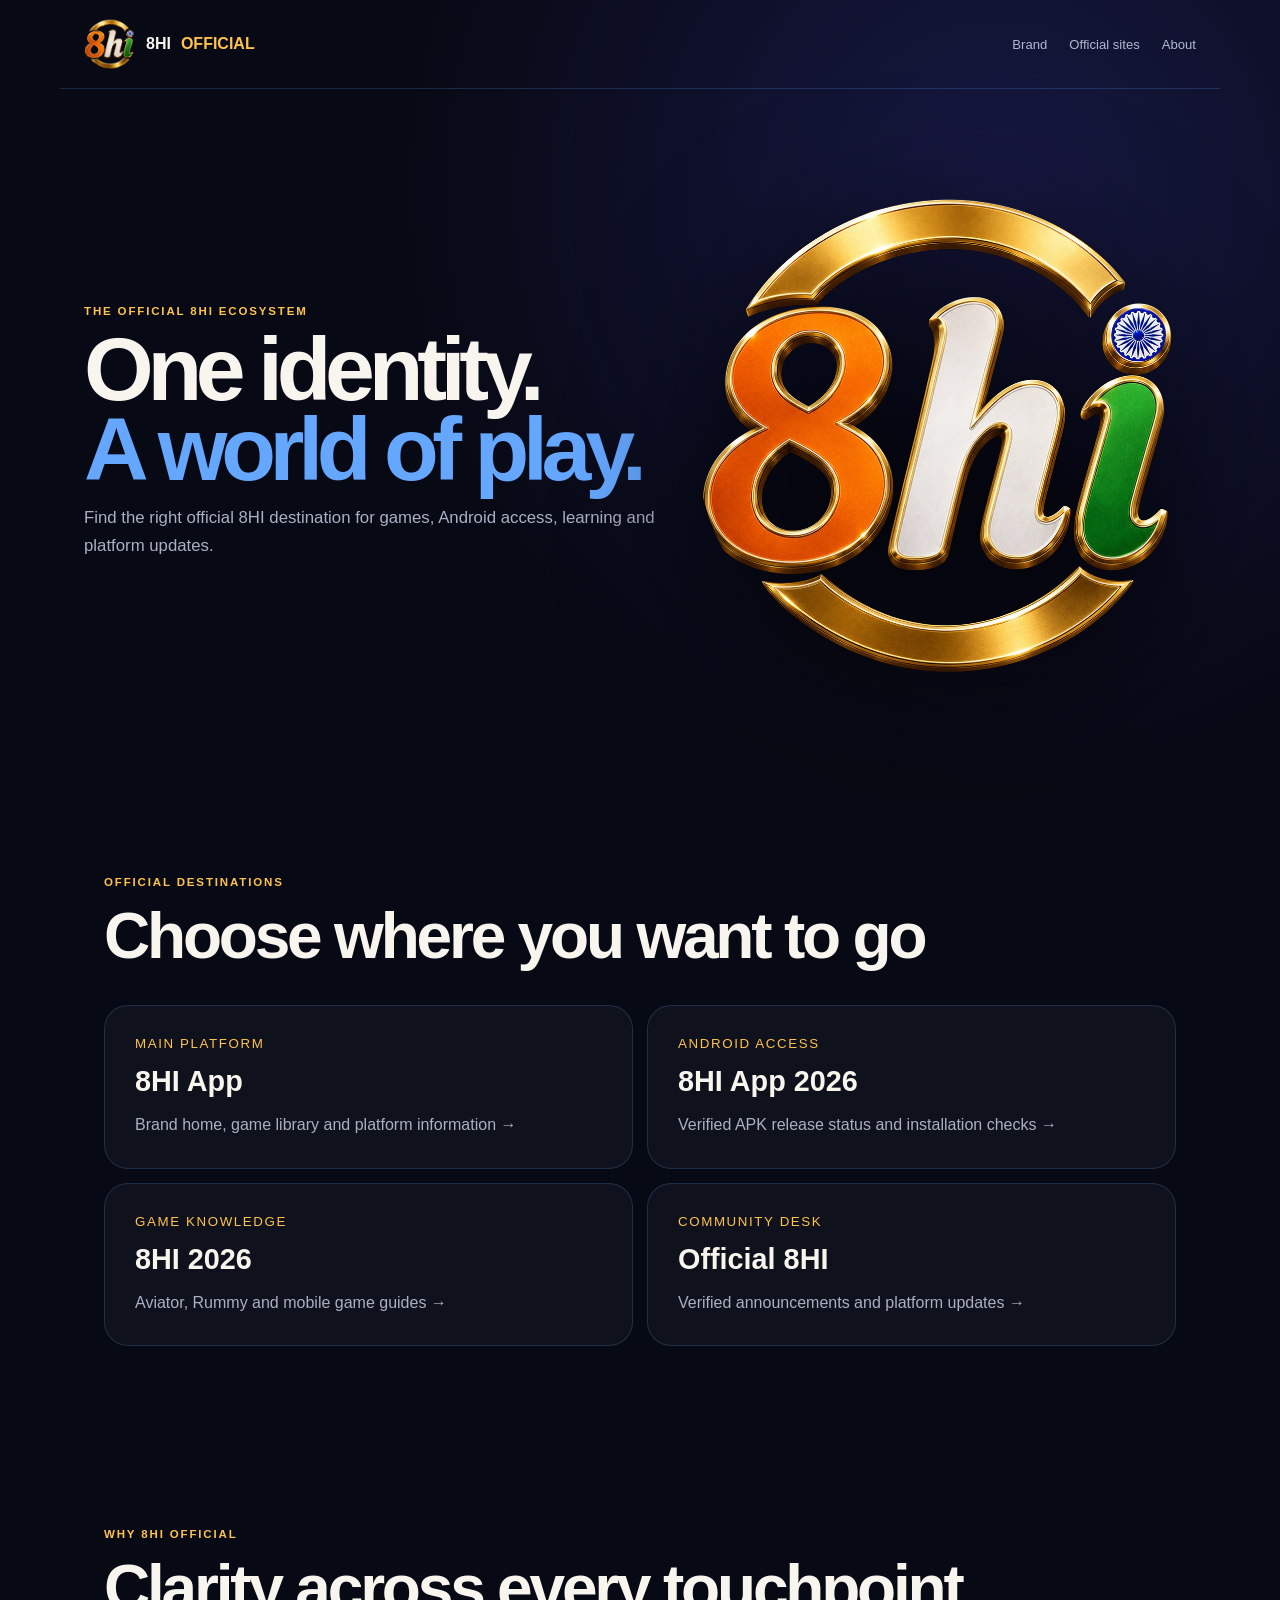
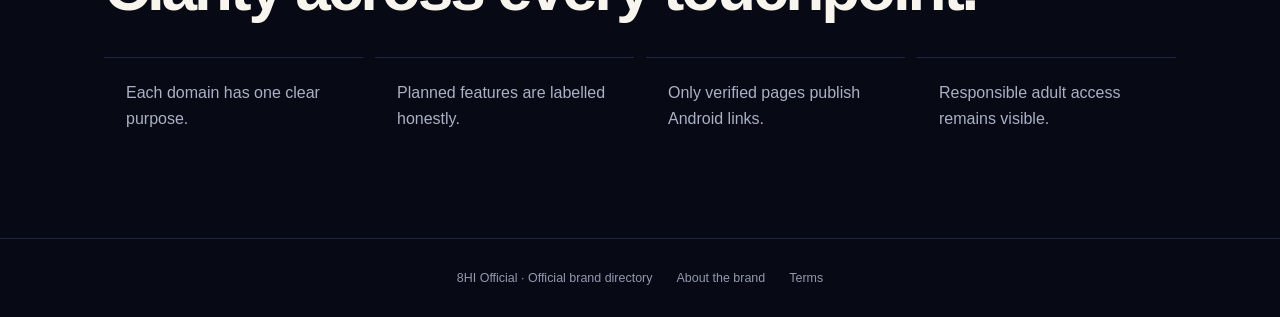
==== index.html @ c4ff32fc "Migrate 8HI site to GitHub Pages with live APK download" ====
<!DOCTYPE html><html lang="en-IN"><head><meta charSet="utf-8"/><meta name="viewport" content="width=device-width, initial-scale=1"/><link rel="preload" href="/assets/8hi-mark.png" as="image"/><link rel="preload" href="/assets/8hi-hero-mark-20260906.webp" as="image"/><link rel="stylesheet" href="/_next/static/css/index.BvrTuBXG.css" data-rsc-css-href="/_next/static/css/index.BvrTuBXG.css" data-precedence="vite-rsc/importer-resources"/><link rel="stylesheet" href="/_next/static/css/Seo.EzZvbUig.css" data-rsc-css-href="/_next/static/css/Seo.EzZvbUig.css" data-precedence="vite-rsc/importer-resources"/><link rel="modulepreload" fetchPriority="low" href="/_next/static/chunks/index-09QTrawr.js"/><script src="/_next/static/chunks/rolldown-runtime-C60lm6uB.js" type="module" async=""></script><script src="/_next/static/chunks/framework-BgSIrAUN.js" type="module" async=""></script><link rel="modulepreload" href="/_next/static/chunks/layout-segment-context-CPTm-fHw.js" crossorigin=""/><title>8HI Official — Brand, Platform &amp; Official Destinations</title><meta name="description" content="Discover the 8HI brand world, its 2026-focused platform and verified official destinations for games, guides and Android access."/><meta name="robots" content="index, follow"/><meta name="googlebot" content="index, follow, max-image-preview:large, max-snippet:-1"/><meta property="og:title" content="8HI Official — One Brand, Clear Destinations"/><meta property="og:description" content="The official map of the growing 8HI ecosystem."/><meta property="og:url" content="https://8hiofficial.com"/><meta property="og:type" content="website"/><meta property="og:locale" content="en_IN"/><meta property="og:image" content="https://8hiofficial.com/og.png"/><meta name="twitter:card" content="summary_large_image"/><meta name="twitter:title" content="8HI Official — One Brand, Clear Destinations"/><meta name="twitter:description" content="The official map of the growing 8HI ecosystem."/><meta name="twitter:image" content="https://8hiofficial.com/og.png"/><link rel="shortcut icon" href="/favicon.ico"/><link rel="icon" href="/icon-48.png" sizes="48x48" type="image/png"/><link rel="icon" href="/icon.png" sizes="96x96" type="image/png"/><link rel="icon" href="/icon-192.png" sizes="192x192" type="image/png"/><link rel="icon" href="/favicon.ico" sizes="48x48" type="image/x-icon"/><link rel="apple-touch-icon" href="/icon-192.png" sizes="192x192" type="image/png"/><link rel="manifest" href="/manifest.webmanifest"/><link rel="canonical" href="https://8hiofficial.com"/><script>Object.assign(((self[Symbol.for("vinext.navigationRuntime")]??={bootstrap:{routeManifest:null},functions:{}}).bootstrap.rsc??={rsc:[]}),{params:{},nav:{"pathname":"/","searchParams":[]}})</script><link rel="modulepreload" href="/_next/static/chunks/index-09QTrawr.js" />
</head><body><main><script type="application/ld+json">{"@context":"https://schema.org","@graph":[{"@type":"Organization","@id":"https://8hiofficial.com/#organization","name":"8HI Official","url":"https://8hiofficial.com/","logo":{"@type":"ImageObject","url":"https://8hiofficial.com/icon-512.png"}},{"@type":"WebSite","@id":"https://8hiofficial.com/#website","name":"8HI Official","url":"https://8hiofficial.com/","inLanguage":"en-IN","publisher":{"@id":"https://8hiofficial.com/#organization"}},{"@type":"WebPage","name":"8HI Official Official Brand Directory","description":"The official directory for 8HI App, 8HI App 2026, 8HI 2026 and Official 8HI.","url":"https://8hiofficial.com/","datePublished":"2026-08-31","dateModified":"2026-08-31","isPartOf":{"@id":"https://8hiofficial.com/#website"}},{"@type":"BreadcrumbList","itemListElement":[{"@type":"ListItem","position":1,"name":"8HI Official","item":"https://8hiofficial.com/"}]}]}</script><header><a class="brand" href="/"><img src="/assets/8hi-mark.png" alt="8HI Official" width="52" height="52"/>8HI <b>OFFICIAL</b></a><nav><a href="/brand">Brand</a><a href="/official-sites">Official sites</a><a href="/about">About</a></nav></header><section class="hero"><div><p>THE OFFICIAL 8HI ECOSYSTEM</p><h1>One identity.<span>A world of play.</span></h1><h2>Find the right official 8HI destination for games, Android access, learning and platform updates.</h2></div><img src="/assets/8hi-hero-mark-20260906.webp" alt="8HI Official brand ecosystem" width="720" height="720"/></section><section class="network" id="network"><p>OFFICIAL DESTINATIONS</p><h2>Choose where you want to go</h2><div><a href="https://8hiapp.com"><small>MAIN PLATFORM</small><strong>8HI App</strong><span>Brand home, game library and platform information →</span></a><a href="https://8hiapp.in"><small>ANDROID ACCESS</small><strong>8HI App 2026</strong><span>Verified APK release status and installation checks →</span></a><a href="https://8hi.in"><small>GAME KNOWLEDGE</small><strong>8HI 2026</strong><span>Aviator, Rummy and mobile game guides →</span></a><a href="https://official8hi.com"><small>COMMUNITY DESK</small><strong>Official 8HI</strong><span>Verified announcements and platform updates →</span></a></div></section><section class="story"><p>WHY 8HI OFFICIAL</p><h2>Clarity across every touchpoint.</h2><div><span>Each domain has one clear purpose.</span><span>Planned features are labelled honestly.</span><span>Only verified pages publish Android links.</span><span>Responsible adult access remains visible.</span></div></section><footer><span>8HI Official · Official brand directory</span><a href="https://8hiapp.com/about">About the brand</a><a href="https://8hiapp.com/terms">Terms</a></footer></main><script type="module" src="/_next/static/chunks/index-09QTrawr.js" id="_R_" async=""></script><script>((self[Symbol.for("vinext.navigationRuntime")]??={bootstrap:{routeManifest:null},functions:{}}).bootstrap.rsc??={rsc:[]}).rsc.push("2:I[\"241712b84696\",[],\"Children\",1]\n")</script><script>((self[Symbol.for("vinext.navigationRuntime")]??={bootstrap:{routeManifest:null},functions:{}}).bootstrap.rsc??={rsc:[]}).rsc.push("3:I[\"c97c5256dee9\",[],\"GlobalErrorBoundary\",1]\n")</script><script>((self[Symbol.for("vinext.navigationRuntime")]??={bootstrap:{routeManifest:null},functions:{}}).bootstrap.rsc??={rsc:[]}).rsc.push("4:I[\"4fc9a72db2d4\",[],\"default\",1]\n")</script><script>((self[Symbol.for("vinext.navigationRuntime")]??={bootstrap:{routeManifest:null},functions:{}}).bootstrap.rsc??={rsc:[]}).rsc.push("5:I[\"c97c5256dee9\",[],\"ErrorBoundary\",1]\n")</script><script>((self[Symbol.for("vinext.navigationRuntime")]??={bootstrap:{routeManifest:null},functions:{}}).bootstrap.rsc??={rsc:[]}).rsc.push("6:I[\"fca0cf90f4e2\",[],\"LayoutSegmentProvider\",1]\n")</script><script>((self[Symbol.for("vinext.navigationRuntime")]??={bootstrap:{routeManifest:null},functions:{}}).bootstrap.rsc??={rsc:[]}).rsc.push("7:I[\"241712b84696\",[],\"Slot\",1]\n")</script><script>((self[Symbol.for("vinext.navigationRuntime")]??={bootstrap:{routeManifest:null},functions:{}}).bootstrap.rsc??={rsc:[]}).rsc.push("8:I[\"c97c5256dee9\",[],\"NotFoundBoundary\",1]\n")</script><script>((self[Symbol.for("vinext.navigationRuntime")]??={bootstrap:{routeManifest:null},functions:{}}).bootstrap.rsc??={rsc:[]}).rsc.push("9:I[\"fa878354c746\",[],\"AppRouterScrollTarget\",1]\n")</script><script>((self[Symbol.for("vinext.navigationRuntime")]??={bootstrap:{routeManifest:null},functions:{}}).bootstrap.rsc??={rsc:[]}).rsc.push("a:I[\"c97c5256dee9\",[],\"RedirectBoundary\",1]\n")</script><script>((self[Symbol.for("vinext.navigationRuntime")]??={bootstrap:{routeManifest:null},functions:{}}).bootstrap.rsc??={rsc:[]}).rsc.push(":HL[\"/_next/static/css/index.BvrTuBXG.css\",\"style\"     ]\n")</script><script>((self[Symbol.for("vinext.navigationRuntime")]??={bootstrap:{routeManifest:null},functions:{}}).bootstrap.rsc??={rsc:[]}).rsc.push("0:{\"__route\":\"route:/\",\"__interceptionContext\":null,\"__layoutIds\":[\"layout:/\"],\"__rootLayout\":\"/\",\"__sourcePage\":\"/page\",\"page:/\":\"$L1\",\"layout:/\":[[[[\"$\",\"link\",\"css:/_next/static/css/index.BvrTuBXG.css\",{\"rel\":\"stylesheet\",\"precedence\":\"vite-rsc/importer-resources\",\"href\":\"/_next/static/css/index.BvrTuBXG.css\",\"data-rsc-css-href\":\"/_next/static/css/index.BvrTuBXG.css\"}],\"$undefined\"],[\"$\",\"html\",null,{\"lang\":\"en-IN\",\"children\":[\"$\",\"body\",null,{\"children\":[\"$\",\"$L2\",null,{}]}]}]],null],\"route:/\":[[[\"$\",\"meta\",null,{\"charSet\":\"utf-8\"}],[[\"$\",\"title\",\"0\",{\"children\":\"8HI Official — Brand, Platform \u0026 Official Destinations\"}],[\"$\",\"meta\",\"1\",{\"name\":\"description\",\"content\":\"Discover the 8HI brand world, its 2026-focused platform and verified official destinations for games, guides and Android access.\"}],[\"$\",\"meta\",\"2\",{\"name\":\"robots\",\"content\":\"index, follow\"}],[\"$\",\"meta\",\"3\",{\"name\":\"googlebot\",\"content\":\"index, follow, max-image-preview:large, max-snippet:-1\"}],[\"$\",\"meta\",\"4\",{\"property\":\"og:title\",\"content\":\"8HI Official — One Brand, Clear Destinations\"}],[\"$\",\"meta\",\"5\",{\"property\":\"og:description\",\"content\":\"The official map of the growing 8HI ecosystem.\"}],[\"$\",\"meta\",\"6\",{\"property\":\"og:url\",\"content\":\"https://8hiofficial.com\"}],[\"$\",\"meta\",\"7\",{\"property\":\"og:type\",\"content\":\"website\"}],[\"$\",\"meta\",\"8\",{\"property\":\"og:locale\",\"content\":\"en_IN\"}],[\"$\",\"meta\",\"9\",{\"property\":\"og:image\",\"content\":\"https://8hiofficial.com/og.png\"}],[\"$\",\"meta\",\"10\",{\"name\":\"twitter:card\",\"content\":\"summary_large_image\"}],[\"$\",\"meta\",\"11\",{\"name\":\"twitter:title\",\"content\":\"8HI Official — One Brand, Clear Destinations\"}],[\"$\",\"meta\",\"12\",{\"name\":\"twitter:description\",\"content\":\"The official map of the growing 8HI ecosystem.\"}],[\"$\",\"meta\",\"13\",{\"name\":\"twitter:image\",\"content\":\"https://8hiofficial.com/og.png\"}],[\"$\",\"link\",\"14\",{\"rel\":\"shortcut icon\",\"href\":\"/favicon.ico\"}],[\"$\",\"link\",\"15\",{\"rel\":\"icon\",\"href\":\"/icon-48.png\",\"sizes\":\"48x48\",\"type\":\"image/png\"}],[\"$\",\"link\",\"16\",{\"rel\":\"icon\",\"href\":\"/icon.png\",\"sizes\":\"96x96\",\"type\":\"image/png\"}],[\"$\",\"link\",\"17\",{\"rel\":\"icon\",\"href\":\"/icon-192.png\",\"sizes\":\"192x192\",\"type\":\"image/png\"}],[\"$\",\"link\",\"18\",{\"rel\":\"icon\",\"href\":\"/favicon.ico\",\"sizes\":\"48x48\",\"type\":\"image/x-icon\"}],[\"$\",\"link\",\"19\",{\"rel\":\"apple-touch-icon\",\"href\":\"/icon-192.png\",\"sizes\":\"192x192\",\"type\":\"image/png\"}],[\"$\",\"link\",\"20\",{\"rel\":\"manifest\",\"href\":\"/manifest.webmanifest\"}],[\"$\",\"link\",\"21\",{\"rel\":\"canonical\",\"href\":\"https://8hiofficial.com\"}]],[[\"$\",\"meta\",\"0\",{\"name\":\"viewport\",\"content\":\"width=device-width, initial-scale=1\"}]]],[\"$\",\"$L3\",null,{\"fallback\":\"$4\",\"children\":[\"$\",\"$L5\",null,{\"fallback\":\"$4\",\"children\":[\"$\",\"$L6\",null,{\"providerId\":\"layout:/\",\"segmentMap\":{\"children\":[]},\"children\":[\"$\",\"$L7\",null,{\"id\":\"layout:/\",\"parallelSlots\":\"$undefined\",\"children\":[\"$\",\"$L8\",null,{\"resetKey\":\"\",\"fallback\":[\"$\",\"main\",null,{\"className\":\"subpage\",\"children\":[[\"$\",\"p\",null,{\"className\":\"eyebrow\",\"children\":\"404\"}],[\"$\",\"h1\",null,{\"children\":\"Destination not found\"}],[\"$\",\"p\",null,{\"className\":\"intro\",\"children\":\"Use the official directory to find a verified 8HI destination.\"}],[\"$\",\"a\",null,{\"href\":\"/official-sites\",\"children\":\"Open official sites\"}]]}],\"children\":[\"$\",\"$L8\",null,{\"resetKey\":\"\",\"fallback\":[\"$\",\"main\",null,{\"className\":\"subpage\",\"children\":[[\"$\",\"p\",null,{\"className\":\"eyebrow\",\"children\":\"404\"}],[\"$\",\"h1\",null,{\"children\":\"Destination not found\"}],[\"$\",\"p\",null,{\"className\":\"intro\",\"children\":\"Use the official directory to find a verified 8HI destination.\"}],[\"$\",\"a\",null,{\"href\":\"/official-sites\",\"children\":\"Open official sites\"}]]}],\"children\":[\"$\",\"$L9\",null,{\"children\":[\"$\",\"$La\",null,{\"children\":[[\"$\",\"$L6\",null,{\"providerId\":\"page:/\",\"segmentMap\":{\"children\":[\"__PAGE__\"]},\"children\":[\"$\",\"$L7\",null,{\"id\":\"page:/\"}]}],null]}]}]}]}]}]}]}]}],null,null],\"__layoutFlags\":{\"layout:/\":\"s\"},\"__artifactCompatibility\":{\"schemaVersion\":1,\"graphVersion\":\"app-route-graph:1177fd80f83fa7b0\",\"deploymentVersion\":\"94b01c96-6585-493f-80b3-eb758317f339\",\"appElementsSchemaVersion\":1,\"rscPayloadSchemaVersion\":1,\"rootBoundaryId\":\"/\",\"renderEpoch\":null},\"__renderObservation\":{\"schemaVersion\":1,\"output\":{\"kind\":\"app-rsc\",\"mountedSlotsFingerprint\":null,\"renderEpoch\":null,\"rootBoundaryId\":\"/\",\"routeId\":\"route:/\"},\"completeness\":\"partial\",\"boundaryOutcome\":{\"kind\":\"unknown\"},\"requestApis\":[{\"kind\":\"connection\",\"status\":\"unknown\"},{\"kind\":\"cookies\",\"status\":\"unknown\"},{\"kind\":\"draftMode\",\"status\":\"unknown\"},{\"kind\":\"headers\",\"status\":\"unknown\"},{\"kind\":\"params\",\"status\":\"unknown\"},{\"kind\":\"searchParams\",\"status\":\"unknown\"}],\"dynamicFetches\":[],\"cacheTags\":[\"/\",\"_N_T_/\",\"_N_T_/index\",\"_N_T_/layout\",\"_N_T_/page\"],\"pathTags\":[\"/\"],\"cacheability\":\"unknown\",\"downgrade\":{\"target\":\"freshRender\",\"reasons\":[{\"code\":\"CP_DOWNGRADE_CACHEABILITY_UNKNOWN\",\"target\":\"freshRender\"},{\"code\":\"CP_DOWNGRADE_INCOMPLETE_OBSERVATION\",\"completeness\":\"partial\",\"target\":\"freshRender\"},{\"code\":\"CP_DOWNGRADE_UNKNOWN_REQUEST_API\",\"requestApi\":\"connection\",\"target\":\"freshRender\"},{\"code\":\"CP_DOWNGRADE_UNKNOWN_REQUEST_API\",\"requestApi\":\"cookies\",\"target\":\"freshRender\"},{\"code\":\"CP_DOWNGRADE_UNKNOWN_REQUEST_API\",\"requestApi\":\"draftMode\",\"target\":\"freshRender\"},{\"code\":\"CP_DOWNGRADE_UNKNOWN_REQUEST_API\",\"requestApi\":\"headers\",\"target\":\"freshRender\"},{\"code\":\"CP_DOWNGRADE_UNKNOWN_REQUEST_API\",\"requestApi\":\"params\",\"target\":\"freshRender\"},{\"code\":\"CP_DOWNGRADE_UNKNOWN_REQUEST_API\",\"requestApi\":\"searchParams\",\"target\":\"freshRender\"}],\"fallback\":{\"kind\":\"breakerFallback\",\"code\":\"CP_PRIVATE_DYNAMIC_DOWNGRADE\",\"mode\":\"renderFresh\",\"scope\":\"affectedOutput\",\"fields\":{\"reasonCodes\":[\"CP_DOWNGRADE_CACHEABILITY_UNKNOWN\",\"CP_DOWNGRADE_INCOMPLETE_OBSERVATION\",\"CP_DOWNGRADE_UNKNOWN_REQUEST_API\",\"CP_DOWNGRADE_UNKNOWN_REQUEST_API\",\"CP_DOWNGRADE_UNKNOWN_REQUEST_API\",\"CP_DOWNGRADE_UNKNOWN_REQUEST_API\",\"CP_DOWNGRADE_UNKNOWN_REQUEST_API\",\"CP_DOWNGRADE_UNKNOWN_REQUEST_API\"],\"target\":\"freshRender\"}},\"isPublicCacheCandidate\":false}}}\n")</script><script>((self[Symbol.for("vinext.navigationRuntime")]??={bootstrap:{routeManifest:null},functions:{}}).bootstrap.rsc??={rsc:[]}).rsc.push(":HL[\"/_next/static/css/Seo.EzZvbUig.css\",\"style\"     ]\n")</script><script>((self[Symbol.for("vinext.navigationRuntime")]??={bootstrap:{routeManifest:null},functions:{}}).bootstrap.rsc??={rsc:[]}).rsc.push(":HL[\"/assets/8hi-mark.png\",\"image\"]\n")</script><script>((self[Symbol.for("vinext.navigationRuntime")]??={bootstrap:{routeManifest:null},functions:{}}).bootstrap.rsc??={rsc:[]}).rsc.push(":HL[\"/assets/8hi-hero-mark-20260906.webp\",\"image\"]\n")</script><script>((self[Symbol.for("vinext.navigationRuntime")]??={bootstrap:{routeManifest:null},functions:{}}).bootstrap.rsc??={rsc:[]}).rsc.push("1:[\"$\",\"main\",null,{\"children\":[[[[\"$\",\"link\",\"css:/_next/static/css/Seo.EzZvbUig.css\",{\"rel\":\"stylesheet\",\"precedence\":\"vite-rsc/importer-resources\",\"href\":\"/_next/static/css/Seo.EzZvbUig.css\",\"data-rsc-css-href\":\"/_next/static/css/Seo.EzZvbUig.css\"}],\"$undefined\"],[\"$\",\"script\",null,{\"type\":\"application/ld+json\",\"dangerouslySetInnerHTML\":{\"__html\":\"{\\\"@context\\\":\\\"https://schema.org\\\",\\\"@graph\\\":[{\\\"@type\\\":\\\"Organization\\\",\\\"@id\\\":\\\"https://8hiofficial.com/#organization\\\",\\\"name\\\":\\\"8HI Official\\\",\\\"url\\\":\\\"https://8hiofficial.com/\\\",\\\"logo\\\":{\\\"@type\\\":\\\"ImageObject\\\",\\\"url\\\":\\\"https://8hiofficial.com/icon-512.png\\\"}},{\\\"@type\\\":\\\"WebSite\\\",\\\"@id\\\":\\\"https://8hiofficial.com/#website\\\",\\\"name\\\":\\\"8HI Official\\\",\\\"url\\\":\\\"https://8hiofficial.com/\\\",\\\"inLanguage\\\":\\\"en-IN\\\",\\\"publisher\\\":{\\\"@id\\\":\\\"https://8hiofficial.com/#organization\\\"}},{\\\"@type\\\":\\\"WebPage\\\",\\\"name\\\":\\\"8HI Official Official Brand Directory\\\",\\\"description\\\":\\\"The official directory for 8HI App, 8HI App 2026, 8HI 2026 and Official 8HI.\\\",\\\"url\\\":\\\"https://8hiofficial.com/\\\",\\\"datePublished\\\":\\\"2026-08-31\\\",\\\"dateModified\\\":\\\"2026-08-31\\\",\\\"isPartOf\\\":{\\\"@id\\\":\\\"https://8hiofficial.com/#website\\\"}},{\\\"@type\\\":\\\"BreadcrumbList\\\",\\\"itemListElement\\\":[{\\\"@type\\\":\\\"ListItem\\\",\\\"position\\\":1,\\\"name\\\":\\\"8HI Official\\\",\\\"item\\\":\\\"https://8hiofficial.com/\\\"}]}]}\"}}]],[\"$\",\"header\",null,{\"children\":[[\"$\",\"a\",null,{\"className\":\"brand\",\"href\":\"/\",\"children\":[[\"$\",\"img\",null,{\"src\":\"/assets/8hi-mark.png\",\"alt\":\"8HI Official\",\"width\":52,\"height\":52}],\"8HI \",[\"$\",\"b\",null,{\"children\":\"OFFICIAL\"}]]}],[\"$\",\"nav\",null,{\"children\":[[\"$\",\"a\",null,{\"href\":\"/brand\",\"children\":\"Brand\"}],[\"$\",\"a\",null,{\"href\":\"/official-sites\",\"children\":\"Official sites\"}],[\"$\",\"a\",null,{\"href\":\"/about\",\"children\":\"About\"}]]}]]}],[\"$\",\"section\",null,{\"className\":\"hero\",\"children\":[[\"$\",\"div\",null,{\"children\":[[\"$\",\"p\",null,{\"children\":\"THE OFFICIAL 8HI ECOSYSTEM\"}],[\"$\",\"h1\",null,{\"children\":[\"One identity.\",[\"$\",\"span\",null,{\"children\":\"A world of play.\"}]]}],[\"$\",\"h2\",null,{\"children\":\"Find the right official 8HI destination for games, Android access, learning and platform updates.\"}]]}],[\"$\",\"img\",null,{\"src\":\"/assets/8hi-hero-mark-20260906.webp\",\"alt\":\"8HI Official brand ecosystem\",\"width\":720,\"height\":720}]]}],[\"$\",\"section\",null,{\"className\":\"network\",\"id\":\"network\",\"children\":[[\"$\",\"p\",null,{\"children\":\"OFFICIAL DESTINATIONS\"}],[\"$\",\"h2\",null,{\"children\":\"Choose where you want to go\"}],[\"$\",\"div\",null,{\"children\":[[\"$\",\"a\",null,{\"href\":\"https://8hiapp.com\",\"children\":[[\"$\",\"small\",null,{\"children\":\"MAIN PLATFORM\"}],[\"$\",\"strong\",null,{\"children\":\"8HI App\"}],[\"$\",\"span\",null,{\"children\":\"Brand home, game library and platform information →\"}]]}],[\"$\",\"a\",null,{\"href\":\"https://8hiapp.in\",\"children\":[[\"$\",\"small\",null,{\"children\":\"ANDROID ACCESS\"}],[\"$\",\"strong\",null,{\"children\":\"8HI App 2026\"}],[\"$\",\"span\",null,{\"children\":\"Verified APK release status and installation checks →\"}]]}],[\"$\",\"a\",null,{\"href\":\"https://8hi.in\",\"children\":[[\"$\",\"small\",null,{\"children\":\"GAME KNOWLEDGE\"}],[\"$\",\"strong\",null,{\"children\":\"8HI 2026\"}],[\"$\",\"span\",null,{\"children\":\"Aviator, Rummy and mobile game guides →\"}]]}],[\"$\",\"a\",null,{\"href\":\"https://official8hi.com\",\"children\":[[\"$\",\"small\",null,{\"children\":\"COMMUNITY DESK\"}],[\"$\",\"strong\",null,{\"children\":\"Official 8HI\"}],[\"$\",\"span\",null,{\"children\":\"Verified announcements and platform updates →\"}]]}]]}]]}],[\"$\",\"section\",null,{\"className\":\"story\",\"children\":[[\"$\",\"p\",null,{\"children\":\"WHY 8HI OFFICIAL\"}],[\"$\",\"h2\",null,{\"children\":\"Clarity across every touchpoint.\"}],[\"$\",\"div\",null,{\"children\":[[\"$\",\"span\",null,{\"children\":\"Each domain has one clear purpose.\"}],[\"$\",\"span\",null,{\"children\":\"Planned features are labelled honestly.\"}],[\"$\",\"span\",null,{\"children\":\"Only verified pages publish Android links.\"}],[\"$\",\"span\",null,{\"children\":\"Responsible adult access remains visible.\"}]]}]]}],[\"$\",\"footer\",null,{\"children\":[[\"$\",\"span\",null,{\"children\":\"8HI Official · Official brand directory\"}],[\"$\",\"a\",null,{\"href\":\"https://8hiapp.com/about\",\"children\":\"About the brand\"}],[\"$\",\"a\",null,{\"href\":\"https://8hiapp.com/terms\",\"children\":\"Terms\"}]]}]]}]\n")</script><script>Object.assign(((self[Symbol.for("vinext.navigationRuntime")]??={bootstrap:{routeManifest:null},functions:{}}).bootstrap.rsc??={rsc:[]}),{"initialCacheKind":"static"});((self[Symbol.for("vinext.navigationRuntime")]??={bootstrap:{routeManifest:null},functions:{}}).bootstrap.rsc??={rsc:[]}).done=true</script><script src="/download-ready.js" defer></script></body></html>
---- _next/static/css/index.BvrTuBXG.css ----
:root{--bg:#070914;--text:#f8f5ef;--muted:#aab1c5;--gold:#ffc34d;--blue:#65a7ff;--line:#65a7ff33}*{box-sizing:border-box}html{scroll-behavior:smooth}body{background:var(--bg);color:var(--text);margin:0;font-family:Arial,sans-serif}a{color:inherit;text-decoration:none}main{background:radial-gradient(circle at 78% 10%,#5655ff33,transparent 30%),var(--bg)}header{border-bottom:1px solid var(--line);justify-content:space-between;align-items:center;max-width:1160px;margin:auto;padding:18px 24px;display:flex}.brand{align-items:center;gap:10px;font-weight:900;display:flex}.brand b{color:var(--gold)}header>a:last-child{color:var(--blue);font-size:.8rem}.hero{grid-template-columns:1fr .82fr;align-items:center;max-width:1160px;min-height:690px;margin:auto;padding:70px 24px;display:grid}.hero p,.network>p,.story>p{color:var(--gold);letter-spacing:.16em;font-size:.72rem;font-weight:900}.hero h1{letter-spacing:-.07em;margin:12px 0;font-size:clamp(3.8rem,7vw,7rem);line-height:.9}.hero h1 span{color:var(--blue);display:block}.hero h2{max-width:650px;color:var(--muted);font-size:1.05rem;font-weight:500;line-height:1.7}.hero img{filter:drop-shadow(0 35px 70px #000);border-radius:50%;width:100%;height:auto}.network,.story{max-width:1120px;margin:auto;padding:85px 24px}.network h2,.story h2{letter-spacing:-.05em;margin:10px 0 32px;font-size:clamp(2.4rem,5vw,4rem)}.network>div{grid-template-columns:1fr 1fr;gap:14px;display:grid}.network a{border:1px solid var(--line);background:#ffffff09;border-radius:24px;flex-direction:column;padding:30px;display:flex}.network small{color:var(--gold);letter-spacing:.12em}.network strong{margin:14px 0;font-size:1.8rem}.network span,.story span{color:var(--muted);line-height:1.6}.story>div{grid-template-columns:repeat(4,1fr);gap:12px;display:grid}.story span{border-top:1px solid var(--line);padding:22px}footer{border-top:1px solid var(--line);color:#929aaf;flex-wrap:wrap;justify-content:center;gap:24px;padding:32px;font-size:.78rem;display:flex}@media (max-width:720px){header{padding:12px 16px}.hero{text-align:center;grid-template-columns:1fr;min-height:auto;padding:55px 18px}.hero h1{font-size:3.8rem}.hero img{margin-top:40px}.network,.story{padding:65px 18px}.network>div,.story>div{grid-template-columns:1fr}}
---- _next/static/css/Seo.EzZvbUig.css ----
.crumb{color:#bdc8da;flex-wrap:wrap;align-items:center;gap:.55rem;margin:0 0 1.4rem;font-size:.9rem;display:flex}.crumb a{color:inherit}.updated{color:#a9b5c9;margin:1rem 0 2rem;display:block}header nav{color:#aebad0;gap:22px;font-size:.82rem;display:flex}:is(a:focus-visible,summary:focus-visible){outline-offset:4px;outline:3px solid #e8bd4b}@media (max-width:720px){body{padding-bottom:68px}header nav{z-index:20;border:1px solid var(--line);-webkit-backdrop-filter:blur(14px);backdrop-filter:blur(14px);background:#070914f0;border-radius:18px;justify-content:space-around;gap:4px;padding:15px 8px;position:fixed;bottom:9px;left:10px;right:10px}header nav a{font-size:.75rem}}
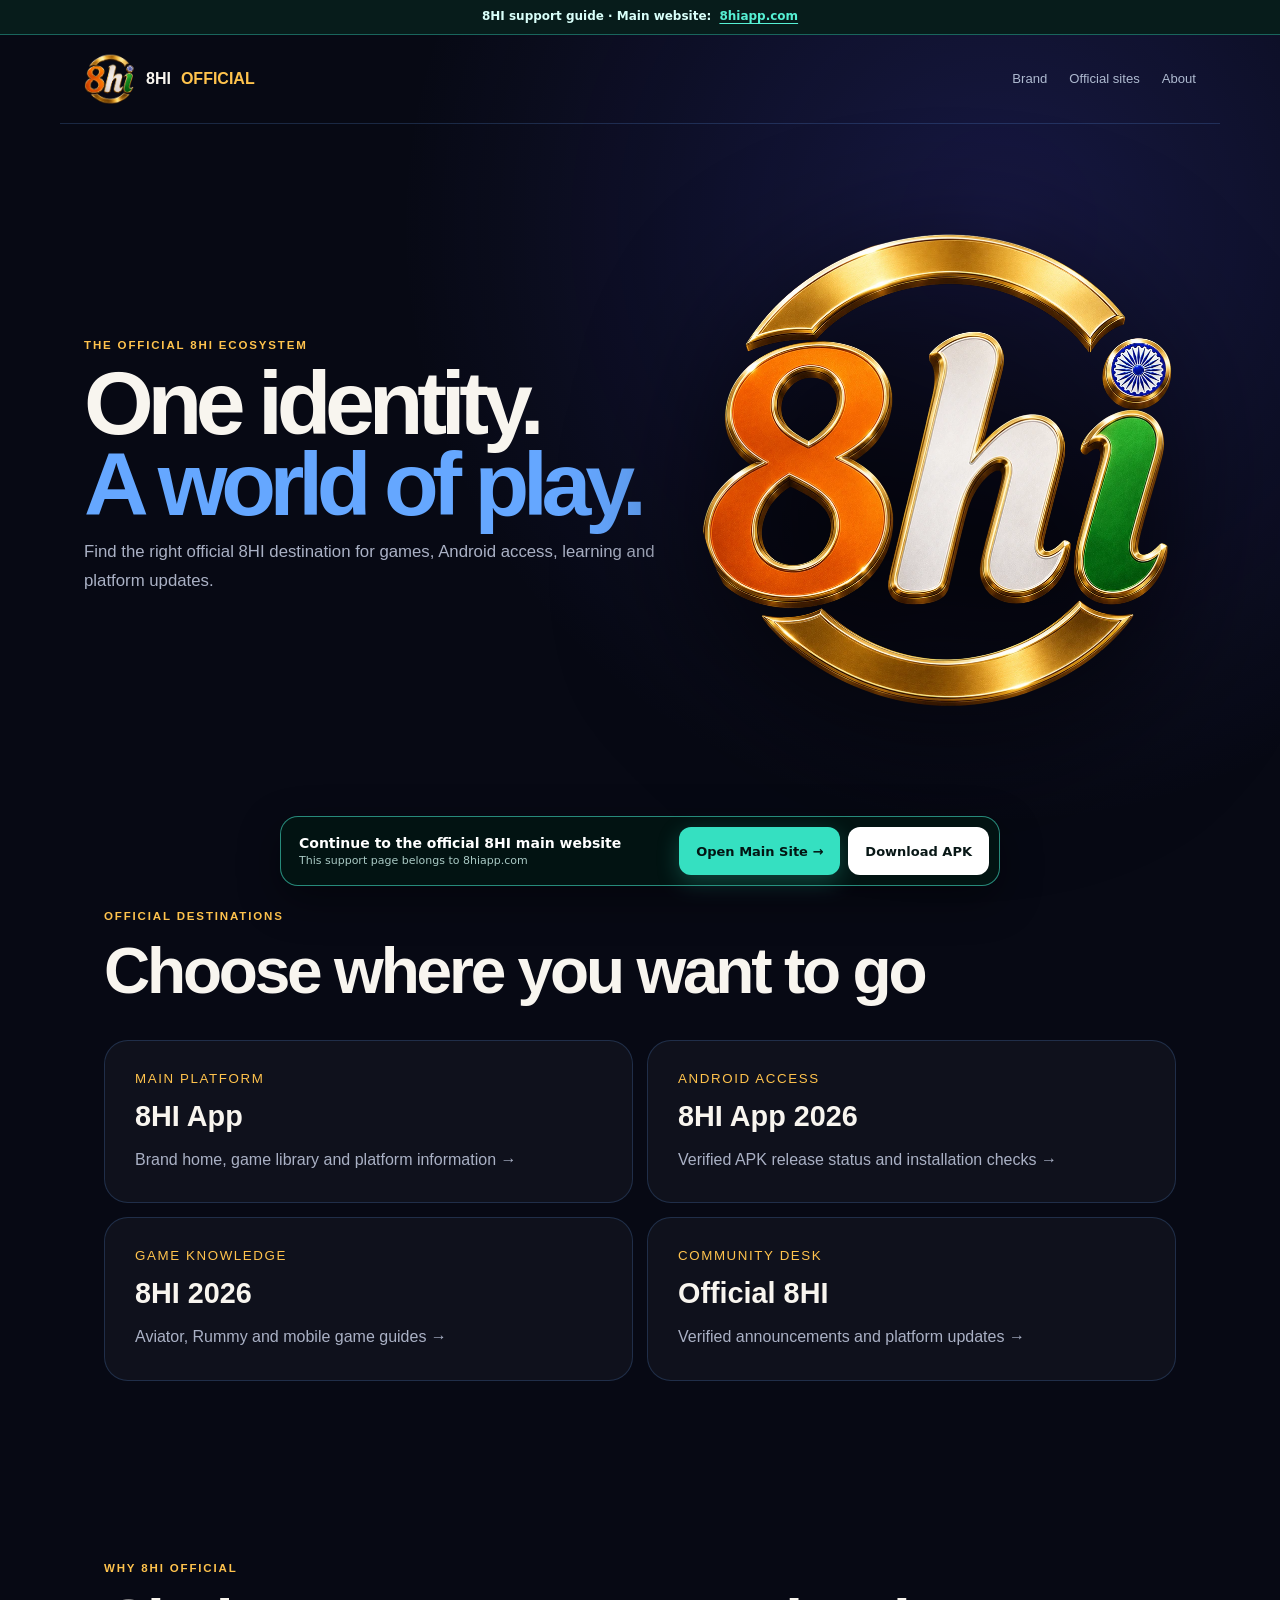
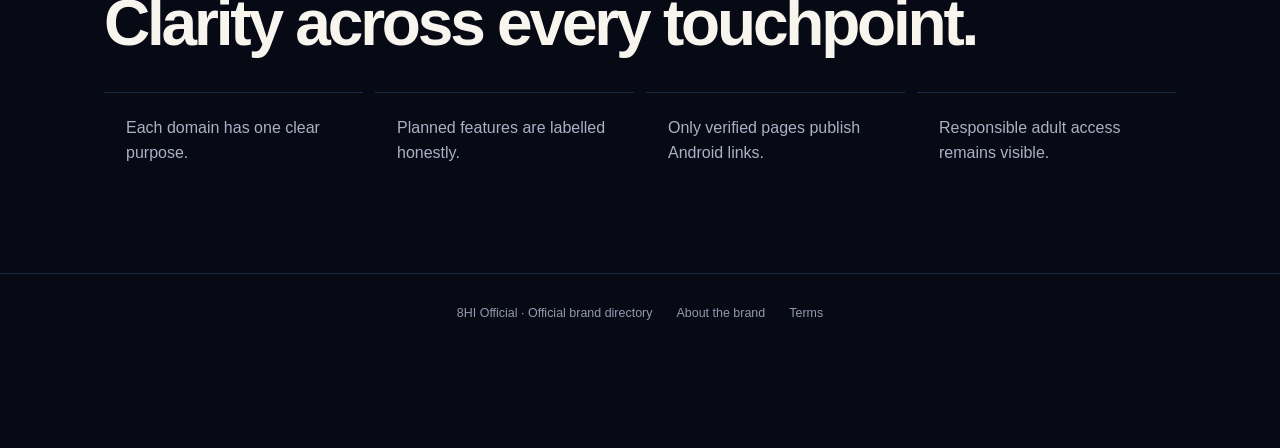
==== commit 6093a8cb: "Add clear mobile navigation to main site" ====
--- a/index.html
+++ b/index.html
@@ -1,2 +1,2 @@
 <!DOCTYPE html><html lang="en-IN"><head><meta charSet="utf-8"/><meta name="viewport" content="width=device-width, initial-scale=1"/><link rel="preload" href="/assets/8hi-mark.png" as="image"/><link rel="preload" href="/assets/8hi-hero-mark-20260906.webp" as="image"/><link rel="stylesheet" href="/_next/static/css/index.BvrTuBXG.css" data-rsc-css-href="/_next/static/css/index.BvrTuBXG.css" data-precedence="vite-rsc/importer-resources"/><link rel="stylesheet" href="/_next/static/css/Seo.EzZvbUig.css" data-rsc-css-href="/_next/static/css/Seo.EzZvbUig.css" data-precedence="vite-rsc/importer-resources"/><link rel="modulepreload" fetchPriority="low" href="/_next/static/chunks/index-09QTrawr.js"/><script src="/_next/static/chunks/rolldown-runtime-C60lm6uB.js" type="module" async=""></script><script src="/_next/static/chunks/framework-BgSIrAUN.js" type="module" async=""></script><link rel="modulepreload" href="/_next/static/chunks/layout-segment-context-CPTm-fHw.js" crossorigin=""/><title>8HI Official — Brand, Platform &amp; Official Destinations</title><meta name="description" content="Discover the 8HI brand world, its 2026-focused platform and verified official destinations for games, guides and Android access."/><meta name="robots" content="index, follow"/><meta name="googlebot" content="index, follow, max-image-preview:large, max-snippet:-1"/><meta property="og:title" content="8HI Official — One Brand, Clear Destinations"/><meta property="og:description" content="The official map of the growing 8HI ecosystem."/><meta property="og:url" content="https://8hiofficial.com"/><meta property="og:type" content="website"/><meta property="og:locale" content="en_IN"/><meta property="og:image" content="https://8hiofficial.com/og.png"/><meta name="twitter:card" content="summary_large_image"/><meta name="twitter:title" content="8HI Official — One Brand, Clear Destinations"/><meta name="twitter:description" content="The official map of the growing 8HI ecosystem."/><meta name="twitter:image" content="https://8hiofficial.com/og.png"/><link rel="shortcut icon" href="/favicon.ico"/><link rel="icon" href="/icon-48.png" sizes="48x48" type="image/png"/><link rel="icon" href="/icon.png" sizes="96x96" type="image/png"/><link rel="icon" href="/icon-192.png" sizes="192x192" type="image/png"/><link rel="icon" href="/favicon.ico" sizes="48x48" type="image/x-icon"/><link rel="apple-touch-icon" href="/icon-192.png" sizes="192x192" type="image/png"/><link rel="manifest" href="/manifest.webmanifest"/><link rel="canonical" href="https://8hiofficial.com"/><script>Object.assign(((self[Symbol.for("vinext.navigationRuntime")]??={bootstrap:{routeManifest:null},functions:{}}).bootstrap.rsc??={rsc:[]}),{params:{},nav:{"pathname":"/","searchParams":[]}})</script><link rel="modulepreload" href="/_next/static/chunks/index-09QTrawr.js" />
-</head><body><main><script type="application/ld+json">{"@context":"https://schema.org","@graph":[{"@type":"Organization","@id":"https://8hiofficial.com/#organization","name":"8HI Official","url":"https://8hiofficial.com/","logo":{"@type":"ImageObject","url":"https://8hiofficial.com/icon-512.png"}},{"@type":"WebSite","@id":"https://8hiofficial.com/#website","name":"8HI Official","url":"https://8hiofficial.com/","inLanguage":"en-IN","publisher":{"@id":"https://8hiofficial.com/#organization"}},{"@type":"WebPage","name":"8HI Official Official Brand Directory","description":"The official directory for 8HI App, 8HI App 2026, 8HI 2026 and Official 8HI.","url":"https://8hiofficial.com/","datePublished":"2026-08-31","dateModified":"2026-08-31","isPartOf":{"@id":"https://8hiofficial.com/#website"}},{"@type":"BreadcrumbList","itemListElement":[{"@type":"ListItem","position":1,"name":"8HI Official","item":"https://8hiofficial.com/"}]}]}</script><header><a class="brand" href="/"><img src="/assets/8hi-mark.png" alt="8HI Official" width="52" height="52"/>8HI <b>OFFICIAL</b></a><nav><a href="/brand">Brand</a><a href="/official-sites">Official sites</a><a href="/about">About</a></nav></header><section class="hero"><div><p>THE OFFICIAL 8HI ECOSYSTEM</p><h1>One identity.<span>A world of play.</span></h1><h2>Find the right official 8HI destination for games, Android access, learning and platform updates.</h2></div><img src="/assets/8hi-hero-mark-20260906.webp" alt="8HI Official brand ecosystem" width="720" height="720"/></section><section class="network" id="network"><p>OFFICIAL DESTINATIONS</p><h2>Choose where you want to go</h2><div><a href="https://8hiapp.com"><small>MAIN PLATFORM</small><strong>8HI App</strong><span>Brand home, game library and platform information →</span></a><a href="https://8hiapp.in"><small>ANDROID ACCESS</small><strong>8HI App 2026</strong><span>Verified APK release status and installation checks →</span></a><a href="https://8hi.in"><small>GAME KNOWLEDGE</small><strong>8HI 2026</strong><span>Aviator, Rummy and mobile game guides →</span></a><a href="https://official8hi.com"><small>COMMUNITY DESK</small><strong>Official 8HI</strong><span>Verified announcements and platform updates →</span></a></div></section><section class="story"><p>WHY 8HI OFFICIAL</p><h2>Clarity across every touchpoint.</h2><div><span>Each domain has one clear purpose.</span><span>Planned features are labelled honestly.</span><span>Only verified pages publish Android links.</span><span>Responsible adult access remains visible.</span></div></section><footer><span>8HI Official · Official brand directory</span><a href="https://8hiapp.com/about">About the brand</a><a href="https://8hiapp.com/terms">Terms</a></footer></main><script type="module" src="/_next/static/chunks/index-09QTrawr.js" id="_R_" async=""></script><script>((self[Symbol.for("vinext.navigationRuntime")]??={bootstrap:{routeManifest:null},functions:{}}).bootstrap.rsc??={rsc:[]}).rsc.push("2:I[\"241712b84696\",[],\"Children\",1]\n")</script><script>((self[Symbol.for("vinext.navigationRuntime")]??={bootstrap:{routeManifest:null},functions:{}}).bootstrap.rsc??={rsc:[]}).rsc.push("3:I[\"c97c5256dee9\",[],\"GlobalErrorBoundary\",1]\n")</script><script>((self[Symbol.for("vinext.navigationRuntime")]??={bootstrap:{routeManifest:null},functions:{}}).bootstrap.rsc??={rsc:[]}).rsc.push("4:I[\"4fc9a72db2d4\",[],\"default\",1]\n")</script><script>((self[Symbol.for("vinext.navigationRuntime")]??={bootstrap:{routeManifest:null},functions:{}}).bootstrap.rsc??={rsc:[]}).rsc.push("5:I[\"c97c5256dee9\",[],\"ErrorBoundary\",1]\n")</script><script>((self[Symbol.for("vinext.navigationRuntime")]??={bootstrap:{routeManifest:null},functions:{}}).bootstrap.rsc??={rsc:[]}).rsc.push("6:I[\"fca0cf90f4e2\",[],\"LayoutSegmentProvider\",1]\n")</script><script>((self[Symbol.for("vinext.navigationRuntime")]??={bootstrap:{routeManifest:null},functions:{}}).bootstrap.rsc??={rsc:[]}).rsc.push("7:I[\"241712b84696\",[],\"Slot\",1]\n")</script><script>((self[Symbol.for("vinext.navigationRuntime")]??={bootstrap:{routeManifest:null},functions:{}}).bootstrap.rsc??={rsc:[]}).rsc.push("8:I[\"c97c5256dee9\",[],\"NotFoundBoundary\",1]\n")</script><script>((self[Symbol.for("vinext.navigationRuntime")]??={bootstrap:{routeManifest:null},functions:{}}).bootstrap.rsc??={rsc:[]}).rsc.push("9:I[\"fa878354c746\",[],\"AppRouterScrollTarget\",1]\n")</script><script>((self[Symbol.for("vinext.navigationRuntime")]??={bootstrap:{routeManifest:null},functions:{}}).bootstrap.rsc??={rsc:[]}).rsc.push("a:I[\"c97c5256dee9\",[],\"RedirectBoundary\",1]\n")</script><script>((self[Symbol.for("vinext.navigationRuntime")]??={bootstrap:{routeManifest:null},functions:{}}).bootstrap.rsc??={rsc:[]}).rsc.push(":HL[\"/_next/static/css/index.BvrTuBXG.css\",\"style\"     ]\n")</script><script>((self[Symbol.for("vinext.navigationRuntime")]??={bootstrap:{routeManifest:null},functions:{}}).bootstrap.rsc??={rsc:[]}).rsc.push("0:{\"__route\":\"route:/\",\"__interceptionContext\":null,\"__layoutIds\":[\"layout:/\"],\"__rootLayout\":\"/\",\"__sourcePage\":\"/page\",\"page:/\":\"$L1\",\"layout:/\":[[[[\"$\",\"link\",\"css:/_next/static/css/index.BvrTuBXG.css\",{\"rel\":\"stylesheet\",\"precedence\":\"vite-rsc/importer-resources\",\"href\":\"/_next/static/css/index.BvrTuBXG.css\",\"data-rsc-css-href\":\"/_next/static/css/index.BvrTuBXG.css\"}],\"$undefined\"],[\"$\",\"html\",null,{\"lang\":\"en-IN\",\"children\":[\"$\",\"body\",null,{\"children\":[\"$\",\"$L2\",null,{}]}]}]],null],\"route:/\":[[[\"$\",\"meta\",null,{\"charSet\":\"utf-8\"}],[[\"$\",\"title\",\"0\",{\"children\":\"8HI Official — Brand, Platform \u0026 Official Destinations\"}],[\"$\",\"meta\",\"1\",{\"name\":\"description\",\"content\":\"Discover the 8HI brand world, its 2026-focused platform and verified official destinations for games, guides and Android access.\"}],[\"$\",\"meta\",\"2\",{\"name\":\"robots\",\"content\":\"index, follow\"}],[\"$\",\"meta\",\"3\",{\"name\":\"googlebot\",\"content\":\"index, follow, max-image-preview:large, max-snippet:-1\"}],[\"$\",\"meta\",\"4\",{\"property\":\"og:title\",\"content\":\"8HI Official — One Brand, Clear Destinations\"}],[\"$\",\"meta\",\"5\",{\"property\":\"og:description\",\"content\":\"The official map of the growing 8HI ecosystem.\"}],[\"$\",\"meta\",\"6\",{\"property\":\"og:url\",\"content\":\"https://8hiofficial.com\"}],[\"$\",\"meta\",\"7\",{\"property\":\"og:type\",\"content\":\"website\"}],[\"$\",\"meta\",\"8\",{\"property\":\"og:locale\",\"content\":\"en_IN\"}],[\"$\",\"meta\",\"9\",{\"property\":\"og:image\",\"content\":\"https://8hiofficial.com/og.png\"}],[\"$\",\"meta\",\"10\",{\"name\":\"twitter:card\",\"content\":\"summary_large_image\"}],[\"$\",\"meta\",\"11\",{\"name\":\"twitter:title\",\"content\":\"8HI Official — One Brand, Clear Destinations\"}],[\"$\",\"meta\",\"12\",{\"name\":\"twitter:description\",\"content\":\"The official map of the growing 8HI ecosystem.\"}],[\"$\",\"meta\",\"13\",{\"name\":\"twitter:image\",\"content\":\"https://8hiofficial.com/og.png\"}],[\"$\",\"link\",\"14\",{\"rel\":\"shortcut icon\",\"href\":\"/favicon.ico\"}],[\"$\",\"link\",\"15\",{\"rel\":\"icon\",\"href\":\"/icon-48.png\",\"sizes\":\"48x48\",\"type\":\"image/png\"}],[\"$\",\"link\",\"16\",{\"rel\":\"icon\",\"href\":\"/icon.png\",\"sizes\":\"96x96\",\"type\":\"image/png\"}],[\"$\",\"link\",\"17\",{\"rel\":\"icon\",\"href\":\"/icon-192.png\",\"sizes\":\"192x192\",\"type\":\"image/png\"}],[\"$\",\"link\",\"18\",{\"rel\":\"icon\",\"href\":\"/favicon.ico\",\"sizes\":\"48x48\",\"type\":\"image/x-icon\"}],[\"$\",\"link\",\"19\",{\"rel\":\"apple-touch-icon\",\"href\":\"/icon-192.png\",\"sizes\":\"192x192\",\"type\":\"image/png\"}],[\"$\",\"link\",\"20\",{\"rel\":\"manifest\",\"href\":\"/manifest.webmanifest\"}],[\"$\",\"link\",\"21\",{\"rel\":\"canonical\",\"href\":\"https://8hiofficial.com\"}]],[[\"$\",\"meta\",\"0\",{\"name\":\"viewport\",\"content\":\"width=device-width, initial-scale=1\"}]]],[\"$\",\"$L3\",null,{\"fallback\":\"$4\",\"children\":[\"$\",\"$L5\",null,{\"fallback\":\"$4\",\"children\":[\"$\",\"$L6\",null,{\"providerId\":\"layout:/\",\"segmentMap\":{\"children\":[]},\"children\":[\"$\",\"$L7\",null,{\"id\":\"layout:/\",\"parallelSlots\":\"$undefined\",\"children\":[\"$\",\"$L8\",null,{\"resetKey\":\"\",\"fallback\":[\"$\",\"main\",null,{\"className\":\"subpage\",\"children\":[[\"$\",\"p\",null,{\"className\":\"eyebrow\",\"children\":\"404\"}],[\"$\",\"h1\",null,{\"children\":\"Destination not found\"}],[\"$\",\"p\",null,{\"className\":\"intro\",\"children\":\"Use the official directory to find a verified 8HI destination.\"}],[\"$\",\"a\",null,{\"href\":\"/official-sites\",\"children\":\"Open official sites\"}]]}],\"children\":[\"$\",\"$L8\",null,{\"resetKey\":\"\",\"fallback\":[\"$\",\"main\",null,{\"className\":\"subpage\",\"children\":[[\"$\",\"p\",null,{\"className\":\"eyebrow\",\"children\":\"404\"}],[\"$\",\"h1\",null,{\"children\":\"Destination not found\"}],[\"$\",\"p\",null,{\"className\":\"intro\",\"children\":\"Use the official directory to find a verified 8HI destination.\"}],[\"$\",\"a\",null,{\"href\":\"/official-sites\",\"children\":\"Open official sites\"}]]}],\"children\":[\"$\",\"$L9\",null,{\"children\":[\"$\",\"$La\",null,{\"children\":[[\"$\",\"$L6\",null,{\"providerId\":\"page:/\",\"segmentMap\":{\"children\":[\"__PAGE__\"]},\"children\":[\"$\",\"$L7\",null,{\"id\":\"page:/\"}]}],null]}]}]}]}]}]}]}]}],null,null],\"__layoutFlags\":{\"layout:/\":\"s\"},\"__artifactCompatibility\":{\"schemaVersion\":1,\"graphVersion\":\"app-route-graph:1177fd80f83fa7b0\",\"deploymentVersion\":\"94b01c96-6585-493f-80b3-eb758317f339\",\"appElementsSchemaVersion\":1,\"rscPayloadSchemaVersion\":1,\"rootBoundaryId\":\"/\",\"renderEpoch\":null},\"__renderObservation\":{\"schemaVersion\":1,\"output\":{\"kind\":\"app-rsc\",\"mountedSlotsFingerprint\":null,\"renderEpoch\":null,\"rootBoundaryId\":\"/\",\"routeId\":\"route:/\"},\"completeness\":\"partial\",\"boundaryOutcome\":{\"kind\":\"unknown\"},\"requestApis\":[{\"kind\":\"connection\",\"status\":\"unknown\"},{\"kind\":\"cookies\",\"status\":\"unknown\"},{\"kind\":\"draftMode\",\"status\":\"unknown\"},{\"kind\":\"headers\",\"status\":\"unknown\"},{\"kind\":\"params\",\"status\":\"unknown\"},{\"kind\":\"searchParams\",\"status\":\"unknown\"}],\"dynamicFetches\":[],\"cacheTags\":[\"/\",\"_N_T_/\",\"_N_T_/index\",\"_N_T_/layout\",\"_N_T_/page\"],\"pathTags\":[\"/\"],\"cacheability\":\"unknown\",\"downgrade\":{\"target\":\"freshRender\",\"reasons\":[{\"code\":\"CP_DOWNGRADE_CACHEABILITY_UNKNOWN\",\"target\":\"freshRender\"},{\"code\":\"CP_DOWNGRADE_INCOMPLETE_OBSERVATION\",\"completeness\":\"partial\",\"target\":\"freshRender\"},{\"code\":\"CP_DOWNGRADE_UNKNOWN_REQUEST_API\",\"requestApi\":\"connection\",\"target\":\"freshRender\"},{\"code\":\"CP_DOWNGRADE_UNKNOWN_REQUEST_API\",\"requestApi\":\"cookies\",\"target\":\"freshRender\"},{\"code\":\"CP_DOWNGRADE_UNKNOWN_REQUEST_API\",\"requestApi\":\"draftMode\",\"target\":\"freshRender\"},{\"code\":\"CP_DOWNGRADE_UNKNOWN_REQUEST_API\",\"requestApi\":\"headers\",\"target\":\"freshRender\"},{\"code\":\"CP_DOWNGRADE_UNKNOWN_REQUEST_API\",\"requestApi\":\"params\",\"target\":\"freshRender\"},{\"code\":\"CP_DOWNGRADE_UNKNOWN_REQUEST_API\",\"requestApi\":\"searchParams\",\"target\":\"freshRender\"}],\"fallback\":{\"kind\":\"breakerFallback\",\"code\":\"CP_PRIVATE_DYNAMIC_DOWNGRADE\",\"mode\":\"renderFresh\",\"scope\":\"affectedOutput\",\"fields\":{\"reasonCodes\":[\"CP_DOWNGRADE_CACHEABILITY_UNKNOWN\",\"CP_DOWNGRADE_INCOMPLETE_OBSERVATION\",\"CP_DOWNGRADE_UNKNOWN_REQUEST_API\",\"CP_DOWNGRADE_UNKNOWN_REQUEST_API\",\"CP_DOWNGRADE_UNKNOWN_REQUEST_API\",\"CP_DOWNGRADE_UNKNOWN_REQUEST_API\",\"CP_DOWNGRADE_UNKNOWN_REQUEST_API\",\"CP_DOWNGRADE_UNKNOWN_REQUEST_API\"],\"target\":\"freshRender\"}},\"isPublicCacheCandidate\":false}}}\n")</script><script>((self[Symbol.for("vinext.navigationRuntime")]??={bootstrap:{routeManifest:null},functions:{}}).bootstrap.rsc??={rsc:[]}).rsc.push(":HL[\"/_next/static/css/Seo.EzZvbUig.css\",\"style\"     ]\n")</script><script>((self[Symbol.for("vinext.navigationRuntime")]??={bootstrap:{routeManifest:null},functions:{}}).bootstrap.rsc??={rsc:[]}).rsc.push(":HL[\"/assets/8hi-mark.png\",\"image\"]\n")</script><script>((self[Symbol.for("vinext.navigationRuntime")]??={bootstrap:{routeManifest:null},functions:{}}).bootstrap.rsc??={rsc:[]}).rsc.push(":HL[\"/assets/8hi-hero-mark-20260906.webp\",\"image\"]\n")</script><script>((self[Symbol.for("vinext.navigationRuntime")]??={bootstrap:{routeManifest:null},functions:{}}).bootstrap.rsc??={rsc:[]}).rsc.push("1:[\"$\",\"main\",null,{\"children\":[[[[\"$\",\"link\",\"css:/_next/static/css/Seo.EzZvbUig.css\",{\"rel\":\"stylesheet\",\"precedence\":\"vite-rsc/importer-resources\",\"href\":\"/_next/static/css/Seo.EzZvbUig.css\",\"data-rsc-css-href\":\"/_next/static/css/Seo.EzZvbUig.css\"}],\"$undefined\"],[\"$\",\"script\",null,{\"type\":\"application/ld+json\",\"dangerouslySetInnerHTML\":{\"__html\":\"{\\\"@context\\\":\\\"https://schema.org\\\",\\\"@graph\\\":[{\\\"@type\\\":\\\"Organization\\\",\\\"@id\\\":\\\"https://8hiofficial.com/#organization\\\",\\\"name\\\":\\\"8HI Official\\\",\\\"url\\\":\\\"https://8hiofficial.com/\\\",\\\"logo\\\":{\\\"@type\\\":\\\"ImageObject\\\",\\\"url\\\":\\\"https://8hiofficial.com/icon-512.png\\\"}},{\\\"@type\\\":\\\"WebSite\\\",\\\"@id\\\":\\\"https://8hiofficial.com/#website\\\",\\\"name\\\":\\\"8HI Official\\\",\\\"url\\\":\\\"https://8hiofficial.com/\\\",\\\"inLanguage\\\":\\\"en-IN\\\",\\\"publisher\\\":{\\\"@id\\\":\\\"https://8hiofficial.com/#organization\\\"}},{\\\"@type\\\":\\\"WebPage\\\",\\\"name\\\":\\\"8HI Official Official Brand Directory\\\",\\\"description\\\":\\\"The official directory for 8HI App, 8HI App 2026, 8HI 2026 and Official 8HI.\\\",\\\"url\\\":\\\"https://8hiofficial.com/\\\",\\\"datePublished\\\":\\\"2026-08-31\\\",\\\"dateModified\\\":\\\"2026-08-31\\\",\\\"isPartOf\\\":{\\\"@id\\\":\\\"https://8hiofficial.com/#website\\\"}},{\\\"@type\\\":\\\"BreadcrumbList\\\",\\\"itemListElement\\\":[{\\\"@type\\\":\\\"ListItem\\\",\\\"position\\\":1,\\\"name\\\":\\\"8HI Official\\\",\\\"item\\\":\\\"https://8hiofficial.com/\\\"}]}]}\"}}]],[\"$\",\"header\",null,{\"children\":[[\"$\",\"a\",null,{\"className\":\"brand\",\"href\":\"/\",\"children\":[[\"$\",\"img\",null,{\"src\":\"/assets/8hi-mark.png\",\"alt\":\"8HI Official\",\"width\":52,\"height\":52}],\"8HI \",[\"$\",\"b\",null,{\"children\":\"OFFICIAL\"}]]}],[\"$\",\"nav\",null,{\"children\":[[\"$\",\"a\",null,{\"href\":\"/brand\",\"children\":\"Brand\"}],[\"$\",\"a\",null,{\"href\":\"/official-sites\",\"children\":\"Official sites\"}],[\"$\",\"a\",null,{\"href\":\"/about\",\"children\":\"About\"}]]}]]}],[\"$\",\"section\",null,{\"className\":\"hero\",\"children\":[[\"$\",\"div\",null,{\"children\":[[\"$\",\"p\",null,{\"children\":\"THE OFFICIAL 8HI ECOSYSTEM\"}],[\"$\",\"h1\",null,{\"children\":[\"One identity.\",[\"$\",\"span\",null,{\"children\":\"A world of play.\"}]]}],[\"$\",\"h2\",null,{\"children\":\"Find the right official 8HI destination for games, Android access, learning and platform updates.\"}]]}],[\"$\",\"img\",null,{\"src\":\"/assets/8hi-hero-mark-20260906.webp\",\"alt\":\"8HI Official brand ecosystem\",\"width\":720,\"height\":720}]]}],[\"$\",\"section\",null,{\"className\":\"network\",\"id\":\"network\",\"children\":[[\"$\",\"p\",null,{\"children\":\"OFFICIAL DESTINATIONS\"}],[\"$\",\"h2\",null,{\"children\":\"Choose where you want to go\"}],[\"$\",\"div\",null,{\"children\":[[\"$\",\"a\",null,{\"href\":\"https://8hiapp.com\",\"children\":[[\"$\",\"small\",null,{\"children\":\"MAIN PLATFORM\"}],[\"$\",\"strong\",null,{\"children\":\"8HI App\"}],[\"$\",\"span\",null,{\"children\":\"Brand home, game library and platform information →\"}]]}],[\"$\",\"a\",null,{\"href\":\"https://8hiapp.in\",\"children\":[[\"$\",\"small\",null,{\"children\":\"ANDROID ACCESS\"}],[\"$\",\"strong\",null,{\"children\":\"8HI App 2026\"}],[\"$\",\"span\",null,{\"children\":\"Verified APK release status and installation checks →\"}]]}],[\"$\",\"a\",null,{\"href\":\"https://8hi.in\",\"children\":[[\"$\",\"small\",null,{\"children\":\"GAME KNOWLEDGE\"}],[\"$\",\"strong\",null,{\"children\":\"8HI 2026\"}],[\"$\",\"span\",null,{\"children\":\"Aviator, Rummy and mobile game guides →\"}]]}],[\"$\",\"a\",null,{\"href\":\"https://official8hi.com\",\"children\":[[\"$\",\"small\",null,{\"children\":\"COMMUNITY DESK\"}],[\"$\",\"strong\",null,{\"children\":\"Official 8HI\"}],[\"$\",\"span\",null,{\"children\":\"Verified announcements and platform updates →\"}]]}]]}]]}],[\"$\",\"section\",null,{\"className\":\"story\",\"children\":[[\"$\",\"p\",null,{\"children\":\"WHY 8HI OFFICIAL\"}],[\"$\",\"h2\",null,{\"children\":\"Clarity across every touchpoint.\"}],[\"$\",\"div\",null,{\"children\":[[\"$\",\"span\",null,{\"children\":\"Each domain has one clear purpose.\"}],[\"$\",\"span\",null,{\"children\":\"Planned features are labelled honestly.\"}],[\"$\",\"span\",null,{\"children\":\"Only verified pages publish Android links.\"}],[\"$\",\"span\",null,{\"children\":\"Responsible adult access remains visible.\"}]]}]]}],[\"$\",\"footer\",null,{\"children\":[[\"$\",\"span\",null,{\"children\":\"8HI Official · Official brand directory\"}],[\"$\",\"a\",null,{\"href\":\"https://8hiapp.com/about\",\"children\":\"About the brand\"}],[\"$\",\"a\",null,{\"href\":\"https://8hiapp.com/terms\",\"children\":\"Terms\"}]]}]]}]\n")</script><script>Object.assign(((self[Symbol.for("vinext.navigationRuntime")]??={bootstrap:{routeManifest:null},functions:{}}).bootstrap.rsc??={rsc:[]}),{"initialCacheKind":"static"});((self[Symbol.for("vinext.navigationRuntime")]??={bootstrap:{routeManifest:null},functions:{}}).bootstrap.rsc??={rsc:[]}).done=true</script><script src="/download-ready.js" defer></script></body></html>+</head><body><main><script type="application/ld+json">{"@context":"https://schema.org","@graph":[{"@type":"Organization","@id":"https://8hiofficial.com/#organization","name":"8HI Official","url":"https://8hiofficial.com/","logo":{"@type":"ImageObject","url":"https://8hiofficial.com/icon-512.png"}},{"@type":"WebSite","@id":"https://8hiofficial.com/#website","name":"8HI Official","url":"https://8hiofficial.com/","inLanguage":"en-IN","publisher":{"@id":"https://8hiofficial.com/#organization"}},{"@type":"WebPage","name":"8HI Official Official Brand Directory","description":"The official directory for 8HI App, 8HI App 2026, 8HI 2026 and Official 8HI.","url":"https://8hiofficial.com/","datePublished":"2026-08-31","dateModified":"2026-08-31","isPartOf":{"@id":"https://8hiofficial.com/#website"}},{"@type":"BreadcrumbList","itemListElement":[{"@type":"ListItem","position":1,"name":"8HI Official","item":"https://8hiofficial.com/"}]}]}</script><header><a class="brand" href="/"><img src="/assets/8hi-mark.png" alt="8HI Official" width="52" height="52"/>8HI <b>OFFICIAL</b></a><nav><a href="/brand">Brand</a><a href="/official-sites">Official sites</a><a href="/about">About</a></nav></header><section class="hero"><div><p>THE OFFICIAL 8HI ECOSYSTEM</p><h1>One identity.<span>A world of play.</span></h1><h2>Find the right official 8HI destination for games, Android access, learning and platform updates.</h2></div><img src="/assets/8hi-hero-mark-20260906.webp" alt="8HI Official brand ecosystem" width="720" height="720"/></section><section class="network" id="network"><p>OFFICIAL DESTINATIONS</p><h2>Choose where you want to go</h2><div><a href="https://8hiapp.com"><small>MAIN PLATFORM</small><strong>8HI App</strong><span>Brand home, game library and platform information →</span></a><a href="https://8hiapp.in"><small>ANDROID ACCESS</small><strong>8HI App 2026</strong><span>Verified APK release status and installation checks →</span></a><a href="https://8hi.in"><small>GAME KNOWLEDGE</small><strong>8HI 2026</strong><span>Aviator, Rummy and mobile game guides →</span></a><a href="https://official8hi.com"><small>COMMUNITY DESK</small><strong>Official 8HI</strong><span>Verified announcements and platform updates →</span></a></div></section><section class="story"><p>WHY 8HI OFFICIAL</p><h2>Clarity across every touchpoint.</h2><div><span>Each domain has one clear purpose.</span><span>Planned features are labelled honestly.</span><span>Only verified pages publish Android links.</span><span>Responsible adult access remains visible.</span></div></section><footer><span>8HI Official · Official brand directory</span><a href="https://8hiapp.com/about">About the brand</a><a href="https://8hiapp.com/terms">Terms</a></footer></main><script type="module" src="/_next/static/chunks/index-09QTrawr.js" id="_R_" async=""></script><script>((self[Symbol.for("vinext.navigationRuntime")]??={bootstrap:{routeManifest:null},functions:{}}).bootstrap.rsc??={rsc:[]}).rsc.push("2:I[\"241712b84696\",[],\"Children\",1]\n")</script><script>((self[Symbol.for("vinext.navigationRuntime")]??={bootstrap:{routeManifest:null},functions:{}}).bootstrap.rsc??={rsc:[]}).rsc.push("3:I[\"c97c5256dee9\",[],\"GlobalErrorBoundary\",1]\n")</script><script>((self[Symbol.for("vinext.navigationRuntime")]??={bootstrap:{routeManifest:null},functions:{}}).bootstrap.rsc??={rsc:[]}).rsc.push("4:I[\"4fc9a72db2d4\",[],\"default\",1]\n")</script><script>((self[Symbol.for("vinext.navigationRuntime")]??={bootstrap:{routeManifest:null},functions:{}}).bootstrap.rsc??={rsc:[]}).rsc.push("5:I[\"c97c5256dee9\",[],\"ErrorBoundary\",1]\n")</script><script>((self[Symbol.for("vinext.navigationRuntime")]??={bootstrap:{routeManifest:null},functions:{}}).bootstrap.rsc??={rsc:[]}).rsc.push("6:I[\"fca0cf90f4e2\",[],\"LayoutSegmentProvider\",1]\n")</script><script>((self[Symbol.for("vinext.navigationRuntime")]??={bootstrap:{routeManifest:null},functions:{}}).bootstrap.rsc??={rsc:[]}).rsc.push("7:I[\"241712b84696\",[],\"Slot\",1]\n")</script><script>((self[Symbol.for("vinext.navigationRuntime")]??={bootstrap:{routeManifest:null},functions:{}}).bootstrap.rsc??={rsc:[]}).rsc.push("8:I[\"c97c5256dee9\",[],\"NotFoundBoundary\",1]\n")</script><script>((self[Symbol.for("vinext.navigationRuntime")]??={bootstrap:{routeManifest:null},functions:{}}).bootstrap.rsc??={rsc:[]}).rsc.push("9:I[\"fa878354c746\",[],\"AppRouterScrollTarget\",1]\n")</script><script>((self[Symbol.for("vinext.navigationRuntime")]??={bootstrap:{routeManifest:null},functions:{}}).bootstrap.rsc??={rsc:[]}).rsc.push("a:I[\"c97c5256dee9\",[],\"RedirectBoundary\",1]\n")</script><script>((self[Symbol.for("vinext.navigationRuntime")]??={bootstrap:{routeManifest:null},functions:{}}).bootstrap.rsc??={rsc:[]}).rsc.push(":HL[\"/_next/static/css/index.BvrTuBXG.css\",\"style\"     ]\n")</script><script>((self[Symbol.for("vinext.navigationRuntime")]??={bootstrap:{routeManifest:null},functions:{}}).bootstrap.rsc??={rsc:[]}).rsc.push("0:{\"__route\":\"route:/\",\"__interceptionContext\":null,\"__layoutIds\":[\"layout:/\"],\"__rootLayout\":\"/\",\"__sourcePage\":\"/page\",\"page:/\":\"$L1\",\"layout:/\":[[[[\"$\",\"link\",\"css:/_next/static/css/index.BvrTuBXG.css\",{\"rel\":\"stylesheet\",\"precedence\":\"vite-rsc/importer-resources\",\"href\":\"/_next/static/css/index.BvrTuBXG.css\",\"data-rsc-css-href\":\"/_next/static/css/index.BvrTuBXG.css\"}],\"$undefined\"],[\"$\",\"html\",null,{\"lang\":\"en-IN\",\"children\":[\"$\",\"body\",null,{\"children\":[\"$\",\"$L2\",null,{}]}]}]],null],\"route:/\":[[[\"$\",\"meta\",null,{\"charSet\":\"utf-8\"}],[[\"$\",\"title\",\"0\",{\"children\":\"8HI Official — Brand, Platform \u0026 Official Destinations\"}],[\"$\",\"meta\",\"1\",{\"name\":\"description\",\"content\":\"Discover the 8HI brand world, its 2026-focused platform and verified official destinations for games, guides and Android access.\"}],[\"$\",\"meta\",\"2\",{\"name\":\"robots\",\"content\":\"index, follow\"}],[\"$\",\"meta\",\"3\",{\"name\":\"googlebot\",\"content\":\"index, follow, max-image-preview:large, max-snippet:-1\"}],[\"$\",\"meta\",\"4\",{\"property\":\"og:title\",\"content\":\"8HI Official — One Brand, Clear Destinations\"}],[\"$\",\"meta\",\"5\",{\"property\":\"og:description\",\"content\":\"The official map of the growing 8HI ecosystem.\"}],[\"$\",\"meta\",\"6\",{\"property\":\"og:url\",\"content\":\"https://8hiofficial.com\"}],[\"$\",\"meta\",\"7\",{\"property\":\"og:type\",\"content\":\"website\"}],[\"$\",\"meta\",\"8\",{\"property\":\"og:locale\",\"content\":\"en_IN\"}],[\"$\",\"meta\",\"9\",{\"property\":\"og:image\",\"content\":\"https://8hiofficial.com/og.png\"}],[\"$\",\"meta\",\"10\",{\"name\":\"twitter:card\",\"content\":\"summary_large_image\"}],[\"$\",\"meta\",\"11\",{\"name\":\"twitter:title\",\"content\":\"8HI Official — One Brand, Clear Destinations\"}],[\"$\",\"meta\",\"12\",{\"name\":\"twitter:description\",\"content\":\"The official map of the growing 8HI ecosystem.\"}],[\"$\",\"meta\",\"13\",{\"name\":\"twitter:image\",\"content\":\"https://8hiofficial.com/og.png\"}],[\"$\",\"link\",\"14\",{\"rel\":\"shortcut icon\",\"href\":\"/favicon.ico\"}],[\"$\",\"link\",\"15\",{\"rel\":\"icon\",\"href\":\"/icon-48.png\",\"sizes\":\"48x48\",\"type\":\"image/png\"}],[\"$\",\"link\",\"16\",{\"rel\":\"icon\",\"href\":\"/icon.png\",\"sizes\":\"96x96\",\"type\":\"image/png\"}],[\"$\",\"link\",\"17\",{\"rel\":\"icon\",\"href\":\"/icon-192.png\",\"sizes\":\"192x192\",\"type\":\"image/png\"}],[\"$\",\"link\",\"18\",{\"rel\":\"icon\",\"href\":\"/favicon.ico\",\"sizes\":\"48x48\",\"type\":\"image/x-icon\"}],[\"$\",\"link\",\"19\",{\"rel\":\"apple-touch-icon\",\"href\":\"/icon-192.png\",\"sizes\":\"192x192\",\"type\":\"image/png\"}],[\"$\",\"link\",\"20\",{\"rel\":\"manifest\",\"href\":\"/manifest.webmanifest\"}],[\"$\",\"link\",\"21\",{\"rel\":\"canonical\",\"href\":\"https://8hiofficial.com\"}]],[[\"$\",\"meta\",\"0\",{\"name\":\"viewport\",\"content\":\"width=device-width, initial-scale=1\"}]]],[\"$\",\"$L3\",null,{\"fallback\":\"$4\",\"children\":[\"$\",\"$L5\",null,{\"fallback\":\"$4\",\"children\":[\"$\",\"$L6\",null,{\"providerId\":\"layout:/\",\"segmentMap\":{\"children\":[]},\"children\":[\"$\",\"$L7\",null,{\"id\":\"layout:/\",\"parallelSlots\":\"$undefined\",\"children\":[\"$\",\"$L8\",null,{\"resetKey\":\"\",\"fallback\":[\"$\",\"main\",null,{\"className\":\"subpage\",\"children\":[[\"$\",\"p\",null,{\"className\":\"eyebrow\",\"children\":\"404\"}],[\"$\",\"h1\",null,{\"children\":\"Destination not found\"}],[\"$\",\"p\",null,{\"className\":\"intro\",\"children\":\"Use the official directory to find a verified 8HI destination.\"}],[\"$\",\"a\",null,{\"href\":\"/official-sites\",\"children\":\"Open official sites\"}]]}],\"children\":[\"$\",\"$L8\",null,{\"resetKey\":\"\",\"fallback\":[\"$\",\"main\",null,{\"className\":\"subpage\",\"children\":[[\"$\",\"p\",null,{\"className\":\"eyebrow\",\"children\":\"404\"}],[\"$\",\"h1\",null,{\"children\":\"Destination not found\"}],[\"$\",\"p\",null,{\"className\":\"intro\",\"children\":\"Use the official directory to find a verified 8HI destination.\"}],[\"$\",\"a\",null,{\"href\":\"/official-sites\",\"children\":\"Open official sites\"}]]}],\"children\":[\"$\",\"$L9\",null,{\"children\":[\"$\",\"$La\",null,{\"children\":[[\"$\",\"$L6\",null,{\"providerId\":\"page:/\",\"segmentMap\":{\"children\":[\"__PAGE__\"]},\"children\":[\"$\",\"$L7\",null,{\"id\":\"page:/\"}]}],null]}]}]}]}]}]}]}]}],null,null],\"__layoutFlags\":{\"layout:/\":\"s\"},\"__artifactCompatibility\":{\"schemaVersion\":1,\"graphVersion\":\"app-route-graph:1177fd80f83fa7b0\",\"deploymentVersion\":\"94b01c96-6585-493f-80b3-eb758317f339\",\"appElementsSchemaVersion\":1,\"rscPayloadSchemaVersion\":1,\"rootBoundaryId\":\"/\",\"renderEpoch\":null},\"__renderObservation\":{\"schemaVersion\":1,\"output\":{\"kind\":\"app-rsc\",\"mountedSlotsFingerprint\":null,\"renderEpoch\":null,\"rootBoundaryId\":\"/\",\"routeId\":\"route:/\"},\"completeness\":\"partial\",\"boundaryOutcome\":{\"kind\":\"unknown\"},\"requestApis\":[{\"kind\":\"connection\",\"status\":\"unknown\"},{\"kind\":\"cookies\",\"status\":\"unknown\"},{\"kind\":\"draftMode\",\"status\":\"unknown\"},{\"kind\":\"headers\",\"status\":\"unknown\"},{\"kind\":\"params\",\"status\":\"unknown\"},{\"kind\":\"searchParams\",\"status\":\"unknown\"}],\"dynamicFetches\":[],\"cacheTags\":[\"/\",\"_N_T_/\",\"_N_T_/index\",\"_N_T_/layout\",\"_N_T_/page\"],\"pathTags\":[\"/\"],\"cacheability\":\"unknown\",\"downgrade\":{\"target\":\"freshRender\",\"reasons\":[{\"code\":\"CP_DOWNGRADE_CACHEABILITY_UNKNOWN\",\"target\":\"freshRender\"},{\"code\":\"CP_DOWNGRADE_INCOMPLETE_OBSERVATION\",\"completeness\":\"partial\",\"target\":\"freshRender\"},{\"code\":\"CP_DOWNGRADE_UNKNOWN_REQUEST_API\",\"requestApi\":\"connection\",\"target\":\"freshRender\"},{\"code\":\"CP_DOWNGRADE_UNKNOWN_REQUEST_API\",\"requestApi\":\"cookies\",\"target\":\"freshRender\"},{\"code\":\"CP_DOWNGRADE_UNKNOWN_REQUEST_API\",\"requestApi\":\"draftMode\",\"target\":\"freshRender\"},{\"code\":\"CP_DOWNGRADE_UNKNOWN_REQUEST_API\",\"requestApi\":\"headers\",\"target\":\"freshRender\"},{\"code\":\"CP_DOWNGRADE_UNKNOWN_REQUEST_API\",\"requestApi\":\"params\",\"target\":\"freshRender\"},{\"code\":\"CP_DOWNGRADE_UNKNOWN_REQUEST_API\",\"requestApi\":\"searchParams\",\"target\":\"freshRender\"}],\"fallback\":{\"kind\":\"breakerFallback\",\"code\":\"CP_PRIVATE_DYNAMIC_DOWNGRADE\",\"mode\":\"renderFresh\",\"scope\":\"affectedOutput\",\"fields\":{\"reasonCodes\":[\"CP_DOWNGRADE_CACHEABILITY_UNKNOWN\",\"CP_DOWNGRADE_INCOMPLETE_OBSERVATION\",\"CP_DOWNGRADE_UNKNOWN_REQUEST_API\",\"CP_DOWNGRADE_UNKNOWN_REQUEST_API\",\"CP_DOWNGRADE_UNKNOWN_REQUEST_API\",\"CP_DOWNGRADE_UNKNOWN_REQUEST_API\",\"CP_DOWNGRADE_UNKNOWN_REQUEST_API\",\"CP_DOWNGRADE_UNKNOWN_REQUEST_API\"],\"target\":\"freshRender\"}},\"isPublicCacheCandidate\":false}}}\n")</script><script>((self[Symbol.for("vinext.navigationRuntime")]??={bootstrap:{routeManifest:null},functions:{}}).bootstrap.rsc??={rsc:[]}).rsc.push(":HL[\"/_next/static/css/Seo.EzZvbUig.css\",\"style\"     ]\n")</script><script>((self[Symbol.for("vinext.navigationRuntime")]??={bootstrap:{routeManifest:null},functions:{}}).bootstrap.rsc??={rsc:[]}).rsc.push(":HL[\"/assets/8hi-mark.png\",\"image\"]\n")</script><script>((self[Symbol.for("vinext.navigationRuntime")]??={bootstrap:{routeManifest:null},functions:{}}).bootstrap.rsc??={rsc:[]}).rsc.push(":HL[\"/assets/8hi-hero-mark-20260906.webp\",\"image\"]\n")</script><script>((self[Symbol.for("vinext.navigationRuntime")]??={bootstrap:{routeManifest:null},functions:{}}).bootstrap.rsc??={rsc:[]}).rsc.push("1:[\"$\",\"main\",null,{\"children\":[[[[\"$\",\"link\",\"css:/_next/static/css/Seo.EzZvbUig.css\",{\"rel\":\"stylesheet\",\"precedence\":\"vite-rsc/importer-resources\",\"href\":\"/_next/static/css/Seo.EzZvbUig.css\",\"data-rsc-css-href\":\"/_next/static/css/Seo.EzZvbUig.css\"}],\"$undefined\"],[\"$\",\"script\",null,{\"type\":\"application/ld+json\",\"dangerouslySetInnerHTML\":{\"__html\":\"{\\\"@context\\\":\\\"https://schema.org\\\",\\\"@graph\\\":[{\\\"@type\\\":\\\"Organization\\\",\\\"@id\\\":\\\"https://8hiofficial.com/#organization\\\",\\\"name\\\":\\\"8HI Official\\\",\\\"url\\\":\\\"https://8hiofficial.com/\\\",\\\"logo\\\":{\\\"@type\\\":\\\"ImageObject\\\",\\\"url\\\":\\\"https://8hiofficial.com/icon-512.png\\\"}},{\\\"@type\\\":\\\"WebSite\\\",\\\"@id\\\":\\\"https://8hiofficial.com/#website\\\",\\\"name\\\":\\\"8HI Official\\\",\\\"url\\\":\\\"https://8hiofficial.com/\\\",\\\"inLanguage\\\":\\\"en-IN\\\",\\\"publisher\\\":{\\\"@id\\\":\\\"https://8hiofficial.com/#organization\\\"}},{\\\"@type\\\":\\\"WebPage\\\",\\\"name\\\":\\\"8HI Official Official Brand Directory\\\",\\\"description\\\":\\\"The official directory for 8HI App, 8HI App 2026, 8HI 2026 and Official 8HI.\\\",\\\"url\\\":\\\"https://8hiofficial.com/\\\",\\\"datePublished\\\":\\\"2026-08-31\\\",\\\"dateModified\\\":\\\"2026-08-31\\\",\\\"isPartOf\\\":{\\\"@id\\\":\\\"https://8hiofficial.com/#website\\\"}},{\\\"@type\\\":\\\"BreadcrumbList\\\",\\\"itemListElement\\\":[{\\\"@type\\\":\\\"ListItem\\\",\\\"position\\\":1,\\\"name\\\":\\\"8HI Official\\\",\\\"item\\\":\\\"https://8hiofficial.com/\\\"}]}]}\"}}]],[\"$\",\"header\",null,{\"children\":[[\"$\",\"a\",null,{\"className\":\"brand\",\"href\":\"/\",\"children\":[[\"$\",\"img\",null,{\"src\":\"/assets/8hi-mark.png\",\"alt\":\"8HI Official\",\"width\":52,\"height\":52}],\"8HI \",[\"$\",\"b\",null,{\"children\":\"OFFICIAL\"}]]}],[\"$\",\"nav\",null,{\"children\":[[\"$\",\"a\",null,{\"href\":\"/brand\",\"children\":\"Brand\"}],[\"$\",\"a\",null,{\"href\":\"/official-sites\",\"children\":\"Official sites\"}],[\"$\",\"a\",null,{\"href\":\"/about\",\"children\":\"About\"}]]}]]}],[\"$\",\"section\",null,{\"className\":\"hero\",\"children\":[[\"$\",\"div\",null,{\"children\":[[\"$\",\"p\",null,{\"children\":\"THE OFFICIAL 8HI ECOSYSTEM\"}],[\"$\",\"h1\",null,{\"children\":[\"One identity.\",[\"$\",\"span\",null,{\"children\":\"A world of play.\"}]]}],[\"$\",\"h2\",null,{\"children\":\"Find the right official 8HI destination for games, Android access, learning and platform updates.\"}]]}],[\"$\",\"img\",null,{\"src\":\"/assets/8hi-hero-mark-20260906.webp\",\"alt\":\"8HI Official brand ecosystem\",\"width\":720,\"height\":720}]]}],[\"$\",\"section\",null,{\"className\":\"network\",\"id\":\"network\",\"children\":[[\"$\",\"p\",null,{\"children\":\"OFFICIAL DESTINATIONS\"}],[\"$\",\"h2\",null,{\"children\":\"Choose where you want to go\"}],[\"$\",\"div\",null,{\"children\":[[\"$\",\"a\",null,{\"href\":\"https://8hiapp.com\",\"children\":[[\"$\",\"small\",null,{\"children\":\"MAIN PLATFORM\"}],[\"$\",\"strong\",null,{\"children\":\"8HI App\"}],[\"$\",\"span\",null,{\"children\":\"Brand home, game library and platform information →\"}]]}],[\"$\",\"a\",null,{\"href\":\"https://8hiapp.in\",\"children\":[[\"$\",\"small\",null,{\"children\":\"ANDROID ACCESS\"}],[\"$\",\"strong\",null,{\"children\":\"8HI App 2026\"}],[\"$\",\"span\",null,{\"children\":\"Verified APK release status and installation checks →\"}]]}],[\"$\",\"a\",null,{\"href\":\"https://8hi.in\",\"children\":[[\"$\",\"small\",null,{\"children\":\"GAME KNOWLEDGE\"}],[\"$\",\"strong\",null,{\"children\":\"8HI 2026\"}],[\"$\",\"span\",null,{\"children\":\"Aviator, Rummy and mobile game guides →\"}]]}],[\"$\",\"a\",null,{\"href\":\"https://official8hi.com\",\"children\":[[\"$\",\"small\",null,{\"children\":\"COMMUNITY DESK\"}],[\"$\",\"strong\",null,{\"children\":\"Official 8HI\"}],[\"$\",\"span\",null,{\"children\":\"Verified announcements and platform updates →\"}]]}]]}]]}],[\"$\",\"section\",null,{\"className\":\"story\",\"children\":[[\"$\",\"p\",null,{\"children\":\"WHY 8HI OFFICIAL\"}],[\"$\",\"h2\",null,{\"children\":\"Clarity across every touchpoint.\"}],[\"$\",\"div\",null,{\"children\":[[\"$\",\"span\",null,{\"children\":\"Each domain has one clear purpose.\"}],[\"$\",\"span\",null,{\"children\":\"Planned features are labelled honestly.\"}],[\"$\",\"span\",null,{\"children\":\"Only verified pages publish Android links.\"}],[\"$\",\"span\",null,{\"children\":\"Responsible adult access remains visible.\"}]]}]]}],[\"$\",\"footer\",null,{\"children\":[[\"$\",\"span\",null,{\"children\":\"8HI Official · Official brand directory\"}],[\"$\",\"a\",null,{\"href\":\"https://8hiapp.com/about\",\"children\":\"About the brand\"}],[\"$\",\"a\",null,{\"href\":\"https://8hiapp.com/terms\",\"children\":\"Terms\"}]]}]]}]\n")</script><script>Object.assign(((self[Symbol.for("vinext.navigationRuntime")]??={bootstrap:{routeManifest:null},functions:{}}).bootstrap.rsc??={rsc:[]}),{"initialCacheKind":"static"});((self[Symbol.for("vinext.navigationRuntime")]??={bootstrap:{routeManifest:null},functions:{}}).bootstrap.rsc??={rsc:[]}).done=true</script><script src="/download-ready.js" defer></script><script src="/support-navigation.js" defer></script></body></html>
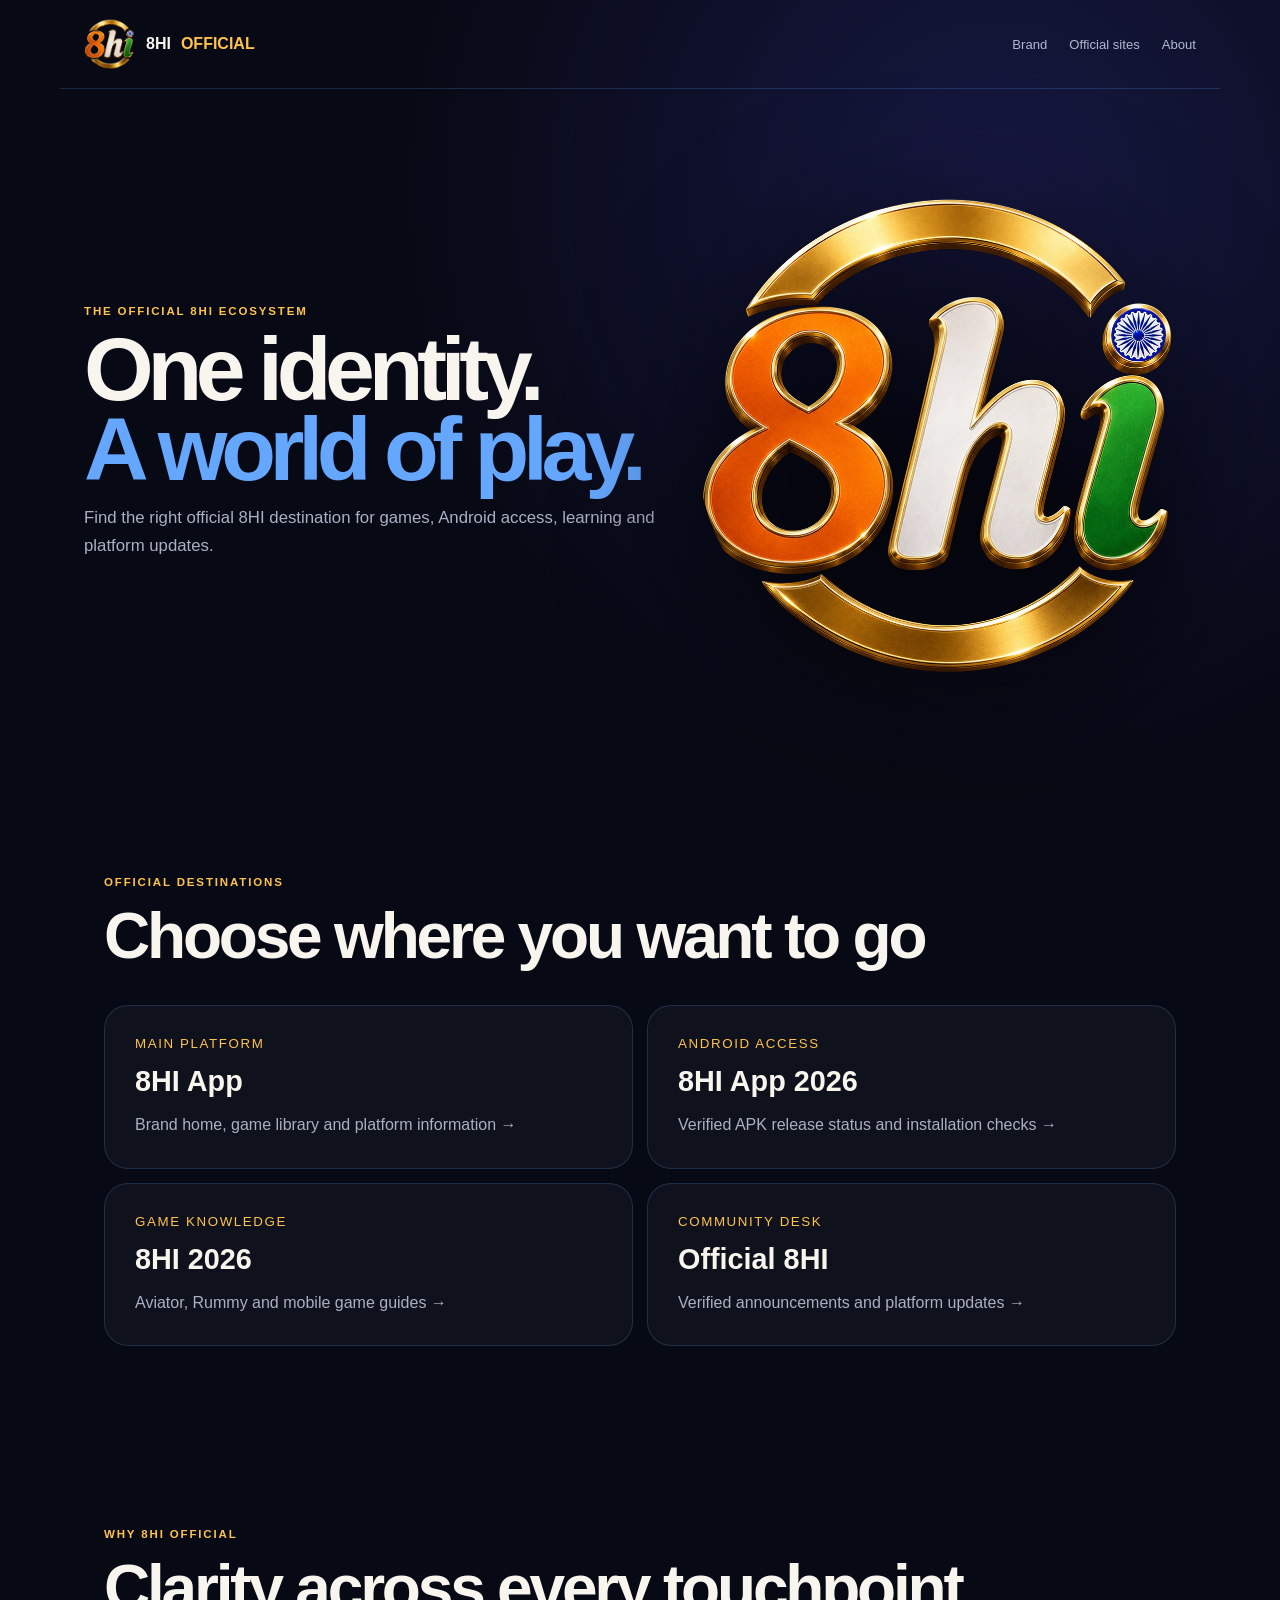
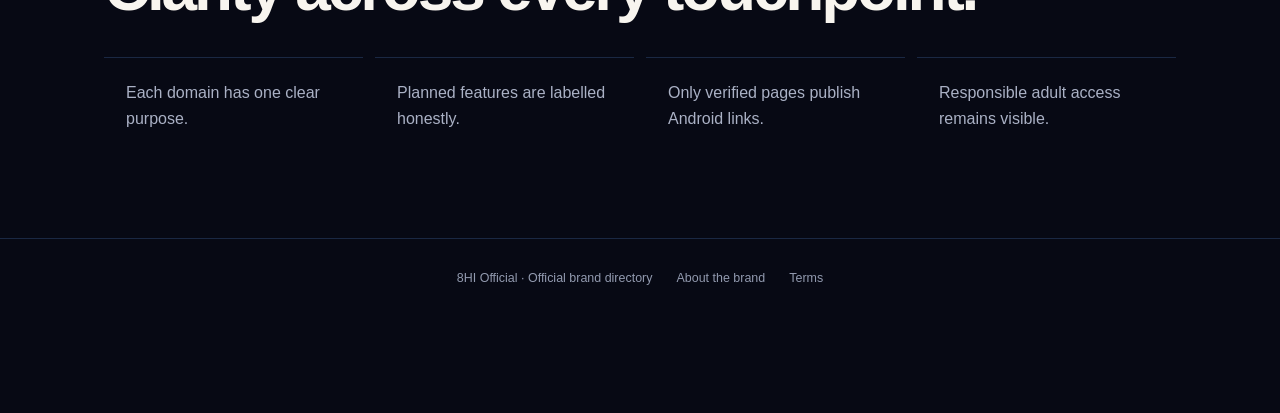
==== commit 93bce691: "Deepen support content and current APK guidance" ====
--- a/index.html
+++ b/index.html
@@ -1,2 +1,2 @@
 <!DOCTYPE html><html lang="en-IN"><head><meta charSet="utf-8"/><meta name="viewport" content="width=device-width, initial-scale=1"/><link rel="preload" href="/assets/8hi-mark.png" as="image"/><link rel="preload" href="/assets/8hi-hero-mark-20260906.webp" as="image"/><link rel="stylesheet" href="/_next/static/css/index.BvrTuBXG.css" data-rsc-css-href="/_next/static/css/index.BvrTuBXG.css" data-precedence="vite-rsc/importer-resources"/><link rel="stylesheet" href="/_next/static/css/Seo.EzZvbUig.css" data-rsc-css-href="/_next/static/css/Seo.EzZvbUig.css" data-precedence="vite-rsc/importer-resources"/><link rel="modulepreload" fetchPriority="low" href="/_next/static/chunks/index-09QTrawr.js"/><script src="/_next/static/chunks/rolldown-runtime-C60lm6uB.js" type="module" async=""></script><script src="/_next/static/chunks/framework-BgSIrAUN.js" type="module" async=""></script><link rel="modulepreload" href="/_next/static/chunks/layout-segment-context-CPTm-fHw.js" crossorigin=""/><title>8HI Official — Brand, Platform &amp; Official Destinations</title><meta name="description" content="Discover the 8HI brand world, its 2026-focused platform and verified official destinations for games, guides and Android access."/><meta name="robots" content="index, follow"/><meta name="googlebot" content="index, follow, max-image-preview:large, max-snippet:-1"/><meta property="og:title" content="8HI Official — One Brand, Clear Destinations"/><meta property="og:description" content="The official map of the growing 8HI ecosystem."/><meta property="og:url" content="https://8hiofficial.com"/><meta property="og:type" content="website"/><meta property="og:locale" content="en_IN"/><meta property="og:image" content="https://8hiofficial.com/og.png"/><meta name="twitter:card" content="summary_large_image"/><meta name="twitter:title" content="8HI Official — One Brand, Clear Destinations"/><meta name="twitter:description" content="The official map of the growing 8HI ecosystem."/><meta name="twitter:image" content="https://8hiofficial.com/og.png"/><link rel="shortcut icon" href="/favicon.ico"/><link rel="icon" href="/icon-48.png" sizes="48x48" type="image/png"/><link rel="icon" href="/icon.png" sizes="96x96" type="image/png"/><link rel="icon" href="/icon-192.png" sizes="192x192" type="image/png"/><link rel="icon" href="/favicon.ico" sizes="48x48" type="image/x-icon"/><link rel="apple-touch-icon" href="/icon-192.png" sizes="192x192" type="image/png"/><link rel="manifest" href="/manifest.webmanifest"/><link rel="canonical" href="https://8hiofficial.com"/><script>Object.assign(((self[Symbol.for("vinext.navigationRuntime")]??={bootstrap:{routeManifest:null},functions:{}}).bootstrap.rsc??={rsc:[]}),{params:{},nav:{"pathname":"/","searchParams":[]}})</script><link rel="modulepreload" href="/_next/static/chunks/index-09QTrawr.js" />
-</head><body><main><script type="application/ld+json">{"@context":"https://schema.org","@graph":[{"@type":"Organization","@id":"https://8hiofficial.com/#organization","name":"8HI Official","url":"https://8hiofficial.com/","logo":{"@type":"ImageObject","url":"https://8hiofficial.com/icon-512.png"}},{"@type":"WebSite","@id":"https://8hiofficial.com/#website","name":"8HI Official","url":"https://8hiofficial.com/","inLanguage":"en-IN","publisher":{"@id":"https://8hiofficial.com/#organization"}},{"@type":"WebPage","name":"8HI Official Official Brand Directory","description":"The official directory for 8HI App, 8HI App 2026, 8HI 2026 and Official 8HI.","url":"https://8hiofficial.com/","datePublished":"2026-08-31","dateModified":"2026-08-31","isPartOf":{"@id":"https://8hiofficial.com/#website"}},{"@type":"BreadcrumbList","itemListElement":[{"@type":"ListItem","position":1,"name":"8HI Official","item":"https://8hiofficial.com/"}]}]}</script><header><a class="brand" href="/"><img src="/assets/8hi-mark.png" alt="8HI Official" width="52" height="52"/>8HI <b>OFFICIAL</b></a><nav><a href="/brand">Brand</a><a href="/official-sites">Official sites</a><a href="/about">About</a></nav></header><section class="hero"><div><p>THE OFFICIAL 8HI ECOSYSTEM</p><h1>One identity.<span>A world of play.</span></h1><h2>Find the right official 8HI destination for games, Android access, learning and platform updates.</h2></div><img src="/assets/8hi-hero-mark-20260906.webp" alt="8HI Official brand ecosystem" width="720" height="720"/></section><section class="network" id="network"><p>OFFICIAL DESTINATIONS</p><h2>Choose where you want to go</h2><div><a href="https://8hiapp.com"><small>MAIN PLATFORM</small><strong>8HI App</strong><span>Brand home, game library and platform information →</span></a><a href="https://8hiapp.in"><small>ANDROID ACCESS</small><strong>8HI App 2026</strong><span>Verified APK release status and installation checks →</span></a><a href="https://8hi.in"><small>GAME KNOWLEDGE</small><strong>8HI 2026</strong><span>Aviator, Rummy and mobile game guides →</span></a><a href="https://official8hi.com"><small>COMMUNITY DESK</small><strong>Official 8HI</strong><span>Verified announcements and platform updates →</span></a></div></section><section class="story"><p>WHY 8HI OFFICIAL</p><h2>Clarity across every touchpoint.</h2><div><span>Each domain has one clear purpose.</span><span>Planned features are labelled honestly.</span><span>Only verified pages publish Android links.</span><span>Responsible adult access remains visible.</span></div></section><footer><span>8HI Official · Official brand directory</span><a href="https://8hiapp.com/about">About the brand</a><a href="https://8hiapp.com/terms">Terms</a></footer></main><script type="module" src="/_next/static/chunks/index-09QTrawr.js" id="_R_" async=""></script><script>((self[Symbol.for("vinext.navigationRuntime")]??={bootstrap:{routeManifest:null},functions:{}}).bootstrap.rsc??={rsc:[]}).rsc.push("2:I[\"241712b84696\",[],\"Children\",1]\n")</script><script>((self[Symbol.for("vinext.navigationRuntime")]??={bootstrap:{routeManifest:null},functions:{}}).bootstrap.rsc??={rsc:[]}).rsc.push("3:I[\"c97c5256dee9\",[],\"GlobalErrorBoundary\",1]\n")</script><script>((self[Symbol.for("vinext.navigationRuntime")]??={bootstrap:{routeManifest:null},functions:{}}).bootstrap.rsc??={rsc:[]}).rsc.push("4:I[\"4fc9a72db2d4\",[],\"default\",1]\n")</script><script>((self[Symbol.for("vinext.navigationRuntime")]??={bootstrap:{routeManifest:null},functions:{}}).bootstrap.rsc??={rsc:[]}).rsc.push("5:I[\"c97c5256dee9\",[],\"ErrorBoundary\",1]\n")</script><script>((self[Symbol.for("vinext.navigationRuntime")]??={bootstrap:{routeManifest:null},functions:{}}).bootstrap.rsc??={rsc:[]}).rsc.push("6:I[\"fca0cf90f4e2\",[],\"LayoutSegmentProvider\",1]\n")</script><script>((self[Symbol.for("vinext.navigationRuntime")]??={bootstrap:{routeManifest:null},functions:{}}).bootstrap.rsc??={rsc:[]}).rsc.push("7:I[\"241712b84696\",[],\"Slot\",1]\n")</script><script>((self[Symbol.for("vinext.navigationRuntime")]??={bootstrap:{routeManifest:null},functions:{}}).bootstrap.rsc??={rsc:[]}).rsc.push("8:I[\"c97c5256dee9\",[],\"NotFoundBoundary\",1]\n")</script><script>((self[Symbol.for("vinext.navigationRuntime")]??={bootstrap:{routeManifest:null},functions:{}}).bootstrap.rsc??={rsc:[]}).rsc.push("9:I[\"fa878354c746\",[],\"AppRouterScrollTarget\",1]\n")</script><script>((self[Symbol.for("vinext.navigationRuntime")]??={bootstrap:{routeManifest:null},functions:{}}).bootstrap.rsc??={rsc:[]}).rsc.push("a:I[\"c97c5256dee9\",[],\"RedirectBoundary\",1]\n")</script><script>((self[Symbol.for("vinext.navigationRuntime")]??={bootstrap:{routeManifest:null},functions:{}}).bootstrap.rsc??={rsc:[]}).rsc.push(":HL[\"/_next/static/css/index.BvrTuBXG.css\",\"style\"     ]\n")</script><script>((self[Symbol.for("vinext.navigationRuntime")]??={bootstrap:{routeManifest:null},functions:{}}).bootstrap.rsc??={rsc:[]}).rsc.push("0:{\"__route\":\"route:/\",\"__interceptionContext\":null,\"__layoutIds\":[\"layout:/\"],\"__rootLayout\":\"/\",\"__sourcePage\":\"/page\",\"page:/\":\"$L1\",\"layout:/\":[[[[\"$\",\"link\",\"css:/_next/static/css/index.BvrTuBXG.css\",{\"rel\":\"stylesheet\",\"precedence\":\"vite-rsc/importer-resources\",\"href\":\"/_next/static/css/index.BvrTuBXG.css\",\"data-rsc-css-href\":\"/_next/static/css/index.BvrTuBXG.css\"}],\"$undefined\"],[\"$\",\"html\",null,{\"lang\":\"en-IN\",\"children\":[\"$\",\"body\",null,{\"children\":[\"$\",\"$L2\",null,{}]}]}]],null],\"route:/\":[[[\"$\",\"meta\",null,{\"charSet\":\"utf-8\"}],[[\"$\",\"title\",\"0\",{\"children\":\"8HI Official — Brand, Platform \u0026 Official Destinations\"}],[\"$\",\"meta\",\"1\",{\"name\":\"description\",\"content\":\"Discover the 8HI brand world, its 2026-focused platform and verified official destinations for games, guides and Android access.\"}],[\"$\",\"meta\",\"2\",{\"name\":\"robots\",\"content\":\"index, follow\"}],[\"$\",\"meta\",\"3\",{\"name\":\"googlebot\",\"content\":\"index, follow, max-image-preview:large, max-snippet:-1\"}],[\"$\",\"meta\",\"4\",{\"property\":\"og:title\",\"content\":\"8HI Official — One Brand, Clear Destinations\"}],[\"$\",\"meta\",\"5\",{\"property\":\"og:description\",\"content\":\"The official map of the growing 8HI ecosystem.\"}],[\"$\",\"meta\",\"6\",{\"property\":\"og:url\",\"content\":\"https://8hiofficial.com\"}],[\"$\",\"meta\",\"7\",{\"property\":\"og:type\",\"content\":\"website\"}],[\"$\",\"meta\",\"8\",{\"property\":\"og:locale\",\"content\":\"en_IN\"}],[\"$\",\"meta\",\"9\",{\"property\":\"og:image\",\"content\":\"https://8hiofficial.com/og.png\"}],[\"$\",\"meta\",\"10\",{\"name\":\"twitter:card\",\"content\":\"summary_large_image\"}],[\"$\",\"meta\",\"11\",{\"name\":\"twitter:title\",\"content\":\"8HI Official — One Brand, Clear Destinations\"}],[\"$\",\"meta\",\"12\",{\"name\":\"twitter:description\",\"content\":\"The official map of the growing 8HI ecosystem.\"}],[\"$\",\"meta\",\"13\",{\"name\":\"twitter:image\",\"content\":\"https://8hiofficial.com/og.png\"}],[\"$\",\"link\",\"14\",{\"rel\":\"shortcut icon\",\"href\":\"/favicon.ico\"}],[\"$\",\"link\",\"15\",{\"rel\":\"icon\",\"href\":\"/icon-48.png\",\"sizes\":\"48x48\",\"type\":\"image/png\"}],[\"$\",\"link\",\"16\",{\"rel\":\"icon\",\"href\":\"/icon.png\",\"sizes\":\"96x96\",\"type\":\"image/png\"}],[\"$\",\"link\",\"17\",{\"rel\":\"icon\",\"href\":\"/icon-192.png\",\"sizes\":\"192x192\",\"type\":\"image/png\"}],[\"$\",\"link\",\"18\",{\"rel\":\"icon\",\"href\":\"/favicon.ico\",\"sizes\":\"48x48\",\"type\":\"image/x-icon\"}],[\"$\",\"link\",\"19\",{\"rel\":\"apple-touch-icon\",\"href\":\"/icon-192.png\",\"sizes\":\"192x192\",\"type\":\"image/png\"}],[\"$\",\"link\",\"20\",{\"rel\":\"manifest\",\"href\":\"/manifest.webmanifest\"}],[\"$\",\"link\",\"21\",{\"rel\":\"canonical\",\"href\":\"https://8hiofficial.com\"}]],[[\"$\",\"meta\",\"0\",{\"name\":\"viewport\",\"content\":\"width=device-width, initial-scale=1\"}]]],[\"$\",\"$L3\",null,{\"fallback\":\"$4\",\"children\":[\"$\",\"$L5\",null,{\"fallback\":\"$4\",\"children\":[\"$\",\"$L6\",null,{\"providerId\":\"layout:/\",\"segmentMap\":{\"children\":[]},\"children\":[\"$\",\"$L7\",null,{\"id\":\"layout:/\",\"parallelSlots\":\"$undefined\",\"children\":[\"$\",\"$L8\",null,{\"resetKey\":\"\",\"fallback\":[\"$\",\"main\",null,{\"className\":\"subpage\",\"children\":[[\"$\",\"p\",null,{\"className\":\"eyebrow\",\"children\":\"404\"}],[\"$\",\"h1\",null,{\"children\":\"Destination not found\"}],[\"$\",\"p\",null,{\"className\":\"intro\",\"children\":\"Use the official directory to find a verified 8HI destination.\"}],[\"$\",\"a\",null,{\"href\":\"/official-sites\",\"children\":\"Open official sites\"}]]}],\"children\":[\"$\",\"$L8\",null,{\"resetKey\":\"\",\"fallback\":[\"$\",\"main\",null,{\"className\":\"subpage\",\"children\":[[\"$\",\"p\",null,{\"className\":\"eyebrow\",\"children\":\"404\"}],[\"$\",\"h1\",null,{\"children\":\"Destination not found\"}],[\"$\",\"p\",null,{\"className\":\"intro\",\"children\":\"Use the official directory to find a verified 8HI destination.\"}],[\"$\",\"a\",null,{\"href\":\"/official-sites\",\"children\":\"Open official sites\"}]]}],\"children\":[\"$\",\"$L9\",null,{\"children\":[\"$\",\"$La\",null,{\"children\":[[\"$\",\"$L6\",null,{\"providerId\":\"page:/\",\"segmentMap\":{\"children\":[\"__PAGE__\"]},\"children\":[\"$\",\"$L7\",null,{\"id\":\"page:/\"}]}],null]}]}]}]}]}]}]}]}],null,null],\"__layoutFlags\":{\"layout:/\":\"s\"},\"__artifactCompatibility\":{\"schemaVersion\":1,\"graphVersion\":\"app-route-graph:1177fd80f83fa7b0\",\"deploymentVersion\":\"94b01c96-6585-493f-80b3-eb758317f339\",\"appElementsSchemaVersion\":1,\"rscPayloadSchemaVersion\":1,\"rootBoundaryId\":\"/\",\"renderEpoch\":null},\"__renderObservation\":{\"schemaVersion\":1,\"output\":{\"kind\":\"app-rsc\",\"mountedSlotsFingerprint\":null,\"renderEpoch\":null,\"rootBoundaryId\":\"/\",\"routeId\":\"route:/\"},\"completeness\":\"partial\",\"boundaryOutcome\":{\"kind\":\"unknown\"},\"requestApis\":[{\"kind\":\"connection\",\"status\":\"unknown\"},{\"kind\":\"cookies\",\"status\":\"unknown\"},{\"kind\":\"draftMode\",\"status\":\"unknown\"},{\"kind\":\"headers\",\"status\":\"unknown\"},{\"kind\":\"params\",\"status\":\"unknown\"},{\"kind\":\"searchParams\",\"status\":\"unknown\"}],\"dynamicFetches\":[],\"cacheTags\":[\"/\",\"_N_T_/\",\"_N_T_/index\",\"_N_T_/layout\",\"_N_T_/page\"],\"pathTags\":[\"/\"],\"cacheability\":\"unknown\",\"downgrade\":{\"target\":\"freshRender\",\"reasons\":[{\"code\":\"CP_DOWNGRADE_CACHEABILITY_UNKNOWN\",\"target\":\"freshRender\"},{\"code\":\"CP_DOWNGRADE_INCOMPLETE_OBSERVATION\",\"completeness\":\"partial\",\"target\":\"freshRender\"},{\"code\":\"CP_DOWNGRADE_UNKNOWN_REQUEST_API\",\"requestApi\":\"connection\",\"target\":\"freshRender\"},{\"code\":\"CP_DOWNGRADE_UNKNOWN_REQUEST_API\",\"requestApi\":\"cookies\",\"target\":\"freshRender\"},{\"code\":\"CP_DOWNGRADE_UNKNOWN_REQUEST_API\",\"requestApi\":\"draftMode\",\"target\":\"freshRender\"},{\"code\":\"CP_DOWNGRADE_UNKNOWN_REQUEST_API\",\"requestApi\":\"headers\",\"target\":\"freshRender\"},{\"code\":\"CP_DOWNGRADE_UNKNOWN_REQUEST_API\",\"requestApi\":\"params\",\"target\":\"freshRender\"},{\"code\":\"CP_DOWNGRADE_UNKNOWN_REQUEST_API\",\"requestApi\":\"searchParams\",\"target\":\"freshRender\"}],\"fallback\":{\"kind\":\"breakerFallback\",\"code\":\"CP_PRIVATE_DYNAMIC_DOWNGRADE\",\"mode\":\"renderFresh\",\"scope\":\"affectedOutput\",\"fields\":{\"reasonCodes\":[\"CP_DOWNGRADE_CACHEABILITY_UNKNOWN\",\"CP_DOWNGRADE_INCOMPLETE_OBSERVATION\",\"CP_DOWNGRADE_UNKNOWN_REQUEST_API\",\"CP_DOWNGRADE_UNKNOWN_REQUEST_API\",\"CP_DOWNGRADE_UNKNOWN_REQUEST_API\",\"CP_DOWNGRADE_UNKNOWN_REQUEST_API\",\"CP_DOWNGRADE_UNKNOWN_REQUEST_API\",\"CP_DOWNGRADE_UNKNOWN_REQUEST_API\"],\"target\":\"freshRender\"}},\"isPublicCacheCandidate\":false}}}\n")</script><script>((self[Symbol.for("vinext.navigationRuntime")]??={bootstrap:{routeManifest:null},functions:{}}).bootstrap.rsc??={rsc:[]}).rsc.push(":HL[\"/_next/static/css/Seo.EzZvbUig.css\",\"style\"     ]\n")</script><script>((self[Symbol.for("vinext.navigationRuntime")]??={bootstrap:{routeManifest:null},functions:{}}).bootstrap.rsc??={rsc:[]}).rsc.push(":HL[\"/assets/8hi-mark.png\",\"image\"]\n")</script><script>((self[Symbol.for("vinext.navigationRuntime")]??={bootstrap:{routeManifest:null},functions:{}}).bootstrap.rsc??={rsc:[]}).rsc.push(":HL[\"/assets/8hi-hero-mark-20260906.webp\",\"image\"]\n")</script><script>((self[Symbol.for("vinext.navigationRuntime")]??={bootstrap:{routeManifest:null},functions:{}}).bootstrap.rsc??={rsc:[]}).rsc.push("1:[\"$\",\"main\",null,{\"children\":[[[[\"$\",\"link\",\"css:/_next/static/css/Seo.EzZvbUig.css\",{\"rel\":\"stylesheet\",\"precedence\":\"vite-rsc/importer-resources\",\"href\":\"/_next/static/css/Seo.EzZvbUig.css\",\"data-rsc-css-href\":\"/_next/static/css/Seo.EzZvbUig.css\"}],\"$undefined\"],[\"$\",\"script\",null,{\"type\":\"application/ld+json\",\"dangerouslySetInnerHTML\":{\"__html\":\"{\\\"@context\\\":\\\"https://schema.org\\\",\\\"@graph\\\":[{\\\"@type\\\":\\\"Organization\\\",\\\"@id\\\":\\\"https://8hiofficial.com/#organization\\\",\\\"name\\\":\\\"8HI Official\\\",\\\"url\\\":\\\"https://8hiofficial.com/\\\",\\\"logo\\\":{\\\"@type\\\":\\\"ImageObject\\\",\\\"url\\\":\\\"https://8hiofficial.com/icon-512.png\\\"}},{\\\"@type\\\":\\\"WebSite\\\",\\\"@id\\\":\\\"https://8hiofficial.com/#website\\\",\\\"name\\\":\\\"8HI Official\\\",\\\"url\\\":\\\"https://8hiofficial.com/\\\",\\\"inLanguage\\\":\\\"en-IN\\\",\\\"publisher\\\":{\\\"@id\\\":\\\"https://8hiofficial.com/#organization\\\"}},{\\\"@type\\\":\\\"WebPage\\\",\\\"name\\\":\\\"8HI Official Official Brand Directory\\\",\\\"description\\\":\\\"The official directory for 8HI App, 8HI App 2026, 8HI 2026 and Official 8HI.\\\",\\\"url\\\":\\\"https://8hiofficial.com/\\\",\\\"datePublished\\\":\\\"2026-08-31\\\",\\\"dateModified\\\":\\\"2026-08-31\\\",\\\"isPartOf\\\":{\\\"@id\\\":\\\"https://8hiofficial.com/#website\\\"}},{\\\"@type\\\":\\\"BreadcrumbList\\\",\\\"itemListElement\\\":[{\\\"@type\\\":\\\"ListItem\\\",\\\"position\\\":1,\\\"name\\\":\\\"8HI Official\\\",\\\"item\\\":\\\"https://8hiofficial.com/\\\"}]}]}\"}}]],[\"$\",\"header\",null,{\"children\":[[\"$\",\"a\",null,{\"className\":\"brand\",\"href\":\"/\",\"children\":[[\"$\",\"img\",null,{\"src\":\"/assets/8hi-mark.png\",\"alt\":\"8HI Official\",\"width\":52,\"height\":52}],\"8HI \",[\"$\",\"b\",null,{\"children\":\"OFFICIAL\"}]]}],[\"$\",\"nav\",null,{\"children\":[[\"$\",\"a\",null,{\"href\":\"/brand\",\"children\":\"Brand\"}],[\"$\",\"a\",null,{\"href\":\"/official-sites\",\"children\":\"Official sites\"}],[\"$\",\"a\",null,{\"href\":\"/about\",\"children\":\"About\"}]]}]]}],[\"$\",\"section\",null,{\"className\":\"hero\",\"children\":[[\"$\",\"div\",null,{\"children\":[[\"$\",\"p\",null,{\"children\":\"THE OFFICIAL 8HI ECOSYSTEM\"}],[\"$\",\"h1\",null,{\"children\":[\"One identity.\",[\"$\",\"span\",null,{\"children\":\"A world of play.\"}]]}],[\"$\",\"h2\",null,{\"children\":\"Find the right official 8HI destination for games, Android access, learning and platform updates.\"}]]}],[\"$\",\"img\",null,{\"src\":\"/assets/8hi-hero-mark-20260906.webp\",\"alt\":\"8HI Official brand ecosystem\",\"width\":720,\"height\":720}]]}],[\"$\",\"section\",null,{\"className\":\"network\",\"id\":\"network\",\"children\":[[\"$\",\"p\",null,{\"children\":\"OFFICIAL DESTINATIONS\"}],[\"$\",\"h2\",null,{\"children\":\"Choose where you want to go\"}],[\"$\",\"div\",null,{\"children\":[[\"$\",\"a\",null,{\"href\":\"https://8hiapp.com\",\"children\":[[\"$\",\"small\",null,{\"children\":\"MAIN PLATFORM\"}],[\"$\",\"strong\",null,{\"children\":\"8HI App\"}],[\"$\",\"span\",null,{\"children\":\"Brand home, game library and platform information →\"}]]}],[\"$\",\"a\",null,{\"href\":\"https://8hiapp.in\",\"children\":[[\"$\",\"small\",null,{\"children\":\"ANDROID ACCESS\"}],[\"$\",\"strong\",null,{\"children\":\"8HI App 2026\"}],[\"$\",\"span\",null,{\"children\":\"Verified APK release status and installation checks →\"}]]}],[\"$\",\"a\",null,{\"href\":\"https://8hi.in\",\"children\":[[\"$\",\"small\",null,{\"children\":\"GAME KNOWLEDGE\"}],[\"$\",\"strong\",null,{\"children\":\"8HI 2026\"}],[\"$\",\"span\",null,{\"children\":\"Aviator, Rummy and mobile game guides →\"}]]}],[\"$\",\"a\",null,{\"href\":\"https://official8hi.com\",\"children\":[[\"$\",\"small\",null,{\"children\":\"COMMUNITY DESK\"}],[\"$\",\"strong\",null,{\"children\":\"Official 8HI\"}],[\"$\",\"span\",null,{\"children\":\"Verified announcements and platform updates →\"}]]}]]}]]}],[\"$\",\"section\",null,{\"className\":\"story\",\"children\":[[\"$\",\"p\",null,{\"children\":\"WHY 8HI OFFICIAL\"}],[\"$\",\"h2\",null,{\"children\":\"Clarity across every touchpoint.\"}],[\"$\",\"div\",null,{\"children\":[[\"$\",\"span\",null,{\"children\":\"Each domain has one clear purpose.\"}],[\"$\",\"span\",null,{\"children\":\"Planned features are labelled honestly.\"}],[\"$\",\"span\",null,{\"children\":\"Only verified pages publish Android links.\"}],[\"$\",\"span\",null,{\"children\":\"Responsible adult access remains visible.\"}]]}]]}],[\"$\",\"footer\",null,{\"children\":[[\"$\",\"span\",null,{\"children\":\"8HI Official · Official brand directory\"}],[\"$\",\"a\",null,{\"href\":\"https://8hiapp.com/about\",\"children\":\"About the brand\"}],[\"$\",\"a\",null,{\"href\":\"https://8hiapp.com/terms\",\"children\":\"Terms\"}]]}]]}]\n")</script><script>Object.assign(((self[Symbol.for("vinext.navigationRuntime")]??={bootstrap:{routeManifest:null},functions:{}}).bootstrap.rsc??={rsc:[]}),{"initialCacheKind":"static"});((self[Symbol.for("vinext.navigationRuntime")]??={bootstrap:{routeManifest:null},functions:{}}).bootstrap.rsc??={rsc:[]}).done=true</script><script src="/download-ready.js" defer></script><script src="/support-navigation.js" defer></script></body></html>+</head><body><main><script type="application/ld+json">{"@context":"https://schema.org","@graph":[{"@type":"Organization","@id":"https://8hiofficial.com/#organization","name":"8HI Official","url":"https://8hiofficial.com/","logo":{"@type":"ImageObject","url":"https://8hiofficial.com/icon-512.png"}},{"@type":"WebSite","@id":"https://8hiofficial.com/#website","name":"8HI Official","url":"https://8hiofficial.com/","inLanguage":"en-IN","publisher":{"@id":"https://8hiofficial.com/#organization"}},{"@type":"WebPage","name":"8HI Official Official Brand Directory","description":"The official directory for 8HI App, 8HI App 2026, 8HI 2026 and Official 8HI.","url":"https://8hiofficial.com/","datePublished":"2026-08-31","dateModified":"2026-08-31","isPartOf":{"@id":"https://8hiofficial.com/#website"}},{"@type":"BreadcrumbList","itemListElement":[{"@type":"ListItem","position":1,"name":"8HI Official","item":"https://8hiofficial.com/"}]}]}</script><header><a class="brand" href="/"><img src="/assets/8hi-mark.png" alt="8HI Official" width="52" height="52"/>8HI <b>OFFICIAL</b></a><nav><a href="/brand">Brand</a><a href="/official-sites">Official sites</a><a href="/about">About</a></nav></header><section class="hero"><div><p>THE OFFICIAL 8HI ECOSYSTEM</p><h1>One identity.<span>A world of play.</span></h1><h2>Find the right official 8HI destination for games, Android access, learning and platform updates.</h2></div><img src="/assets/8hi-hero-mark-20260906.webp" alt="8HI Official brand ecosystem" width="720" height="720"/></section><section class="network" id="network"><p>OFFICIAL DESTINATIONS</p><h2>Choose where you want to go</h2><div><a href="https://8hiapp.com"><small>MAIN PLATFORM</small><strong>8HI App</strong><span>Brand home, game library and platform information →</span></a><a href="https://8hiapp.in"><small>ANDROID ACCESS</small><strong>8HI App 2026</strong><span>Verified APK release status and installation checks →</span></a><a href="https://8hi.in"><small>GAME KNOWLEDGE</small><strong>8HI 2026</strong><span>Aviator, Rummy and mobile game guides →</span></a><a href="https://official8hi.com"><small>COMMUNITY DESK</small><strong>Official 8HI</strong><span>Verified announcements and platform updates →</span></a></div></section><section class="story"><p>WHY 8HI OFFICIAL</p><h2>Clarity across every touchpoint.</h2><div><span>Each domain has one clear purpose.</span><span>Planned features are labelled honestly.</span><span>Only verified pages publish Android links.</span><span>Responsible adult access remains visible.</span></div></section><style id="support-depth-style">  .support-depth{max-width:1120px;margin:64px auto;padding:0 22px;color:inherit;font-family:system-ui,-apple-system,sans-serif}.support-depth__intro{padding:30px;border:1px solid rgba(72,220,194,.3);border-radius:24px;background:linear-gradient(145deg,rgba(19,68,63,.22),rgba(5,18,18,.08))}.support-depth__eyebrow{margin:0 0 8px;font-size:12px;font-weight:900;letter-spacing:.12em;text-transform:uppercase;color:#32d9bc}.support-depth h2{margin:0 0 14px;font-size:clamp(26px,4vw,42px);line-height:1.08}.support-depth h3{margin:0 0 9px;font-size:19px}.support-depth p{font-size:15px;line-height:1.72}.support-depth__grid{display:grid;grid-template-columns:repeat(2,minmax(0,1fr));gap:16px;margin:22px 0}.support-depth article,.support-depth details{padding:22px;border:1px solid rgba(127,160,155,.24);border-radius:18px;background:rgba(8,24,23,.08)}.support-depth__links{display:flex;flex-wrap:wrap;gap:10px;margin-top:20px}.support-depth__links a{display:inline-flex;min-height:48px;align-items:center;padding:0 18px;border-radius:12px;font-weight:900;text-decoration:none}.support-depth__primary{background:#35e0c1;color:#031513!important}.support-depth__secondary{border:1px solid currentColor;color:inherit!important}.support-depth details{margin-top:10px}.support-depth summary{cursor:pointer;font-weight:850;line-height:1.4}.support-depth details p{margin-bottom:0}.support-depth__disclosure{opacity:.78;font-size:13px!important}@media(max-width:680px){.support-depth{margin:44px auto;padding:0 14px}.support-depth__intro{padding:23px 18px}.support-depth__grid{grid-template-columns:1fr}.support-depth article{padding:19px}.support-depth__links{display:grid}.support-depth__links a{justify-content:center;min-height:52px}}</style><section class="support-depth" aria-labelledby="support-depth-title">  <div class="support-depth__intro">    <p class="support-depth__eyebrow">Verified 8HI support · Updated for 2026</p>    <h2 id="support-depth-title">8HI brand reference: a clear route to 8hiapp.com</h2>    <p><strong>8hiofficial.com</strong> is a focused support resource for official identity and destination verification. It explains domain checks, brand references, verified links and current app access. The website does not replace the main platform. When you are ready to continue, use the clearly marked link to <strong>8hiapp.com</strong> or the verified APK button.</p>    <p>Our purpose is to reduce confusion caused by similar search phrases such as 8HI app, 8HI APK, 8HI download, 8HI.COM and 8HI new version 2026. Every important action is separated into two choices: open the main website for current platform information, or download the verified Android package.</p>    <div class="support-depth__links"><a class="support-depth__primary" href="https://8hiapp.com/">Open 8hiapp.com →</a><a class="support-depth__secondary" href="https://cocosapk.arkbotita85.com/apk/DNjfxApS/1750/8HI_1750_1773.apk" download="8HI_1750_1773.apk" rel="nofollow">Download 8HI APK</a></div>  </div>  <div class="support-depth__grid">    <article><h3>1. Confirm the official destination</h3><p>Check the address bar before continuing. This guide links directly to <strong>8hiapp.com</strong>. Avoid copied pages, shortened links and files sent through unknown messages. A clear domain check is the first step before using any app or APK.</p></article>    <article><h3>2. Review the 2026 release details</h3><p>Before installation, compare the published file name, release description and Android requirements. The current verified package uses the file name <strong>8HI_1750_1773.apk</strong>. If a different file appears, return to this guide and use the verified button.</p></article>    <article><h3>3. Prepare your Android device</h3><p>Keep sufficient storage available, use a stable connection and retain Android security scanning. Do not disable protection permanently. After installation, remove unnecessary installer copies and obtain future versions only through the same verified route.</p></article>    <article><h3>4. Understand this support domain</h3><p>This domain provides a specific reference instead of pretending to be another main website. Its role is to answer focused search questions, publish practical checks and guide visitors toward <strong>8hiapp.com</strong> with a prominent, consistent action.</p></article>  </div>  <h2>Frequently asked questions</h2>  <details><summary>Is 8hiofficial.com the main 8HI website?</summary><p>No. It is a support guide. The main destination for this group is <a href="https://8hiapp.com/">8hiapp.com</a>. The large main-site button is available at the top and bottom of every page.</p></details>  <details><summary>Where is the current 8HI APK download?</summary><p>Use the verified Download APK button on this page. It points to the current package named 8HI_1750_1773.apk. Check the file name before opening the installer.</p></details>  <details><summary>Can I use this guide on a mobile screen?</summary><p>Yes. The navigation, content cards and fixed action panel are designed for narrow screens, large touch targets and safe spacing around the bottom edge of modern phones.</p></details>  <details><summary>How do I find the new version in the future?</summary><p>Return to 8hiofficial.com or open 8hiapp.com. Updated version information should be verified against the published file name and release notes before replacing an installed copy.</p></details>  <p class="support-depth__disclosure">Support information only. Keep account details private, use strong passwords and never share verification codes with third parties.</p></section><footer><span>8HI Official · Official brand directory</span><a href="https://8hiapp.com/about">About the brand</a><a href="https://8hiapp.com/terms">Terms</a></footer></main><script type="module" src="/_next/static/chunks/index-09QTrawr.js" id="_R_" async=""></script><script>((self[Symbol.for("vinext.navigationRuntime")]??={bootstrap:{routeManifest:null},functions:{}}).bootstrap.rsc??={rsc:[]}).rsc.push("2:I[\"241712b84696\",[],\"Children\",1]\n")</script><script>((self[Symbol.for("vinext.navigationRuntime")]??={bootstrap:{routeManifest:null},functions:{}}).bootstrap.rsc??={rsc:[]}).rsc.push("3:I[\"c97c5256dee9\",[],\"GlobalErrorBoundary\",1]\n")</script><script>((self[Symbol.for("vinext.navigationRuntime")]??={bootstrap:{routeManifest:null},functions:{}}).bootstrap.rsc??={rsc:[]}).rsc.push("4:I[\"4fc9a72db2d4\",[],\"default\",1]\n")</script><script>((self[Symbol.for("vinext.navigationRuntime")]??={bootstrap:{routeManifest:null},functions:{}}).bootstrap.rsc??={rsc:[]}).rsc.push("5:I[\"c97c5256dee9\",[],\"ErrorBoundary\",1]\n")</script><script>((self[Symbol.for("vinext.navigationRuntime")]??={bootstrap:{routeManifest:null},functions:{}}).bootstrap.rsc??={rsc:[]}).rsc.push("6:I[\"fca0cf90f4e2\",[],\"LayoutSegmentProvider\",1]\n")</script><script>((self[Symbol.for("vinext.navigationRuntime")]??={bootstrap:{routeManifest:null},functions:{}}).bootstrap.rsc??={rsc:[]}).rsc.push("7:I[\"241712b84696\",[],\"Slot\",1]\n")</script><script>((self[Symbol.for("vinext.navigationRuntime")]??={bootstrap:{routeManifest:null},functions:{}}).bootstrap.rsc??={rsc:[]}).rsc.push("8:I[\"c97c5256dee9\",[],\"NotFoundBoundary\",1]\n")</script><script>((self[Symbol.for("vinext.navigationRuntime")]??={bootstrap:{routeManifest:null},functions:{}}).bootstrap.rsc??={rsc:[]}).rsc.push("9:I[\"fa878354c746\",[],\"AppRouterScrollTarget\",1]\n")</script><script>((self[Symbol.for("vinext.navigationRuntime")]??={bootstrap:{routeManifest:null},functions:{}}).bootstrap.rsc??={rsc:[]}).rsc.push("a:I[\"c97c5256dee9\",[],\"RedirectBoundary\",1]\n")</script><script>((self[Symbol.for("vinext.navigationRuntime")]??={bootstrap:{routeManifest:null},functions:{}}).bootstrap.rsc??={rsc:[]}).rsc.push(":HL[\"/_next/static/css/index.BvrTuBXG.css\",\"style\"     ]\n")</script><script>((self[Symbol.for("vinext.navigationRuntime")]??={bootstrap:{routeManifest:null},functions:{}}).bootstrap.rsc??={rsc:[]}).rsc.push("0:{\"__route\":\"route:/\",\"__interceptionContext\":null,\"__layoutIds\":[\"layout:/\"],\"__rootLayout\":\"/\",\"__sourcePage\":\"/page\",\"page:/\":\"$L1\",\"layout:/\":[[[[\"$\",\"link\",\"css:/_next/static/css/index.BvrTuBXG.css\",{\"rel\":\"stylesheet\",\"precedence\":\"vite-rsc/importer-resources\",\"href\":\"/_next/static/css/index.BvrTuBXG.css\",\"data-rsc-css-href\":\"/_next/static/css/index.BvrTuBXG.css\"}],\"$undefined\"],[\"$\",\"html\",null,{\"lang\":\"en-IN\",\"children\":[\"$\",\"body\",null,{\"children\":[\"$\",\"$L2\",null,{}]}]}]],null],\"route:/\":[[[\"$\",\"meta\",null,{\"charSet\":\"utf-8\"}],[[\"$\",\"title\",\"0\",{\"children\":\"8HI Official — Brand, Platform \u0026 Official Destinations\"}],[\"$\",\"meta\",\"1\",{\"name\":\"description\",\"content\":\"Discover the 8HI brand world, its 2026-focused platform and verified official destinations for games, guides and Android access.\"}],[\"$\",\"meta\",\"2\",{\"name\":\"robots\",\"content\":\"index, follow\"}],[\"$\",\"meta\",\"3\",{\"name\":\"googlebot\",\"content\":\"index, follow, max-image-preview:large, max-snippet:-1\"}],[\"$\",\"meta\",\"4\",{\"property\":\"og:title\",\"content\":\"8HI Official — One Brand, Clear Destinations\"}],[\"$\",\"meta\",\"5\",{\"property\":\"og:description\",\"content\":\"The official map of the growing 8HI ecosystem.\"}],[\"$\",\"meta\",\"6\",{\"property\":\"og:url\",\"content\":\"https://8hiofficial.com\"}],[\"$\",\"meta\",\"7\",{\"property\":\"og:type\",\"content\":\"website\"}],[\"$\",\"meta\",\"8\",{\"property\":\"og:locale\",\"content\":\"en_IN\"}],[\"$\",\"meta\",\"9\",{\"property\":\"og:image\",\"content\":\"https://8hiofficial.com/og.png\"}],[\"$\",\"meta\",\"10\",{\"name\":\"twitter:card\",\"content\":\"summary_large_image\"}],[\"$\",\"meta\",\"11\",{\"name\":\"twitter:title\",\"content\":\"8HI Official — One Brand, Clear Destinations\"}],[\"$\",\"meta\",\"12\",{\"name\":\"twitter:description\",\"content\":\"The official map of the growing 8HI ecosystem.\"}],[\"$\",\"meta\",\"13\",{\"name\":\"twitter:image\",\"content\":\"https://8hiofficial.com/og.png\"}],[\"$\",\"link\",\"14\",{\"rel\":\"shortcut icon\",\"href\":\"/favicon.ico\"}],[\"$\",\"link\",\"15\",{\"rel\":\"icon\",\"href\":\"/icon-48.png\",\"sizes\":\"48x48\",\"type\":\"image/png\"}],[\"$\",\"link\",\"16\",{\"rel\":\"icon\",\"href\":\"/icon.png\",\"sizes\":\"96x96\",\"type\":\"image/png\"}],[\"$\",\"link\",\"17\",{\"rel\":\"icon\",\"href\":\"/icon-192.png\",\"sizes\":\"192x192\",\"type\":\"image/png\"}],[\"$\",\"link\",\"18\",{\"rel\":\"icon\",\"href\":\"/favicon.ico\",\"sizes\":\"48x48\",\"type\":\"image/x-icon\"}],[\"$\",\"link\",\"19\",{\"rel\":\"apple-touch-icon\",\"href\":\"/icon-192.png\",\"sizes\":\"192x192\",\"type\":\"image/png\"}],[\"$\",\"link\",\"20\",{\"rel\":\"manifest\",\"href\":\"/manifest.webmanifest\"}],[\"$\",\"link\",\"21\",{\"rel\":\"canonical\",\"href\":\"https://8hiofficial.com\"}]],[[\"$\",\"meta\",\"0\",{\"name\":\"viewport\",\"content\":\"width=device-width, initial-scale=1\"}]]],[\"$\",\"$L3\",null,{\"fallback\":\"$4\",\"children\":[\"$\",\"$L5\",null,{\"fallback\":\"$4\",\"children\":[\"$\",\"$L6\",null,{\"providerId\":\"layout:/\",\"segmentMap\":{\"children\":[]},\"children\":[\"$\",\"$L7\",null,{\"id\":\"layout:/\",\"parallelSlots\":\"$undefined\",\"children\":[\"$\",\"$L8\",null,{\"resetKey\":\"\",\"fallback\":[\"$\",\"main\",null,{\"className\":\"subpage\",\"children\":[[\"$\",\"p\",null,{\"className\":\"eyebrow\",\"children\":\"404\"}],[\"$\",\"h1\",null,{\"children\":\"Destination not found\"}],[\"$\",\"p\",null,{\"className\":\"intro\",\"children\":\"Use the official directory to find a verified 8HI destination.\"}],[\"$\",\"a\",null,{\"href\":\"/official-sites\",\"children\":\"Open official sites\"}]]}],\"children\":[\"$\",\"$L8\",null,{\"resetKey\":\"\",\"fallback\":[\"$\",\"main\",null,{\"className\":\"subpage\",\"children\":[[\"$\",\"p\",null,{\"className\":\"eyebrow\",\"children\":\"404\"}],[\"$\",\"h1\",null,{\"children\":\"Destination not found\"}],[\"$\",\"p\",null,{\"className\":\"intro\",\"children\":\"Use the official directory to find a verified 8HI destination.\"}],[\"$\",\"a\",null,{\"href\":\"/official-sites\",\"children\":\"Open official sites\"}]]}],\"children\":[\"$\",\"$L9\",null,{\"children\":[\"$\",\"$La\",null,{\"children\":[[\"$\",\"$L6\",null,{\"providerId\":\"page:/\",\"segmentMap\":{\"children\":[\"__PAGE__\"]},\"children\":[\"$\",\"$L7\",null,{\"id\":\"page:/\"}]}],null]}]}]}]}]}]}]}]}],null,null],\"__layoutFlags\":{\"layout:/\":\"s\"},\"__artifactCompatibility\":{\"schemaVersion\":1,\"graphVersion\":\"app-route-graph:1177fd80f83fa7b0\",\"deploymentVersion\":\"94b01c96-6585-493f-80b3-eb758317f339\",\"appElementsSchemaVersion\":1,\"rscPayloadSchemaVersion\":1,\"rootBoundaryId\":\"/\",\"renderEpoch\":null},\"__renderObservation\":{\"schemaVersion\":1,\"output\":{\"kind\":\"app-rsc\",\"mountedSlotsFingerprint\":null,\"renderEpoch\":null,\"rootBoundaryId\":\"/\",\"routeId\":\"route:/\"},\"completeness\":\"partial\",\"boundaryOutcome\":{\"kind\":\"unknown\"},\"requestApis\":[{\"kind\":\"connection\",\"status\":\"unknown\"},{\"kind\":\"cookies\",\"status\":\"unknown\"},{\"kind\":\"draftMode\",\"status\":\"unknown\"},{\"kind\":\"headers\",\"status\":\"unknown\"},{\"kind\":\"params\",\"status\":\"unknown\"},{\"kind\":\"searchParams\",\"status\":\"unknown\"}],\"dynamicFetches\":[],\"cacheTags\":[\"/\",\"_N_T_/\",\"_N_T_/index\",\"_N_T_/layout\",\"_N_T_/page\"],\"pathTags\":[\"/\"],\"cacheability\":\"unknown\",\"downgrade\":{\"target\":\"freshRender\",\"reasons\":[{\"code\":\"CP_DOWNGRADE_CACHEABILITY_UNKNOWN\",\"target\":\"freshRender\"},{\"code\":\"CP_DOWNGRADE_INCOMPLETE_OBSERVATION\",\"completeness\":\"partial\",\"target\":\"freshRender\"},{\"code\":\"CP_DOWNGRADE_UNKNOWN_REQUEST_API\",\"requestApi\":\"connection\",\"target\":\"freshRender\"},{\"code\":\"CP_DOWNGRADE_UNKNOWN_REQUEST_API\",\"requestApi\":\"cookies\",\"target\":\"freshRender\"},{\"code\":\"CP_DOWNGRADE_UNKNOWN_REQUEST_API\",\"requestApi\":\"draftMode\",\"target\":\"freshRender\"},{\"code\":\"CP_DOWNGRADE_UNKNOWN_REQUEST_API\",\"requestApi\":\"headers\",\"target\":\"freshRender\"},{\"code\":\"CP_DOWNGRADE_UNKNOWN_REQUEST_API\",\"requestApi\":\"params\",\"target\":\"freshRender\"},{\"code\":\"CP_DOWNGRADE_UNKNOWN_REQUEST_API\",\"requestApi\":\"searchParams\",\"target\":\"freshRender\"}],\"fallback\":{\"kind\":\"breakerFallback\",\"code\":\"CP_PRIVATE_DYNAMIC_DOWNGRADE\",\"mode\":\"renderFresh\",\"scope\":\"affectedOutput\",\"fields\":{\"reasonCodes\":[\"CP_DOWNGRADE_CACHEABILITY_UNKNOWN\",\"CP_DOWNGRADE_INCOMPLETE_OBSERVATION\",\"CP_DOWNGRADE_UNKNOWN_REQUEST_API\",\"CP_DOWNGRADE_UNKNOWN_REQUEST_API\",\"CP_DOWNGRADE_UNKNOWN_REQUEST_API\",\"CP_DOWNGRADE_UNKNOWN_REQUEST_API\",\"CP_DOWNGRADE_UNKNOWN_REQUEST_API\",\"CP_DOWNGRADE_UNKNOWN_REQUEST_API\"],\"target\":\"freshRender\"}},\"isPublicCacheCandidate\":false}}}\n")</script><script>((self[Symbol.for("vinext.navigationRuntime")]??={bootstrap:{routeManifest:null},functions:{}}).bootstrap.rsc??={rsc:[]}).rsc.push(":HL[\"/_next/static/css/Seo.EzZvbUig.css\",\"style\"     ]\n")</script><script>((self[Symbol.for("vinext.navigationRuntime")]??={bootstrap:{routeManifest:null},functions:{}}).bootstrap.rsc??={rsc:[]}).rsc.push(":HL[\"/assets/8hi-mark.png\",\"image\"]\n")</script><script>((self[Symbol.for("vinext.navigationRuntime")]??={bootstrap:{routeManifest:null},functions:{}}).bootstrap.rsc??={rsc:[]}).rsc.push(":HL[\"/assets/8hi-hero-mark-20260906.webp\",\"image\"]\n")</script><script>((self[Symbol.for("vinext.navigationRuntime")]??={bootstrap:{routeManifest:null},functions:{}}).bootstrap.rsc??={rsc:[]}).rsc.push("1:[\"$\",\"main\",null,{\"children\":[[[[\"$\",\"link\",\"css:/_next/static/css/Seo.EzZvbUig.css\",{\"rel\":\"stylesheet\",\"precedence\":\"vite-rsc/importer-resources\",\"href\":\"/_next/static/css/Seo.EzZvbUig.css\",\"data-rsc-css-href\":\"/_next/static/css/Seo.EzZvbUig.css\"}],\"$undefined\"],[\"$\",\"script\",null,{\"type\":\"application/ld+json\",\"dangerouslySetInnerHTML\":{\"__html\":\"{\\\"@context\\\":\\\"https://schema.org\\\",\\\"@graph\\\":[{\\\"@type\\\":\\\"Organization\\\",\\\"@id\\\":\\\"https://8hiofficial.com/#organization\\\",\\\"name\\\":\\\"8HI Official\\\",\\\"url\\\":\\\"https://8hiofficial.com/\\\",\\\"logo\\\":{\\\"@type\\\":\\\"ImageObject\\\",\\\"url\\\":\\\"https://8hiofficial.com/icon-512.png\\\"}},{\\\"@type\\\":\\\"WebSite\\\",\\\"@id\\\":\\\"https://8hiofficial.com/#website\\\",\\\"name\\\":\\\"8HI Official\\\",\\\"url\\\":\\\"https://8hiofficial.com/\\\",\\\"inLanguage\\\":\\\"en-IN\\\",\\\"publisher\\\":{\\\"@id\\\":\\\"https://8hiofficial.com/#organization\\\"}},{\\\"@type\\\":\\\"WebPage\\\",\\\"name\\\":\\\"8HI Official Official Brand Directory\\\",\\\"description\\\":\\\"The official directory for 8HI App, 8HI App 2026, 8HI 2026 and Official 8HI.\\\",\\\"url\\\":\\\"https://8hiofficial.com/\\\",\\\"datePublished\\\":\\\"2026-08-31\\\",\\\"dateModified\\\":\\\"2026-08-31\\\",\\\"isPartOf\\\":{\\\"@id\\\":\\\"https://8hiofficial.com/#website\\\"}},{\\\"@type\\\":\\\"BreadcrumbList\\\",\\\"itemListElement\\\":[{\\\"@type\\\":\\\"ListItem\\\",\\\"position\\\":1,\\\"name\\\":\\\"8HI Official\\\",\\\"item\\\":\\\"https://8hiofficial.com/\\\"}]}]}\"}}]],[\"$\",\"header\",null,{\"children\":[[\"$\",\"a\",null,{\"className\":\"brand\",\"href\":\"/\",\"children\":[[\"$\",\"img\",null,{\"src\":\"/assets/8hi-mark.png\",\"alt\":\"8HI Official\",\"width\":52,\"height\":52}],\"8HI \",[\"$\",\"b\",null,{\"children\":\"OFFICIAL\"}]]}],[\"$\",\"nav\",null,{\"children\":[[\"$\",\"a\",null,{\"href\":\"/brand\",\"children\":\"Brand\"}],[\"$\",\"a\",null,{\"href\":\"/official-sites\",\"children\":\"Official sites\"}],[\"$\",\"a\",null,{\"href\":\"/about\",\"children\":\"About\"}]]}]]}],[\"$\",\"section\",null,{\"className\":\"hero\",\"children\":[[\"$\",\"div\",null,{\"children\":[[\"$\",\"p\",null,{\"children\":\"THE OFFICIAL 8HI ECOSYSTEM\"}],[\"$\",\"h1\",null,{\"children\":[\"One identity.\",[\"$\",\"span\",null,{\"children\":\"A world of play.\"}]]}],[\"$\",\"h2\",null,{\"children\":\"Find the right official 8HI destination for games, Android access, learning and platform updates.\"}]]}],[\"$\",\"img\",null,{\"src\":\"/assets/8hi-hero-mark-20260906.webp\",\"alt\":\"8HI Official brand ecosystem\",\"width\":720,\"height\":720}]]}],[\"$\",\"section\",null,{\"className\":\"network\",\"id\":\"network\",\"children\":[[\"$\",\"p\",null,{\"children\":\"OFFICIAL DESTINATIONS\"}],[\"$\",\"h2\",null,{\"children\":\"Choose where you want to go\"}],[\"$\",\"div\",null,{\"children\":[[\"$\",\"a\",null,{\"href\":\"https://8hiapp.com\",\"children\":[[\"$\",\"small\",null,{\"children\":\"MAIN PLATFORM\"}],[\"$\",\"strong\",null,{\"children\":\"8HI App\"}],[\"$\",\"span\",null,{\"children\":\"Brand home, game library and platform information →\"}]]}],[\"$\",\"a\",null,{\"href\":\"https://8hiapp.in\",\"children\":[[\"$\",\"small\",null,{\"children\":\"ANDROID ACCESS\"}],[\"$\",\"strong\",null,{\"children\":\"8HI App 2026\"}],[\"$\",\"span\",null,{\"children\":\"Verified APK release status and installation checks →\"}]]}],[\"$\",\"a\",null,{\"href\":\"https://8hi.in\",\"children\":[[\"$\",\"small\",null,{\"children\":\"GAME KNOWLEDGE\"}],[\"$\",\"strong\",null,{\"children\":\"8HI 2026\"}],[\"$\",\"span\",null,{\"children\":\"Aviator, Rummy and mobile game guides →\"}]]}],[\"$\",\"a\",null,{\"href\":\"https://official8hi.com\",\"children\":[[\"$\",\"small\",null,{\"children\":\"COMMUNITY DESK\"}],[\"$\",\"strong\",null,{\"children\":\"Official 8HI\"}],[\"$\",\"span\",null,{\"children\":\"Verified announcements and platform updates →\"}]]}]]}]]}],[\"$\",\"section\",null,{\"className\":\"story\",\"children\":[[\"$\",\"p\",null,{\"children\":\"WHY 8HI OFFICIAL\"}],[\"$\",\"h2\",null,{\"children\":\"Clarity across every touchpoint.\"}],[\"$\",\"div\",null,{\"children\":[[\"$\",\"span\",null,{\"children\":\"Each domain has one clear purpose.\"}],[\"$\",\"span\",null,{\"children\":\"Planned features are labelled honestly.\"}],[\"$\",\"span\",null,{\"children\":\"Only verified pages publish Android links.\"}],[\"$\",\"span\",null,{\"children\":\"Responsible adult access remains visible.\"}]]}]]}],[\"$\",\"footer\",null,{\"children\":[[\"$\",\"span\",null,{\"children\":\"8HI Official · Official brand directory\"}],[\"$\",\"a\",null,{\"href\":\"https://8hiapp.com/about\",\"children\":\"About the brand\"}],[\"$\",\"a\",null,{\"href\":\"https://8hiapp.com/terms\",\"children\":\"Terms\"}]]}]]}]\n")</script><script>Object.assign(((self[Symbol.for("vinext.navigationRuntime")]??={bootstrap:{routeManifest:null},functions:{}}).bootstrap.rsc??={rsc:[]}),{"initialCacheKind":"static"});((self[Symbol.for("vinext.navigationRuntime")]??={bootstrap:{routeManifest:null},functions:{}}).bootstrap.rsc??={rsc:[]}).done=true</script><script src="/download-ready.js" defer></script><script src="/support-navigation.js" defer></script></body></html>
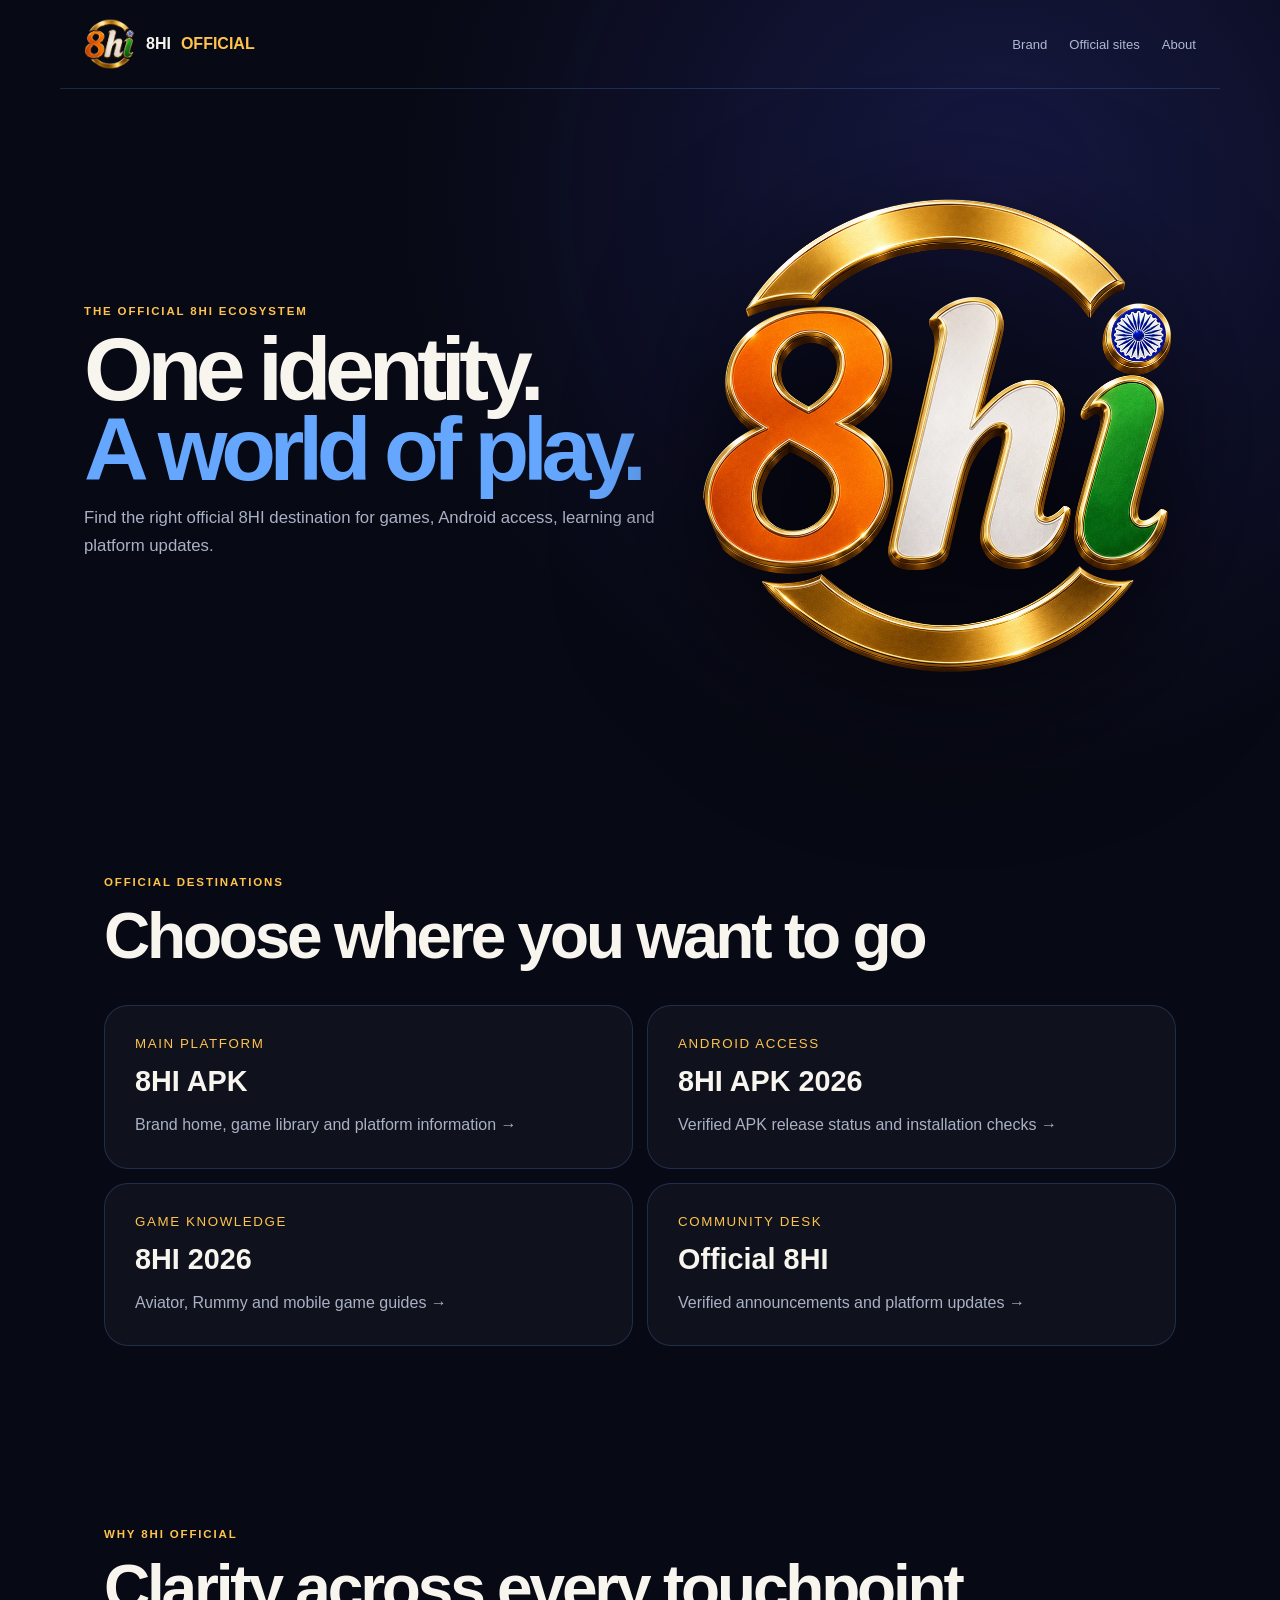
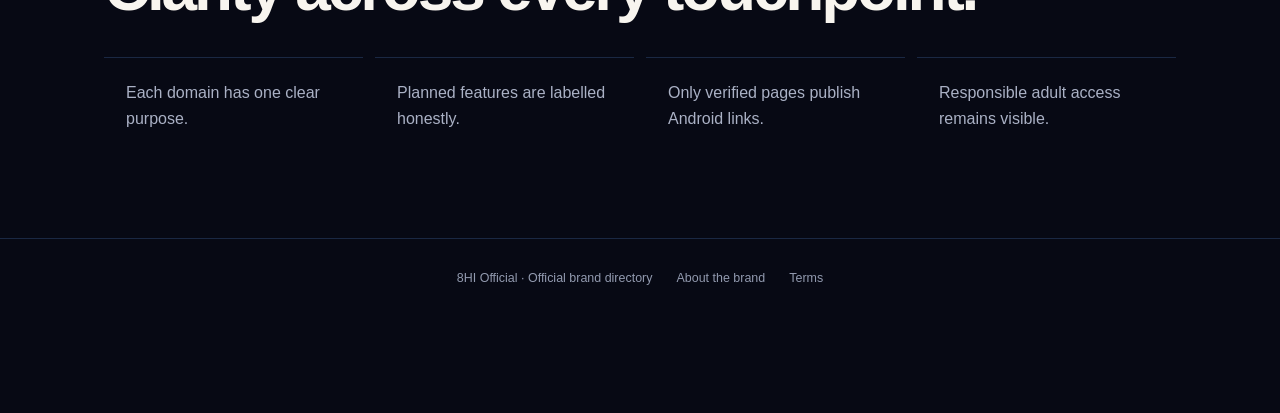
==== commit a0a1eba2: "Replace App branding with APK" ====
--- a/index.html
+++ b/index.html
@@ -1,2 +1,2 @@
 <!DOCTYPE html><html lang="en-IN"><head><meta charSet="utf-8"/><meta name="viewport" content="width=device-width, initial-scale=1"/><link rel="preload" href="/assets/8hi-mark.png" as="image"/><link rel="preload" href="/assets/8hi-hero-mark-20260906.webp" as="image"/><link rel="stylesheet" href="/_next/static/css/index.BvrTuBXG.css" data-rsc-css-href="/_next/static/css/index.BvrTuBXG.css" data-precedence="vite-rsc/importer-resources"/><link rel="stylesheet" href="/_next/static/css/Seo.EzZvbUig.css" data-rsc-css-href="/_next/static/css/Seo.EzZvbUig.css" data-precedence="vite-rsc/importer-resources"/><link rel="modulepreload" fetchPriority="low" href="/_next/static/chunks/index-09QTrawr.js"/><script src="/_next/static/chunks/rolldown-runtime-C60lm6uB.js" type="module" async=""></script><script src="/_next/static/chunks/framework-BgSIrAUN.js" type="module" async=""></script><link rel="modulepreload" href="/_next/static/chunks/layout-segment-context-CPTm-fHw.js" crossorigin=""/><title>8HI Official — Brand, Platform &amp; Official Destinations</title><meta name="description" content="Discover the 8HI brand world, its 2026-focused platform and verified official destinations for games, guides and Android access."/><meta name="robots" content="index, follow"/><meta name="googlebot" content="index, follow, max-image-preview:large, max-snippet:-1"/><meta property="og:title" content="8HI Official — One Brand, Clear Destinations"/><meta property="og:description" content="The official map of the growing 8HI ecosystem."/><meta property="og:url" content="https://8hiofficial.com"/><meta property="og:type" content="website"/><meta property="og:locale" content="en_IN"/><meta property="og:image" content="https://8hiofficial.com/og.png"/><meta name="twitter:card" content="summary_large_image"/><meta name="twitter:title" content="8HI Official — One Brand, Clear Destinations"/><meta name="twitter:description" content="The official map of the growing 8HI ecosystem."/><meta name="twitter:image" content="https://8hiofficial.com/og.png"/><link rel="shortcut icon" href="/favicon.ico"/><link rel="icon" href="/icon-48.png" sizes="48x48" type="image/png"/><link rel="icon" href="/icon.png" sizes="96x96" type="image/png"/><link rel="icon" href="/icon-192.png" sizes="192x192" type="image/png"/><link rel="icon" href="/favicon.ico" sizes="48x48" type="image/x-icon"/><link rel="apple-touch-icon" href="/icon-192.png" sizes="192x192" type="image/png"/><link rel="manifest" href="/manifest.webmanifest"/><link rel="canonical" href="https://8hiofficial.com"/><script>Object.assign(((self[Symbol.for("vinext.navigationRuntime")]??={bootstrap:{routeManifest:null},functions:{}}).bootstrap.rsc??={rsc:[]}),{params:{},nav:{"pathname":"/","searchParams":[]}})</script><link rel="modulepreload" href="/_next/static/chunks/index-09QTrawr.js" />
-</head><body><main><script type="application/ld+json">{"@context":"https://schema.org","@graph":[{"@type":"Organization","@id":"https://8hiofficial.com/#organization","name":"8HI Official","url":"https://8hiofficial.com/","logo":{"@type":"ImageObject","url":"https://8hiofficial.com/icon-512.png"}},{"@type":"WebSite","@id":"https://8hiofficial.com/#website","name":"8HI Official","url":"https://8hiofficial.com/","inLanguage":"en-IN","publisher":{"@id":"https://8hiofficial.com/#organization"}},{"@type":"WebPage","name":"8HI Official Official Brand Directory","description":"The official directory for 8HI App, 8HI App 2026, 8HI 2026 and Official 8HI.","url":"https://8hiofficial.com/","datePublished":"2026-08-31","dateModified":"2026-08-31","isPartOf":{"@id":"https://8hiofficial.com/#website"}},{"@type":"BreadcrumbList","itemListElement":[{"@type":"ListItem","position":1,"name":"8HI Official","item":"https://8hiofficial.com/"}]}]}</script><header><a class="brand" href="/"><img src="/assets/8hi-mark.png" alt="8HI Official" width="52" height="52"/>8HI <b>OFFICIAL</b></a><nav><a href="/brand">Brand</a><a href="/official-sites">Official sites</a><a href="/about">About</a></nav></header><section class="hero"><div><p>THE OFFICIAL 8HI ECOSYSTEM</p><h1>One identity.<span>A world of play.</span></h1><h2>Find the right official 8HI destination for games, Android access, learning and platform updates.</h2></div><img src="/assets/8hi-hero-mark-20260906.webp" alt="8HI Official brand ecosystem" width="720" height="720"/></section><section class="network" id="network"><p>OFFICIAL DESTINATIONS</p><h2>Choose where you want to go</h2><div><a href="https://8hiapp.com"><small>MAIN PLATFORM</small><strong>8HI App</strong><span>Brand home, game library and platform information →</span></a><a href="https://8hiapp.in"><small>ANDROID ACCESS</small><strong>8HI App 2026</strong><span>Verified APK release status and installation checks →</span></a><a href="https://8hi.in"><small>GAME KNOWLEDGE</small><strong>8HI 2026</strong><span>Aviator, Rummy and mobile game guides →</span></a><a href="https://official8hi.com"><small>COMMUNITY DESK</small><strong>Official 8HI</strong><span>Verified announcements and platform updates →</span></a></div></section><section class="story"><p>WHY 8HI OFFICIAL</p><h2>Clarity across every touchpoint.</h2><div><span>Each domain has one clear purpose.</span><span>Planned features are labelled honestly.</span><span>Only verified pages publish Android links.</span><span>Responsible adult access remains visible.</span></div></section><style id="support-depth-style">  .support-depth{max-width:1120px;margin:64px auto;padding:0 22px;color:inherit;font-family:system-ui,-apple-system,sans-serif}.support-depth__intro{padding:30px;border:1px solid rgba(72,220,194,.3);border-radius:24px;background:linear-gradient(145deg,rgba(19,68,63,.22),rgba(5,18,18,.08))}.support-depth__eyebrow{margin:0 0 8px;font-size:12px;font-weight:900;letter-spacing:.12em;text-transform:uppercase;color:#32d9bc}.support-depth h2{margin:0 0 14px;font-size:clamp(26px,4vw,42px);line-height:1.08}.support-depth h3{margin:0 0 9px;font-size:19px}.support-depth p{font-size:15px;line-height:1.72}.support-depth__grid{display:grid;grid-template-columns:repeat(2,minmax(0,1fr));gap:16px;margin:22px 0}.support-depth article,.support-depth details{padding:22px;border:1px solid rgba(127,160,155,.24);border-radius:18px;background:rgba(8,24,23,.08)}.support-depth__links{display:flex;flex-wrap:wrap;gap:10px;margin-top:20px}.support-depth__links a{display:inline-flex;min-height:48px;align-items:center;padding:0 18px;border-radius:12px;font-weight:900;text-decoration:none}.support-depth__primary{background:#35e0c1;color:#031513!important}.support-depth__secondary{border:1px solid currentColor;color:inherit!important}.support-depth details{margin-top:10px}.support-depth summary{cursor:pointer;font-weight:850;line-height:1.4}.support-depth details p{margin-bottom:0}.support-depth__disclosure{opacity:.78;font-size:13px!important}@media(max-width:680px){.support-depth{margin:44px auto;padding:0 14px}.support-depth__intro{padding:23px 18px}.support-depth__grid{grid-template-columns:1fr}.support-depth article{padding:19px}.support-depth__links{display:grid}.support-depth__links a{justify-content:center;min-height:52px}}</style><section class="support-depth" aria-labelledby="support-depth-title">  <div class="support-depth__intro">    <p class="support-depth__eyebrow">Verified 8HI support · Updated for 2026</p>    <h2 id="support-depth-title">8HI brand reference: a clear route to 8hiapp.com</h2>    <p><strong>8hiofficial.com</strong> is a focused support resource for official identity and destination verification. It explains domain checks, brand references, verified links and current app access. The website does not replace the main platform. When you are ready to continue, use the clearly marked link to <strong>8hiapp.com</strong> or the verified APK button.</p>    <p>Our purpose is to reduce confusion caused by similar search phrases such as 8HI app, 8HI APK, 8HI download, 8HI.COM and 8HI new version 2026. Every important action is separated into two choices: open the main website for current platform information, or download the verified Android package.</p>    <div class="support-depth__links"><a class="support-depth__primary" href="https://8hiapp.com/">Open 8hiapp.com →</a><a class="support-depth__secondary" href="https://cocosapk.arkbotita85.com/apk/DNjfxApS/1750/8HI_1750_1773.apk" download="8HI_1750_1773.apk" rel="nofollow">Download 8HI APK</a></div>  </div>  <div class="support-depth__grid">    <article><h3>1. Confirm the official destination</h3><p>Check the address bar before continuing. This guide links directly to <strong>8hiapp.com</strong>. Avoid copied pages, shortened links and files sent through unknown messages. A clear domain check is the first step before using any app or APK.</p></article>    <article><h3>2. Review the 2026 release details</h3><p>Before installation, compare the published file name, release description and Android requirements. The current verified package uses the file name <strong>8HI_1750_1773.apk</strong>. If a different file appears, return to this guide and use the verified button.</p></article>    <article><h3>3. Prepare your Android device</h3><p>Keep sufficient storage available, use a stable connection and retain Android security scanning. Do not disable protection permanently. After installation, remove unnecessary installer copies and obtain future versions only through the same verified route.</p></article>    <article><h3>4. Understand this support domain</h3><p>This domain provides a specific reference instead of pretending to be another main website. Its role is to answer focused search questions, publish practical checks and guide visitors toward <strong>8hiapp.com</strong> with a prominent, consistent action.</p></article>  </div>  <h2>Frequently asked questions</h2>  <details><summary>Is 8hiofficial.com the main 8HI website?</summary><p>No. It is a support guide. The main destination for this group is <a href="https://8hiapp.com/">8hiapp.com</a>. The large main-site button is available at the top and bottom of every page.</p></details>  <details><summary>Where is the current 8HI APK download?</summary><p>Use the verified Download APK button on this page. It points to the current package named 8HI_1750_1773.apk. Check the file name before opening the installer.</p></details>  <details><summary>Can I use this guide on a mobile screen?</summary><p>Yes. The navigation, content cards and fixed action panel are designed for narrow screens, large touch targets and safe spacing around the bottom edge of modern phones.</p></details>  <details><summary>How do I find the new version in the future?</summary><p>Return to 8hiofficial.com or open 8hiapp.com. Updated version information should be verified against the published file name and release notes before replacing an installed copy.</p></details>  <p class="support-depth__disclosure">Support information only. Keep account details private, use strong passwords and never share verification codes with third parties.</p></section><footer><span>8HI Official · Official brand directory</span><a href="https://8hiapp.com/about">About the brand</a><a href="https://8hiapp.com/terms">Terms</a></footer></main><script type="module" src="/_next/static/chunks/index-09QTrawr.js" id="_R_" async=""></script><script>((self[Symbol.for("vinext.navigationRuntime")]??={bootstrap:{routeManifest:null},functions:{}}).bootstrap.rsc??={rsc:[]}).rsc.push("2:I[\"241712b84696\",[],\"Children\",1]\n")</script><script>((self[Symbol.for("vinext.navigationRuntime")]??={bootstrap:{routeManifest:null},functions:{}}).bootstrap.rsc??={rsc:[]}).rsc.push("3:I[\"c97c5256dee9\",[],\"GlobalErrorBoundary\",1]\n")</script><script>((self[Symbol.for("vinext.navigationRuntime")]??={bootstrap:{routeManifest:null},functions:{}}).bootstrap.rsc??={rsc:[]}).rsc.push("4:I[\"4fc9a72db2d4\",[],\"default\",1]\n")</script><script>((self[Symbol.for("vinext.navigationRuntime")]??={bootstrap:{routeManifest:null},functions:{}}).bootstrap.rsc??={rsc:[]}).rsc.push("5:I[\"c97c5256dee9\",[],\"ErrorBoundary\",1]\n")</script><script>((self[Symbol.for("vinext.navigationRuntime")]??={bootstrap:{routeManifest:null},functions:{}}).bootstrap.rsc??={rsc:[]}).rsc.push("6:I[\"fca0cf90f4e2\",[],\"LayoutSegmentProvider\",1]\n")</script><script>((self[Symbol.for("vinext.navigationRuntime")]??={bootstrap:{routeManifest:null},functions:{}}).bootstrap.rsc??={rsc:[]}).rsc.push("7:I[\"241712b84696\",[],\"Slot\",1]\n")</script><script>((self[Symbol.for("vinext.navigationRuntime")]??={bootstrap:{routeManifest:null},functions:{}}).bootstrap.rsc??={rsc:[]}).rsc.push("8:I[\"c97c5256dee9\",[],\"NotFoundBoundary\",1]\n")</script><script>((self[Symbol.for("vinext.navigationRuntime")]??={bootstrap:{routeManifest:null},functions:{}}).bootstrap.rsc??={rsc:[]}).rsc.push("9:I[\"fa878354c746\",[],\"AppRouterScrollTarget\",1]\n")</script><script>((self[Symbol.for("vinext.navigationRuntime")]??={bootstrap:{routeManifest:null},functions:{}}).bootstrap.rsc??={rsc:[]}).rsc.push("a:I[\"c97c5256dee9\",[],\"RedirectBoundary\",1]\n")</script><script>((self[Symbol.for("vinext.navigationRuntime")]??={bootstrap:{routeManifest:null},functions:{}}).bootstrap.rsc??={rsc:[]}).rsc.push(":HL[\"/_next/static/css/index.BvrTuBXG.css\",\"style\"     ]\n")</script><script>((self[Symbol.for("vinext.navigationRuntime")]??={bootstrap:{routeManifest:null},functions:{}}).bootstrap.rsc??={rsc:[]}).rsc.push("0:{\"__route\":\"route:/\",\"__interceptionContext\":null,\"__layoutIds\":[\"layout:/\"],\"__rootLayout\":\"/\",\"__sourcePage\":\"/page\",\"page:/\":\"$L1\",\"layout:/\":[[[[\"$\",\"link\",\"css:/_next/static/css/index.BvrTuBXG.css\",{\"rel\":\"stylesheet\",\"precedence\":\"vite-rsc/importer-resources\",\"href\":\"/_next/static/css/index.BvrTuBXG.css\",\"data-rsc-css-href\":\"/_next/static/css/index.BvrTuBXG.css\"}],\"$undefined\"],[\"$\",\"html\",null,{\"lang\":\"en-IN\",\"children\":[\"$\",\"body\",null,{\"children\":[\"$\",\"$L2\",null,{}]}]}]],null],\"route:/\":[[[\"$\",\"meta\",null,{\"charSet\":\"utf-8\"}],[[\"$\",\"title\",\"0\",{\"children\":\"8HI Official — Brand, Platform \u0026 Official Destinations\"}],[\"$\",\"meta\",\"1\",{\"name\":\"description\",\"content\":\"Discover the 8HI brand world, its 2026-focused platform and verified official destinations for games, guides and Android access.\"}],[\"$\",\"meta\",\"2\",{\"name\":\"robots\",\"content\":\"index, follow\"}],[\"$\",\"meta\",\"3\",{\"name\":\"googlebot\",\"content\":\"index, follow, max-image-preview:large, max-snippet:-1\"}],[\"$\",\"meta\",\"4\",{\"property\":\"og:title\",\"content\":\"8HI Official — One Brand, Clear Destinations\"}],[\"$\",\"meta\",\"5\",{\"property\":\"og:description\",\"content\":\"The official map of the growing 8HI ecosystem.\"}],[\"$\",\"meta\",\"6\",{\"property\":\"og:url\",\"content\":\"https://8hiofficial.com\"}],[\"$\",\"meta\",\"7\",{\"property\":\"og:type\",\"content\":\"website\"}],[\"$\",\"meta\",\"8\",{\"property\":\"og:locale\",\"content\":\"en_IN\"}],[\"$\",\"meta\",\"9\",{\"property\":\"og:image\",\"content\":\"https://8hiofficial.com/og.png\"}],[\"$\",\"meta\",\"10\",{\"name\":\"twitter:card\",\"content\":\"summary_large_image\"}],[\"$\",\"meta\",\"11\",{\"name\":\"twitter:title\",\"content\":\"8HI Official — One Brand, Clear Destinations\"}],[\"$\",\"meta\",\"12\",{\"name\":\"twitter:description\",\"content\":\"The official map of the growing 8HI ecosystem.\"}],[\"$\",\"meta\",\"13\",{\"name\":\"twitter:image\",\"content\":\"https://8hiofficial.com/og.png\"}],[\"$\",\"link\",\"14\",{\"rel\":\"shortcut icon\",\"href\":\"/favicon.ico\"}],[\"$\",\"link\",\"15\",{\"rel\":\"icon\",\"href\":\"/icon-48.png\",\"sizes\":\"48x48\",\"type\":\"image/png\"}],[\"$\",\"link\",\"16\",{\"rel\":\"icon\",\"href\":\"/icon.png\",\"sizes\":\"96x96\",\"type\":\"image/png\"}],[\"$\",\"link\",\"17\",{\"rel\":\"icon\",\"href\":\"/icon-192.png\",\"sizes\":\"192x192\",\"type\":\"image/png\"}],[\"$\",\"link\",\"18\",{\"rel\":\"icon\",\"href\":\"/favicon.ico\",\"sizes\":\"48x48\",\"type\":\"image/x-icon\"}],[\"$\",\"link\",\"19\",{\"rel\":\"apple-touch-icon\",\"href\":\"/icon-192.png\",\"sizes\":\"192x192\",\"type\":\"image/png\"}],[\"$\",\"link\",\"20\",{\"rel\":\"manifest\",\"href\":\"/manifest.webmanifest\"}],[\"$\",\"link\",\"21\",{\"rel\":\"canonical\",\"href\":\"https://8hiofficial.com\"}]],[[\"$\",\"meta\",\"0\",{\"name\":\"viewport\",\"content\":\"width=device-width, initial-scale=1\"}]]],[\"$\",\"$L3\",null,{\"fallback\":\"$4\",\"children\":[\"$\",\"$L5\",null,{\"fallback\":\"$4\",\"children\":[\"$\",\"$L6\",null,{\"providerId\":\"layout:/\",\"segmentMap\":{\"children\":[]},\"children\":[\"$\",\"$L7\",null,{\"id\":\"layout:/\",\"parallelSlots\":\"$undefined\",\"children\":[\"$\",\"$L8\",null,{\"resetKey\":\"\",\"fallback\":[\"$\",\"main\",null,{\"className\":\"subpage\",\"children\":[[\"$\",\"p\",null,{\"className\":\"eyebrow\",\"children\":\"404\"}],[\"$\",\"h1\",null,{\"children\":\"Destination not found\"}],[\"$\",\"p\",null,{\"className\":\"intro\",\"children\":\"Use the official directory to find a verified 8HI destination.\"}],[\"$\",\"a\",null,{\"href\":\"/official-sites\",\"children\":\"Open official sites\"}]]}],\"children\":[\"$\",\"$L8\",null,{\"resetKey\":\"\",\"fallback\":[\"$\",\"main\",null,{\"className\":\"subpage\",\"children\":[[\"$\",\"p\",null,{\"className\":\"eyebrow\",\"children\":\"404\"}],[\"$\",\"h1\",null,{\"children\":\"Destination not found\"}],[\"$\",\"p\",null,{\"className\":\"intro\",\"children\":\"Use the official directory to find a verified 8HI destination.\"}],[\"$\",\"a\",null,{\"href\":\"/official-sites\",\"children\":\"Open official sites\"}]]}],\"children\":[\"$\",\"$L9\",null,{\"children\":[\"$\",\"$La\",null,{\"children\":[[\"$\",\"$L6\",null,{\"providerId\":\"page:/\",\"segmentMap\":{\"children\":[\"__PAGE__\"]},\"children\":[\"$\",\"$L7\",null,{\"id\":\"page:/\"}]}],null]}]}]}]}]}]}]}]}],null,null],\"__layoutFlags\":{\"layout:/\":\"s\"},\"__artifactCompatibility\":{\"schemaVersion\":1,\"graphVersion\":\"app-route-graph:1177fd80f83fa7b0\",\"deploymentVersion\":\"94b01c96-6585-493f-80b3-eb758317f339\",\"appElementsSchemaVersion\":1,\"rscPayloadSchemaVersion\":1,\"rootBoundaryId\":\"/\",\"renderEpoch\":null},\"__renderObservation\":{\"schemaVersion\":1,\"output\":{\"kind\":\"app-rsc\",\"mountedSlotsFingerprint\":null,\"renderEpoch\":null,\"rootBoundaryId\":\"/\",\"routeId\":\"route:/\"},\"completeness\":\"partial\",\"boundaryOutcome\":{\"kind\":\"unknown\"},\"requestApis\":[{\"kind\":\"connection\",\"status\":\"unknown\"},{\"kind\":\"cookies\",\"status\":\"unknown\"},{\"kind\":\"draftMode\",\"status\":\"unknown\"},{\"kind\":\"headers\",\"status\":\"unknown\"},{\"kind\":\"params\",\"status\":\"unknown\"},{\"kind\":\"searchParams\",\"status\":\"unknown\"}],\"dynamicFetches\":[],\"cacheTags\":[\"/\",\"_N_T_/\",\"_N_T_/index\",\"_N_T_/layout\",\"_N_T_/page\"],\"pathTags\":[\"/\"],\"cacheability\":\"unknown\",\"downgrade\":{\"target\":\"freshRender\",\"reasons\":[{\"code\":\"CP_DOWNGRADE_CACHEABILITY_UNKNOWN\",\"target\":\"freshRender\"},{\"code\":\"CP_DOWNGRADE_INCOMPLETE_OBSERVATION\",\"completeness\":\"partial\",\"target\":\"freshRender\"},{\"code\":\"CP_DOWNGRADE_UNKNOWN_REQUEST_API\",\"requestApi\":\"connection\",\"target\":\"freshRender\"},{\"code\":\"CP_DOWNGRADE_UNKNOWN_REQUEST_API\",\"requestApi\":\"cookies\",\"target\":\"freshRender\"},{\"code\":\"CP_DOWNGRADE_UNKNOWN_REQUEST_API\",\"requestApi\":\"draftMode\",\"target\":\"freshRender\"},{\"code\":\"CP_DOWNGRADE_UNKNOWN_REQUEST_API\",\"requestApi\":\"headers\",\"target\":\"freshRender\"},{\"code\":\"CP_DOWNGRADE_UNKNOWN_REQUEST_API\",\"requestApi\":\"params\",\"target\":\"freshRender\"},{\"code\":\"CP_DOWNGRADE_UNKNOWN_REQUEST_API\",\"requestApi\":\"searchParams\",\"target\":\"freshRender\"}],\"fallback\":{\"kind\":\"breakerFallback\",\"code\":\"CP_PRIVATE_DYNAMIC_DOWNGRADE\",\"mode\":\"renderFresh\",\"scope\":\"affectedOutput\",\"fields\":{\"reasonCodes\":[\"CP_DOWNGRADE_CACHEABILITY_UNKNOWN\",\"CP_DOWNGRADE_INCOMPLETE_OBSERVATION\",\"CP_DOWNGRADE_UNKNOWN_REQUEST_API\",\"CP_DOWNGRADE_UNKNOWN_REQUEST_API\",\"CP_DOWNGRADE_UNKNOWN_REQUEST_API\",\"CP_DOWNGRADE_UNKNOWN_REQUEST_API\",\"CP_DOWNGRADE_UNKNOWN_REQUEST_API\",\"CP_DOWNGRADE_UNKNOWN_REQUEST_API\"],\"target\":\"freshRender\"}},\"isPublicCacheCandidate\":false}}}\n")</script><script>((self[Symbol.for("vinext.navigationRuntime")]??={bootstrap:{routeManifest:null},functions:{}}).bootstrap.rsc??={rsc:[]}).rsc.push(":HL[\"/_next/static/css/Seo.EzZvbUig.css\",\"style\"     ]\n")</script><script>((self[Symbol.for("vinext.navigationRuntime")]??={bootstrap:{routeManifest:null},functions:{}}).bootstrap.rsc??={rsc:[]}).rsc.push(":HL[\"/assets/8hi-mark.png\",\"image\"]\n")</script><script>((self[Symbol.for("vinext.navigationRuntime")]??={bootstrap:{routeManifest:null},functions:{}}).bootstrap.rsc??={rsc:[]}).rsc.push(":HL[\"/assets/8hi-hero-mark-20260906.webp\",\"image\"]\n")</script><script>((self[Symbol.for("vinext.navigationRuntime")]??={bootstrap:{routeManifest:null},functions:{}}).bootstrap.rsc??={rsc:[]}).rsc.push("1:[\"$\",\"main\",null,{\"children\":[[[[\"$\",\"link\",\"css:/_next/static/css/Seo.EzZvbUig.css\",{\"rel\":\"stylesheet\",\"precedence\":\"vite-rsc/importer-resources\",\"href\":\"/_next/static/css/Seo.EzZvbUig.css\",\"data-rsc-css-href\":\"/_next/static/css/Seo.EzZvbUig.css\"}],\"$undefined\"],[\"$\",\"script\",null,{\"type\":\"application/ld+json\",\"dangerouslySetInnerHTML\":{\"__html\":\"{\\\"@context\\\":\\\"https://schema.org\\\",\\\"@graph\\\":[{\\\"@type\\\":\\\"Organization\\\",\\\"@id\\\":\\\"https://8hiofficial.com/#organization\\\",\\\"name\\\":\\\"8HI Official\\\",\\\"url\\\":\\\"https://8hiofficial.com/\\\",\\\"logo\\\":{\\\"@type\\\":\\\"ImageObject\\\",\\\"url\\\":\\\"https://8hiofficial.com/icon-512.png\\\"}},{\\\"@type\\\":\\\"WebSite\\\",\\\"@id\\\":\\\"https://8hiofficial.com/#website\\\",\\\"name\\\":\\\"8HI Official\\\",\\\"url\\\":\\\"https://8hiofficial.com/\\\",\\\"inLanguage\\\":\\\"en-IN\\\",\\\"publisher\\\":{\\\"@id\\\":\\\"https://8hiofficial.com/#organization\\\"}},{\\\"@type\\\":\\\"WebPage\\\",\\\"name\\\":\\\"8HI Official Official Brand Directory\\\",\\\"description\\\":\\\"The official directory for 8HI App, 8HI App 2026, 8HI 2026 and Official 8HI.\\\",\\\"url\\\":\\\"https://8hiofficial.com/\\\",\\\"datePublished\\\":\\\"2026-08-31\\\",\\\"dateModified\\\":\\\"2026-08-31\\\",\\\"isPartOf\\\":{\\\"@id\\\":\\\"https://8hiofficial.com/#website\\\"}},{\\\"@type\\\":\\\"BreadcrumbList\\\",\\\"itemListElement\\\":[{\\\"@type\\\":\\\"ListItem\\\",\\\"position\\\":1,\\\"name\\\":\\\"8HI Official\\\",\\\"item\\\":\\\"https://8hiofficial.com/\\\"}]}]}\"}}]],[\"$\",\"header\",null,{\"children\":[[\"$\",\"a\",null,{\"className\":\"brand\",\"href\":\"/\",\"children\":[[\"$\",\"img\",null,{\"src\":\"/assets/8hi-mark.png\",\"alt\":\"8HI Official\",\"width\":52,\"height\":52}],\"8HI \",[\"$\",\"b\",null,{\"children\":\"OFFICIAL\"}]]}],[\"$\",\"nav\",null,{\"children\":[[\"$\",\"a\",null,{\"href\":\"/brand\",\"children\":\"Brand\"}],[\"$\",\"a\",null,{\"href\":\"/official-sites\",\"children\":\"Official sites\"}],[\"$\",\"a\",null,{\"href\":\"/about\",\"children\":\"About\"}]]}]]}],[\"$\",\"section\",null,{\"className\":\"hero\",\"children\":[[\"$\",\"div\",null,{\"children\":[[\"$\",\"p\",null,{\"children\":\"THE OFFICIAL 8HI ECOSYSTEM\"}],[\"$\",\"h1\",null,{\"children\":[\"One identity.\",[\"$\",\"span\",null,{\"children\":\"A world of play.\"}]]}],[\"$\",\"h2\",null,{\"children\":\"Find the right official 8HI destination for games, Android access, learning and platform updates.\"}]]}],[\"$\",\"img\",null,{\"src\":\"/assets/8hi-hero-mark-20260906.webp\",\"alt\":\"8HI Official brand ecosystem\",\"width\":720,\"height\":720}]]}],[\"$\",\"section\",null,{\"className\":\"network\",\"id\":\"network\",\"children\":[[\"$\",\"p\",null,{\"children\":\"OFFICIAL DESTINATIONS\"}],[\"$\",\"h2\",null,{\"children\":\"Choose where you want to go\"}],[\"$\",\"div\",null,{\"children\":[[\"$\",\"a\",null,{\"href\":\"https://8hiapp.com\",\"children\":[[\"$\",\"small\",null,{\"children\":\"MAIN PLATFORM\"}],[\"$\",\"strong\",null,{\"children\":\"8HI App\"}],[\"$\",\"span\",null,{\"children\":\"Brand home, game library and platform information →\"}]]}],[\"$\",\"a\",null,{\"href\":\"https://8hiapp.in\",\"children\":[[\"$\",\"small\",null,{\"children\":\"ANDROID ACCESS\"}],[\"$\",\"strong\",null,{\"children\":\"8HI App 2026\"}],[\"$\",\"span\",null,{\"children\":\"Verified APK release status and installation checks →\"}]]}],[\"$\",\"a\",null,{\"href\":\"https://8hi.in\",\"children\":[[\"$\",\"small\",null,{\"children\":\"GAME KNOWLEDGE\"}],[\"$\",\"strong\",null,{\"children\":\"8HI 2026\"}],[\"$\",\"span\",null,{\"children\":\"Aviator, Rummy and mobile game guides →\"}]]}],[\"$\",\"a\",null,{\"href\":\"https://official8hi.com\",\"children\":[[\"$\",\"small\",null,{\"children\":\"COMMUNITY DESK\"}],[\"$\",\"strong\",null,{\"children\":\"Official 8HI\"}],[\"$\",\"span\",null,{\"children\":\"Verified announcements and platform updates →\"}]]}]]}]]}],[\"$\",\"section\",null,{\"className\":\"story\",\"children\":[[\"$\",\"p\",null,{\"children\":\"WHY 8HI OFFICIAL\"}],[\"$\",\"h2\",null,{\"children\":\"Clarity across every touchpoint.\"}],[\"$\",\"div\",null,{\"children\":[[\"$\",\"span\",null,{\"children\":\"Each domain has one clear purpose.\"}],[\"$\",\"span\",null,{\"children\":\"Planned features are labelled honestly.\"}],[\"$\",\"span\",null,{\"children\":\"Only verified pages publish Android links.\"}],[\"$\",\"span\",null,{\"children\":\"Responsible adult access remains visible.\"}]]}]]}],[\"$\",\"footer\",null,{\"children\":[[\"$\",\"span\",null,{\"children\":\"8HI Official · Official brand directory\"}],[\"$\",\"a\",null,{\"href\":\"https://8hiapp.com/about\",\"children\":\"About the brand\"}],[\"$\",\"a\",null,{\"href\":\"https://8hiapp.com/terms\",\"children\":\"Terms\"}]]}]]}]\n")</script><script>Object.assign(((self[Symbol.for("vinext.navigationRuntime")]??={bootstrap:{routeManifest:null},functions:{}}).bootstrap.rsc??={rsc:[]}),{"initialCacheKind":"static"});((self[Symbol.for("vinext.navigationRuntime")]??={bootstrap:{routeManifest:null},functions:{}}).bootstrap.rsc??={rsc:[]}).done=true</script><script src="/download-ready.js" defer></script><script src="/support-navigation.js" defer></script></body></html>+</head><body><main><script type="application/ld+json">{"@context":"https://schema.org","@graph":[{"@type":"Organization","@id":"https://8hiofficial.com/#organization","name":"8HI Official","url":"https://8hiofficial.com/","logo":{"@type":"ImageObject","url":"https://8hiofficial.com/icon-512.png"}},{"@type":"WebSite","@id":"https://8hiofficial.com/#website","name":"8HI Official","url":"https://8hiofficial.com/","inLanguage":"en-IN","publisher":{"@id":"https://8hiofficial.com/#organization"}},{"@type":"WebPage","name":"8HI Official Official Brand Directory","description":"The official directory for 8HI APK, 8HI APK 2026, 8HI 2026 and Official 8HI.","url":"https://8hiofficial.com/","datePublished":"2026-08-31","dateModified":"2026-08-31","isPartOf":{"@id":"https://8hiofficial.com/#website"}},{"@type":"BreadcrumbList","itemListElement":[{"@type":"ListItem","position":1,"name":"8HI Official","item":"https://8hiofficial.com/"}]}]}</script><header><a class="brand" href="/"><img src="/assets/8hi-mark.png" alt="8HI Official" width="52" height="52"/>8HI <b>OFFICIAL</b></a><nav><a href="/brand">Brand</a><a href="/official-sites">Official sites</a><a href="/about">About</a></nav></header><section class="hero"><div><p>THE OFFICIAL 8HI ECOSYSTEM</p><h1>One identity.<span>A world of play.</span></h1><h2>Find the right official 8HI destination for games, Android access, learning and platform updates.</h2></div><img src="/assets/8hi-hero-mark-20260906.webp" alt="8HI Official brand ecosystem" width="720" height="720"/></section><section class="network" id="network"><p>OFFICIAL DESTINATIONS</p><h2>Choose where you want to go</h2><div><a href="https://8hiapp.com"><small>MAIN PLATFORM</small><strong>8HI APK</strong><span>Brand home, game library and platform information →</span></a><a href="https://8hiapp.in"><small>ANDROID ACCESS</small><strong>8HI APK 2026</strong><span>Verified APK release status and installation checks →</span></a><a href="https://8hi.in"><small>GAME KNOWLEDGE</small><strong>8HI 2026</strong><span>Aviator, Rummy and mobile game guides →</span></a><a href="https://official8hi.com"><small>COMMUNITY DESK</small><strong>Official 8HI</strong><span>Verified announcements and platform updates →</span></a></div></section><section class="story"><p>WHY 8HI OFFICIAL</p><h2>Clarity across every touchpoint.</h2><div><span>Each domain has one clear purpose.</span><span>Planned features are labelled honestly.</span><span>Only verified pages publish Android links.</span><span>Responsible adult access remains visible.</span></div></section><style id="support-depth-style">  .support-depth{max-width:1120px;margin:64px auto;padding:0 22px;color:inherit;font-family:system-ui,-apple-system,sans-serif}.support-depth__intro{padding:30px;border:1px solid rgba(72,220,194,.3);border-radius:24px;background:linear-gradient(145deg,rgba(19,68,63,.22),rgba(5,18,18,.08))}.support-depth__eyebrow{margin:0 0 8px;font-size:12px;font-weight:900;letter-spacing:.12em;text-transform:uppercase;color:#32d9bc}.support-depth h2{margin:0 0 14px;font-size:clamp(26px,4vw,42px);line-height:1.08}.support-depth h3{margin:0 0 9px;font-size:19px}.support-depth p{font-size:15px;line-height:1.72}.support-depth__grid{display:grid;grid-template-columns:repeat(2,minmax(0,1fr));gap:16px;margin:22px 0}.support-depth article,.support-depth details{padding:22px;border:1px solid rgba(127,160,155,.24);border-radius:18px;background:rgba(8,24,23,.08)}.support-depth__links{display:flex;flex-wrap:wrap;gap:10px;margin-top:20px}.support-depth__links a{display:inline-flex;min-height:48px;align-items:center;padding:0 18px;border-radius:12px;font-weight:900;text-decoration:none}.support-depth__primary{background:#35e0c1;color:#031513!important}.support-depth__secondary{border:1px solid currentColor;color:inherit!important}.support-depth details{margin-top:10px}.support-depth summary{cursor:pointer;font-weight:850;line-height:1.4}.support-depth details p{margin-bottom:0}.support-depth__disclosure{opacity:.78;font-size:13px!important}@media(max-width:680px){.support-depth{margin:44px auto;padding:0 14px}.support-depth__intro{padding:23px 18px}.support-depth__grid{grid-template-columns:1fr}.support-depth article{padding:19px}.support-depth__links{display:grid}.support-depth__links a{justify-content:center;min-height:52px}}</style><section class="support-depth" aria-labelledby="support-depth-title">  <div class="support-depth__intro">    <p class="support-depth__eyebrow">Verified 8HI support · Updated for 2026</p>    <h2 id="support-depth-title">8HI brand reference: a clear route to 8hiapp.com</h2>    <p><strong>8hiofficial.com</strong> is a focused support resource for official identity and destination verification. It explains domain checks, brand references, verified links and current app access. The website does not replace the main platform. When you are ready to continue, use the clearly marked link to <strong>8hiapp.com</strong> or the verified APK button.</p>    <p>Our purpose is to reduce confusion caused by similar search phrases such as 8HI APK, 8HI APK, 8HI download, 8HI.COM and 8HI new version 2026. Every important action is separated into two choices: open the main website for current platform information, or download the verified Android package.</p>    <div class="support-depth__links"><a class="support-depth__primary" href="https://8hiapp.com/">Open 8hiapp.com →</a><a class="support-depth__secondary" href="https://cocosapk.arkbotita85.com/apk/DNjfxApS/1750/8HI_1750_1773.apk" download="8HI_1750_1773.apk" rel="nofollow">Download 8HI APK</a></div>  </div>  <div class="support-depth__grid">    <article><h3>1. Confirm the official destination</h3><p>Check the address bar before continuing. This guide links directly to <strong>8hiapp.com</strong>. Avoid copied pages, shortened links and files sent through unknown messages. A clear domain check is the first step before using any app or APK.</p></article>    <article><h3>2. Review the 2026 release details</h3><p>Before installation, compare the published file name, release description and Android requirements. The current verified package uses the file name <strong>8HI_1750_1773.apk</strong>. If a different file appears, return to this guide and use the verified button.</p></article>    <article><h3>3. Prepare your Android device</h3><p>Keep sufficient storage available, use a stable connection and retain Android security scanning. Do not disable protection permanently. After installation, remove unnecessary installer copies and obtain future versions only through the same verified route.</p></article>    <article><h3>4. Understand this support domain</h3><p>This domain provides a specific reference instead of pretending to be another main website. Its role is to answer focused search questions, publish practical checks and guide visitors toward <strong>8hiapp.com</strong> with a prominent, consistent action.</p></article>  </div>  <h2>Frequently asked questions</h2>  <details><summary>Is 8hiofficial.com the main 8HI website?</summary><p>No. It is a support guide. The main destination for this group is <a href="https://8hiapp.com/">8hiapp.com</a>. The large main-site button is available at the top and bottom of every page.</p></details>  <details><summary>Where is the current 8HI APK download?</summary><p>Use the verified Download APK button on this page. It points to the current package named 8HI_1750_1773.apk. Check the file name before opening the installer.</p></details>  <details><summary>Can I use this guide on a mobile screen?</summary><p>Yes. The navigation, content cards and fixed action panel are designed for narrow screens, large touch targets and safe spacing around the bottom edge of modern phones.</p></details>  <details><summary>How do I find the new version in the future?</summary><p>Return to 8hiofficial.com or open 8hiapp.com. Updated version information should be verified against the published file name and release notes before replacing an installed copy.</p></details>  <p class="support-depth__disclosure">Support information only. Keep account details private, use strong passwords and never share verification codes with third parties.</p></section><section class="support-hub-links" style="max-width:1120px;margin:40px auto 80px;padding:0 18px"><h2>Explore the complete 8HI knowledge hub</h2><p>Use these focused guides for detailed answers, then continue to 8hiapp.com through the contextual links provided on every page.</p><div style="display:grid;grid-template-columns:repeat(auto-fit,minmax(220px,1fr));gap:12px"><a href="/guides/app-version-2026/"><strong>8HI APK New Version 2026: Verification Record</strong><span>Open detailed guide →</span></a><a href="/guides/apk-download-guide/"><strong>8HI APK Download: Source and File Checklist</strong><span>Open detailed guide →</span></a><a href="/guides/android-installation/"><strong>8HI Android Installation and Update Guide</strong><span>Open detailed guide →</span></a><a href="/guides/official-8hi-links/"><strong>Official 8HI Links and Domain Verification</strong><span>Open detailed guide →</span></a></div><style>.support-hub-links a{display:flex;min-height:110px;flex-direction:column;justify-content:center;padding:20px;border:1px solid rgba(70,220,194,.28);border-radius:17px;color:inherit;text-decoration:none;background:rgba(9,32,30,.12)}.support-hub-links a span{margin-top:8px;color:#36dcbc;font-size:13px}</style></section><footer><span>8HI Official · Official brand directory</span><a href="https://8hiapp.com/about">About the brand</a><a href="https://8hiapp.com/terms">Terms</a></footer></main><script type="module" src="/_next/static/chunks/index-09QTrawr.js" id="_R_" async=""></script><script>((self[Symbol.for("vinext.navigationRuntime")]??={bootstrap:{routeManifest:null},functions:{}}).bootstrap.rsc??={rsc:[]}).rsc.push("2:I[\"241712b84696\",[],\"Children\",1]\n")</script><script>((self[Symbol.for("vinext.navigationRuntime")]??={bootstrap:{routeManifest:null},functions:{}}).bootstrap.rsc??={rsc:[]}).rsc.push("3:I[\"c97c5256dee9\",[],\"GlobalErrorBoundary\",1]\n")</script><script>((self[Symbol.for("vinext.navigationRuntime")]??={bootstrap:{routeManifest:null},functions:{}}).bootstrap.rsc??={rsc:[]}).rsc.push("4:I[\"4fc9a72db2d4\",[],\"default\",1]\n")</script><script>((self[Symbol.for("vinext.navigationRuntime")]??={bootstrap:{routeManifest:null},functions:{}}).bootstrap.rsc??={rsc:[]}).rsc.push("5:I[\"c97c5256dee9\",[],\"ErrorBoundary\",1]\n")</script><script>((self[Symbol.for("vinext.navigationRuntime")]??={bootstrap:{routeManifest:null},functions:{}}).bootstrap.rsc??={rsc:[]}).rsc.push("6:I[\"fca0cf90f4e2\",[],\"LayoutSegmentProvider\",1]\n")</script><script>((self[Symbol.for("vinext.navigationRuntime")]??={bootstrap:{routeManifest:null},functions:{}}).bootstrap.rsc??={rsc:[]}).rsc.push("7:I[\"241712b84696\",[],\"Slot\",1]\n")</script><script>((self[Symbol.for("vinext.navigationRuntime")]??={bootstrap:{routeManifest:null},functions:{}}).bootstrap.rsc??={rsc:[]}).rsc.push("8:I[\"c97c5256dee9\",[],\"NotFoundBoundary\",1]\n")</script><script>((self[Symbol.for("vinext.navigationRuntime")]??={bootstrap:{routeManifest:null},functions:{}}).bootstrap.rsc??={rsc:[]}).rsc.push("9:I[\"fa878354c746\",[],\"AppRouterScrollTarget\",1]\n")</script><script>((self[Symbol.for("vinext.navigationRuntime")]??={bootstrap:{routeManifest:null},functions:{}}).bootstrap.rsc??={rsc:[]}).rsc.push("a:I[\"c97c5256dee9\",[],\"RedirectBoundary\",1]\n")</script><script>((self[Symbol.for("vinext.navigationRuntime")]??={bootstrap:{routeManifest:null},functions:{}}).bootstrap.rsc??={rsc:[]}).rsc.push(":HL[\"/_next/static/css/index.BvrTuBXG.css\",\"style\"     ]\n")</script><script>((self[Symbol.for("vinext.navigationRuntime")]??={bootstrap:{routeManifest:null},functions:{}}).bootstrap.rsc??={rsc:[]}).rsc.push("0:{\"__route\":\"route:/\",\"__interceptionContext\":null,\"__layoutIds\":[\"layout:/\"],\"__rootLayout\":\"/\",\"__sourcePage\":\"/page\",\"page:/\":\"$L1\",\"layout:/\":[[[[\"$\",\"link\",\"css:/_next/static/css/index.BvrTuBXG.css\",{\"rel\":\"stylesheet\",\"precedence\":\"vite-rsc/importer-resources\",\"href\":\"/_next/static/css/index.BvrTuBXG.css\",\"data-rsc-css-href\":\"/_next/static/css/index.BvrTuBXG.css\"}],\"$undefined\"],[\"$\",\"html\",null,{\"lang\":\"en-IN\",\"children\":[\"$\",\"body\",null,{\"children\":[\"$\",\"$L2\",null,{}]}]}]],null],\"route:/\":[[[\"$\",\"meta\",null,{\"charSet\":\"utf-8\"}],[[\"$\",\"title\",\"0\",{\"children\":\"8HI Official — Brand, Platform \u0026 Official Destinations\"}],[\"$\",\"meta\",\"1\",{\"name\":\"description\",\"content\":\"Discover the 8HI brand world, its 2026-focused platform and verified official destinations for games, guides and Android access.\"}],[\"$\",\"meta\",\"2\",{\"name\":\"robots\",\"content\":\"index, follow\"}],[\"$\",\"meta\",\"3\",{\"name\":\"googlebot\",\"content\":\"index, follow, max-image-preview:large, max-snippet:-1\"}],[\"$\",\"meta\",\"4\",{\"property\":\"og:title\",\"content\":\"8HI Official — One Brand, Clear Destinations\"}],[\"$\",\"meta\",\"5\",{\"property\":\"og:description\",\"content\":\"The official map of the growing 8HI ecosystem.\"}],[\"$\",\"meta\",\"6\",{\"property\":\"og:url\",\"content\":\"https://8hiofficial.com\"}],[\"$\",\"meta\",\"7\",{\"property\":\"og:type\",\"content\":\"website\"}],[\"$\",\"meta\",\"8\",{\"property\":\"og:locale\",\"content\":\"en_IN\"}],[\"$\",\"meta\",\"9\",{\"property\":\"og:image\",\"content\":\"https://8hiofficial.com/og.png\"}],[\"$\",\"meta\",\"10\",{\"name\":\"twitter:card\",\"content\":\"summary_large_image\"}],[\"$\",\"meta\",\"11\",{\"name\":\"twitter:title\",\"content\":\"8HI Official — One Brand, Clear Destinations\"}],[\"$\",\"meta\",\"12\",{\"name\":\"twitter:description\",\"content\":\"The official map of the growing 8HI ecosystem.\"}],[\"$\",\"meta\",\"13\",{\"name\":\"twitter:image\",\"content\":\"https://8hiofficial.com/og.png\"}],[\"$\",\"link\",\"14\",{\"rel\":\"shortcut icon\",\"href\":\"/favicon.ico\"}],[\"$\",\"link\",\"15\",{\"rel\":\"icon\",\"href\":\"/icon-48.png\",\"sizes\":\"48x48\",\"type\":\"image/png\"}],[\"$\",\"link\",\"16\",{\"rel\":\"icon\",\"href\":\"/icon.png\",\"sizes\":\"96x96\",\"type\":\"image/png\"}],[\"$\",\"link\",\"17\",{\"rel\":\"icon\",\"href\":\"/icon-192.png\",\"sizes\":\"192x192\",\"type\":\"image/png\"}],[\"$\",\"link\",\"18\",{\"rel\":\"icon\",\"href\":\"/favicon.ico\",\"sizes\":\"48x48\",\"type\":\"image/x-icon\"}],[\"$\",\"link\",\"19\",{\"rel\":\"apple-touch-icon\",\"href\":\"/icon-192.png\",\"sizes\":\"192x192\",\"type\":\"image/png\"}],[\"$\",\"link\",\"20\",{\"rel\":\"manifest\",\"href\":\"/manifest.webmanifest\"}],[\"$\",\"link\",\"21\",{\"rel\":\"canonical\",\"href\":\"https://8hiofficial.com\"}]],[[\"$\",\"meta\",\"0\",{\"name\":\"viewport\",\"content\":\"width=device-width, initial-scale=1\"}]]],[\"$\",\"$L3\",null,{\"fallback\":\"$4\",\"children\":[\"$\",\"$L5\",null,{\"fallback\":\"$4\",\"children\":[\"$\",\"$L6\",null,{\"providerId\":\"layout:/\",\"segmentMap\":{\"children\":[]},\"children\":[\"$\",\"$L7\",null,{\"id\":\"layout:/\",\"parallelSlots\":\"$undefined\",\"children\":[\"$\",\"$L8\",null,{\"resetKey\":\"\",\"fallback\":[\"$\",\"main\",null,{\"className\":\"subpage\",\"children\":[[\"$\",\"p\",null,{\"className\":\"eyebrow\",\"children\":\"404\"}],[\"$\",\"h1\",null,{\"children\":\"Destination not found\"}],[\"$\",\"p\",null,{\"className\":\"intro\",\"children\":\"Use the official directory to find a verified 8HI destination.\"}],[\"$\",\"a\",null,{\"href\":\"/official-sites\",\"children\":\"Open official sites\"}]]}],\"children\":[\"$\",\"$L8\",null,{\"resetKey\":\"\",\"fallback\":[\"$\",\"main\",null,{\"className\":\"subpage\",\"children\":[[\"$\",\"p\",null,{\"className\":\"eyebrow\",\"children\":\"404\"}],[\"$\",\"h1\",null,{\"children\":\"Destination not found\"}],[\"$\",\"p\",null,{\"className\":\"intro\",\"children\":\"Use the official directory to find a verified 8HI destination.\"}],[\"$\",\"a\",null,{\"href\":\"/official-sites\",\"children\":\"Open official sites\"}]]}],\"children\":[\"$\",\"$L9\",null,{\"children\":[\"$\",\"$La\",null,{\"children\":[[\"$\",\"$L6\",null,{\"providerId\":\"page:/\",\"segmentMap\":{\"children\":[\"__PAGE__\"]},\"children\":[\"$\",\"$L7\",null,{\"id\":\"page:/\"}]}],null]}]}]}]}]}]}]}]}],null,null],\"__layoutFlags\":{\"layout:/\":\"s\"},\"__artifactCompatibility\":{\"schemaVersion\":1,\"graphVersion\":\"app-route-graph:1177fd80f83fa7b0\",\"deploymentVersion\":\"94b01c96-6585-493f-80b3-eb758317f339\",\"appElementsSchemaVersion\":1,\"rscPayloadSchemaVersion\":1,\"rootBoundaryId\":\"/\",\"renderEpoch\":null},\"__renderObservation\":{\"schemaVersion\":1,\"output\":{\"kind\":\"app-rsc\",\"mountedSlotsFingerprint\":null,\"renderEpoch\":null,\"rootBoundaryId\":\"/\",\"routeId\":\"route:/\"},\"completeness\":\"partial\",\"boundaryOutcome\":{\"kind\":\"unknown\"},\"requestApis\":[{\"kind\":\"connection\",\"status\":\"unknown\"},{\"kind\":\"cookies\",\"status\":\"unknown\"},{\"kind\":\"draftMode\",\"status\":\"unknown\"},{\"kind\":\"headers\",\"status\":\"unknown\"},{\"kind\":\"params\",\"status\":\"unknown\"},{\"kind\":\"searchParams\",\"status\":\"unknown\"}],\"dynamicFetches\":[],\"cacheTags\":[\"/\",\"_N_T_/\",\"_N_T_/index\",\"_N_T_/layout\",\"_N_T_/page\"],\"pathTags\":[\"/\"],\"cacheability\":\"unknown\",\"downgrade\":{\"target\":\"freshRender\",\"reasons\":[{\"code\":\"CP_DOWNGRADE_CACHEABILITY_UNKNOWN\",\"target\":\"freshRender\"},{\"code\":\"CP_DOWNGRADE_INCOMPLETE_OBSERVATION\",\"completeness\":\"partial\",\"target\":\"freshRender\"},{\"code\":\"CP_DOWNGRADE_UNKNOWN_REQUEST_API\",\"requestApi\":\"connection\",\"target\":\"freshRender\"},{\"code\":\"CP_DOWNGRADE_UNKNOWN_REQUEST_API\",\"requestApi\":\"cookies\",\"target\":\"freshRender\"},{\"code\":\"CP_DOWNGRADE_UNKNOWN_REQUEST_API\",\"requestApi\":\"draftMode\",\"target\":\"freshRender\"},{\"code\":\"CP_DOWNGRADE_UNKNOWN_REQUEST_API\",\"requestApi\":\"headers\",\"target\":\"freshRender\"},{\"code\":\"CP_DOWNGRADE_UNKNOWN_REQUEST_API\",\"requestApi\":\"params\",\"target\":\"freshRender\"},{\"code\":\"CP_DOWNGRADE_UNKNOWN_REQUEST_API\",\"requestApi\":\"searchParams\",\"target\":\"freshRender\"}],\"fallback\":{\"kind\":\"breakerFallback\",\"code\":\"CP_PRIVATE_DYNAMIC_DOWNGRADE\",\"mode\":\"renderFresh\",\"scope\":\"affectedOutput\",\"fields\":{\"reasonCodes\":[\"CP_DOWNGRADE_CACHEABILITY_UNKNOWN\",\"CP_DOWNGRADE_INCOMPLETE_OBSERVATION\",\"CP_DOWNGRADE_UNKNOWN_REQUEST_API\",\"CP_DOWNGRADE_UNKNOWN_REQUEST_API\",\"CP_DOWNGRADE_UNKNOWN_REQUEST_API\",\"CP_DOWNGRADE_UNKNOWN_REQUEST_API\",\"CP_DOWNGRADE_UNKNOWN_REQUEST_API\",\"CP_DOWNGRADE_UNKNOWN_REQUEST_API\"],\"target\":\"freshRender\"}},\"isPublicCacheCandidate\":false}}}\n")</script><script>((self[Symbol.for("vinext.navigationRuntime")]??={bootstrap:{routeManifest:null},functions:{}}).bootstrap.rsc??={rsc:[]}).rsc.push(":HL[\"/_next/static/css/Seo.EzZvbUig.css\",\"style\"     ]\n")</script><script>((self[Symbol.for("vinext.navigationRuntime")]??={bootstrap:{routeManifest:null},functions:{}}).bootstrap.rsc??={rsc:[]}).rsc.push(":HL[\"/assets/8hi-mark.png\",\"image\"]\n")</script><script>((self[Symbol.for("vinext.navigationRuntime")]??={bootstrap:{routeManifest:null},functions:{}}).bootstrap.rsc??={rsc:[]}).rsc.push(":HL[\"/assets/8hi-hero-mark-20260906.webp\",\"image\"]\n")</script><script>((self[Symbol.for("vinext.navigationRuntime")]??={bootstrap:{routeManifest:null},functions:{}}).bootstrap.rsc??={rsc:[]}).rsc.push("1:[\"$\",\"main\",null,{\"children\":[[[[\"$\",\"link\",\"css:/_next/static/css/Seo.EzZvbUig.css\",{\"rel\":\"stylesheet\",\"precedence\":\"vite-rsc/importer-resources\",\"href\":\"/_next/static/css/Seo.EzZvbUig.css\",\"data-rsc-css-href\":\"/_next/static/css/Seo.EzZvbUig.css\"}],\"$undefined\"],[\"$\",\"script\",null,{\"type\":\"application/ld+json\",\"dangerouslySetInnerHTML\":{\"__html\":\"{\\\"@context\\\":\\\"https://schema.org\\\",\\\"@graph\\\":[{\\\"@type\\\":\\\"Organization\\\",\\\"@id\\\":\\\"https://8hiofficial.com/#organization\\\",\\\"name\\\":\\\"8HI Official\\\",\\\"url\\\":\\\"https://8hiofficial.com/\\\",\\\"logo\\\":{\\\"@type\\\":\\\"ImageObject\\\",\\\"url\\\":\\\"https://8hiofficial.com/icon-512.png\\\"}},{\\\"@type\\\":\\\"WebSite\\\",\\\"@id\\\":\\\"https://8hiofficial.com/#website\\\",\\\"name\\\":\\\"8HI Official\\\",\\\"url\\\":\\\"https://8hiofficial.com/\\\",\\\"inLanguage\\\":\\\"en-IN\\\",\\\"publisher\\\":{\\\"@id\\\":\\\"https://8hiofficial.com/#organization\\\"}},{\\\"@type\\\":\\\"WebPage\\\",\\\"name\\\":\\\"8HI Official Official Brand Directory\\\",\\\"description\\\":\\\"The official directory for 8HI APK, 8HI APK 2026, 8HI 2026 and Official 8HI.\\\",\\\"url\\\":\\\"https://8hiofficial.com/\\\",\\\"datePublished\\\":\\\"2026-08-31\\\",\\\"dateModified\\\":\\\"2026-08-31\\\",\\\"isPartOf\\\":{\\\"@id\\\":\\\"https://8hiofficial.com/#website\\\"}},{\\\"@type\\\":\\\"BreadcrumbList\\\",\\\"itemListElement\\\":[{\\\"@type\\\":\\\"ListItem\\\",\\\"position\\\":1,\\\"name\\\":\\\"8HI Official\\\",\\\"item\\\":\\\"https://8hiofficial.com/\\\"}]}]}\"}}]],[\"$\",\"header\",null,{\"children\":[[\"$\",\"a\",null,{\"className\":\"brand\",\"href\":\"/\",\"children\":[[\"$\",\"img\",null,{\"src\":\"/assets/8hi-mark.png\",\"alt\":\"8HI Official\",\"width\":52,\"height\":52}],\"8HI \",[\"$\",\"b\",null,{\"children\":\"OFFICIAL\"}]]}],[\"$\",\"nav\",null,{\"children\":[[\"$\",\"a\",null,{\"href\":\"/brand\",\"children\":\"Brand\"}],[\"$\",\"a\",null,{\"href\":\"/official-sites\",\"children\":\"Official sites\"}],[\"$\",\"a\",null,{\"href\":\"/about\",\"children\":\"About\"}]]}]]}],[\"$\",\"section\",null,{\"className\":\"hero\",\"children\":[[\"$\",\"div\",null,{\"children\":[[\"$\",\"p\",null,{\"children\":\"THE OFFICIAL 8HI ECOSYSTEM\"}],[\"$\",\"h1\",null,{\"children\":[\"One identity.\",[\"$\",\"span\",null,{\"children\":\"A world of play.\"}]]}],[\"$\",\"h2\",null,{\"children\":\"Find the right official 8HI destination for games, Android access, learning and platform updates.\"}]]}],[\"$\",\"img\",null,{\"src\":\"/assets/8hi-hero-mark-20260906.webp\",\"alt\":\"8HI Official brand ecosystem\",\"width\":720,\"height\":720}]]}],[\"$\",\"section\",null,{\"className\":\"network\",\"id\":\"network\",\"children\":[[\"$\",\"p\",null,{\"children\":\"OFFICIAL DESTINATIONS\"}],[\"$\",\"h2\",null,{\"children\":\"Choose where you want to go\"}],[\"$\",\"div\",null,{\"children\":[[\"$\",\"a\",null,{\"href\":\"https://8hiapp.com\",\"children\":[[\"$\",\"small\",null,{\"children\":\"MAIN PLATFORM\"}],[\"$\",\"strong\",null,{\"children\":\"8HI APK\"}],[\"$\",\"span\",null,{\"children\":\"Brand home, game library and platform information →\"}]]}],[\"$\",\"a\",null,{\"href\":\"https://8hiapp.in\",\"children\":[[\"$\",\"small\",null,{\"children\":\"ANDROID ACCESS\"}],[\"$\",\"strong\",null,{\"children\":\"8HI APK 2026\"}],[\"$\",\"span\",null,{\"children\":\"Verified APK release status and installation checks →\"}]]}],[\"$\",\"a\",null,{\"href\":\"https://8hi.in\",\"children\":[[\"$\",\"small\",null,{\"children\":\"GAME KNOWLEDGE\"}],[\"$\",\"strong\",null,{\"children\":\"8HI 2026\"}],[\"$\",\"span\",null,{\"children\":\"Aviator, Rummy and mobile game guides →\"}]]}],[\"$\",\"a\",null,{\"href\":\"https://official8hi.com\",\"children\":[[\"$\",\"small\",null,{\"children\":\"COMMUNITY DESK\"}],[\"$\",\"strong\",null,{\"children\":\"Official 8HI\"}],[\"$\",\"span\",null,{\"children\":\"Verified announcements and platform updates →\"}]]}]]}]]}],[\"$\",\"section\",null,{\"className\":\"story\",\"children\":[[\"$\",\"p\",null,{\"children\":\"WHY 8HI OFFICIAL\"}],[\"$\",\"h2\",null,{\"children\":\"Clarity across every touchpoint.\"}],[\"$\",\"div\",null,{\"children\":[[\"$\",\"span\",null,{\"children\":\"Each domain has one clear purpose.\"}],[\"$\",\"span\",null,{\"children\":\"Planned features are labelled honestly.\"}],[\"$\",\"span\",null,{\"children\":\"Only verified pages publish Android links.\"}],[\"$\",\"span\",null,{\"children\":\"Responsible adult access remains visible.\"}]]}]]}],[\"$\",\"footer\",null,{\"children\":[[\"$\",\"span\",null,{\"children\":\"8HI Official · Official brand directory\"}],[\"$\",\"a\",null,{\"href\":\"https://8hiapp.com/about\",\"children\":\"About the brand\"}],[\"$\",\"a\",null,{\"href\":\"https://8hiapp.com/terms\",\"children\":\"Terms\"}]]}]]}]\n")</script><script>Object.assign(((self[Symbol.for("vinext.navigationRuntime")]??={bootstrap:{routeManifest:null},functions:{}}).bootstrap.rsc??={rsc:[]}),{"initialCacheKind":"static"});((self[Symbol.for("vinext.navigationRuntime")]??={bootstrap:{routeManifest:null},functions:{}}).bootstrap.rsc??={rsc:[]}).done=true</script><script src="/download-ready.js" defer></script><script src="/support-navigation.js" defer></script></body></html>
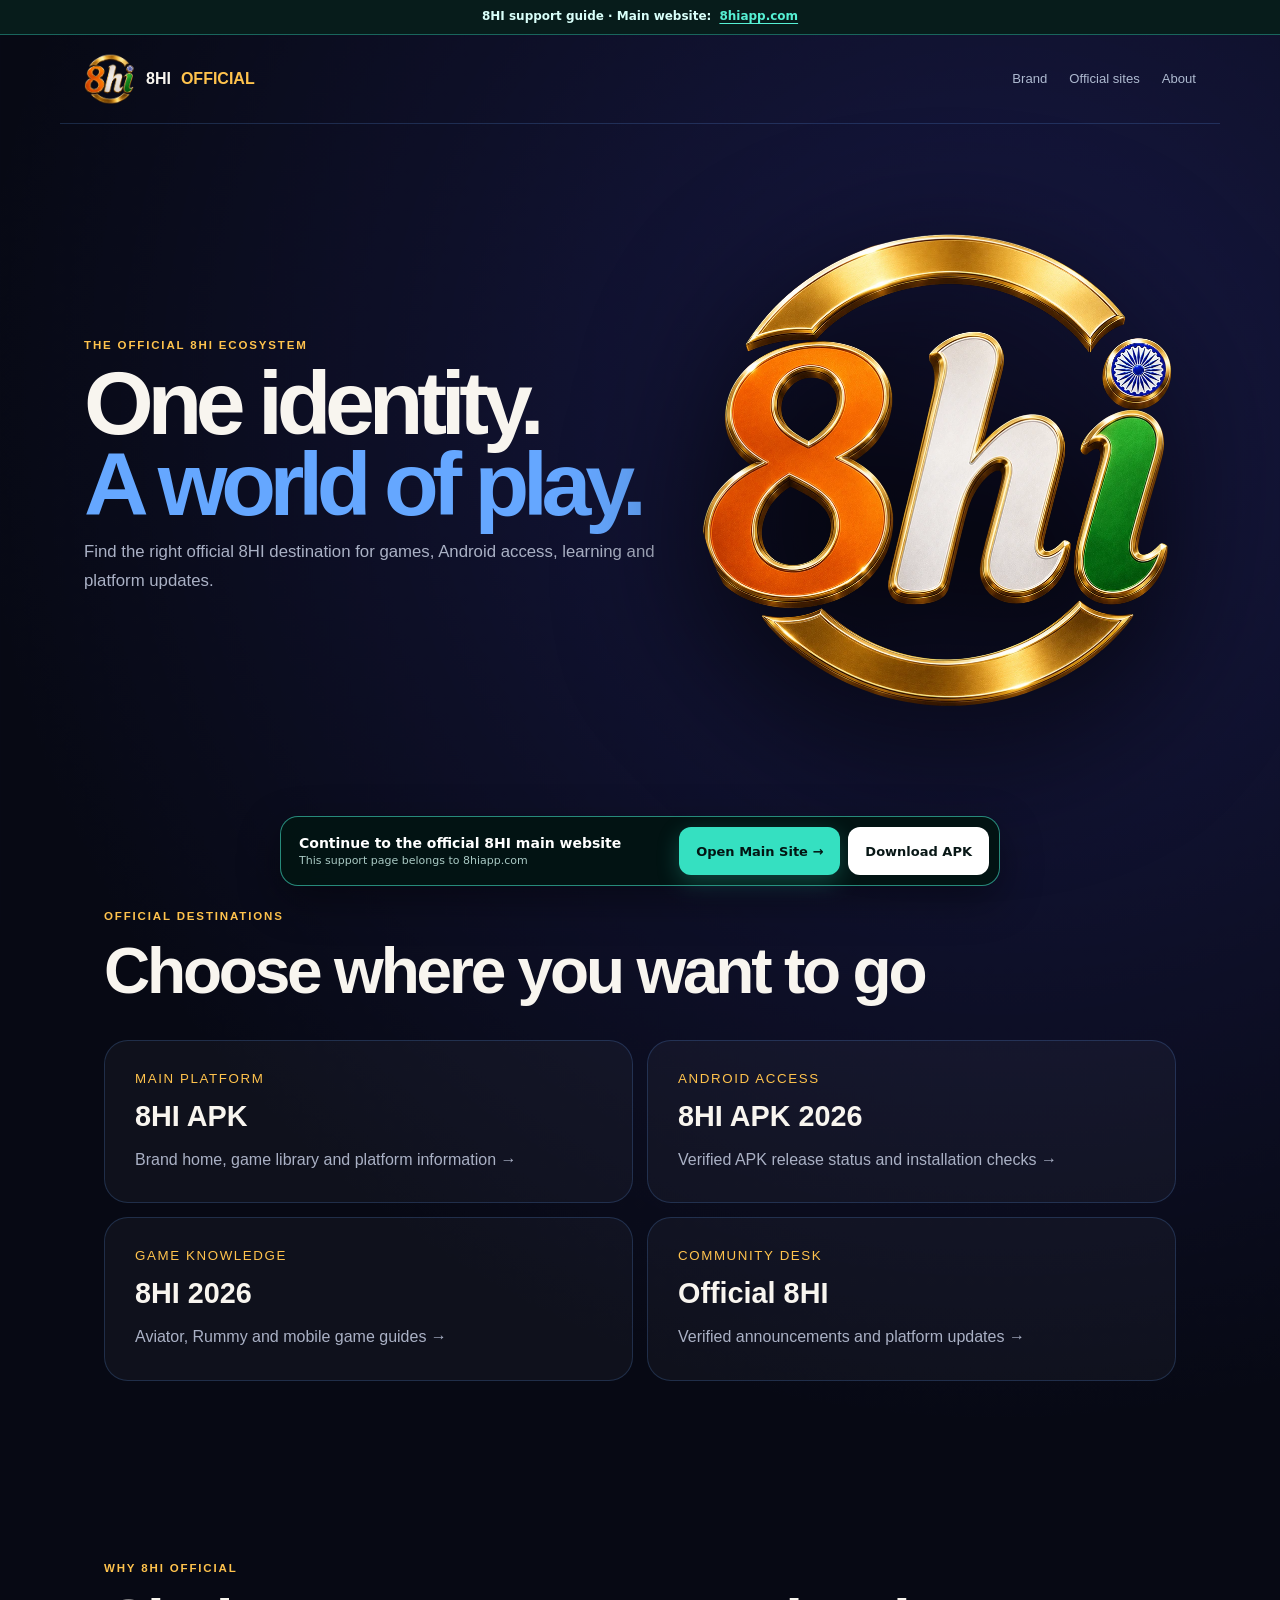
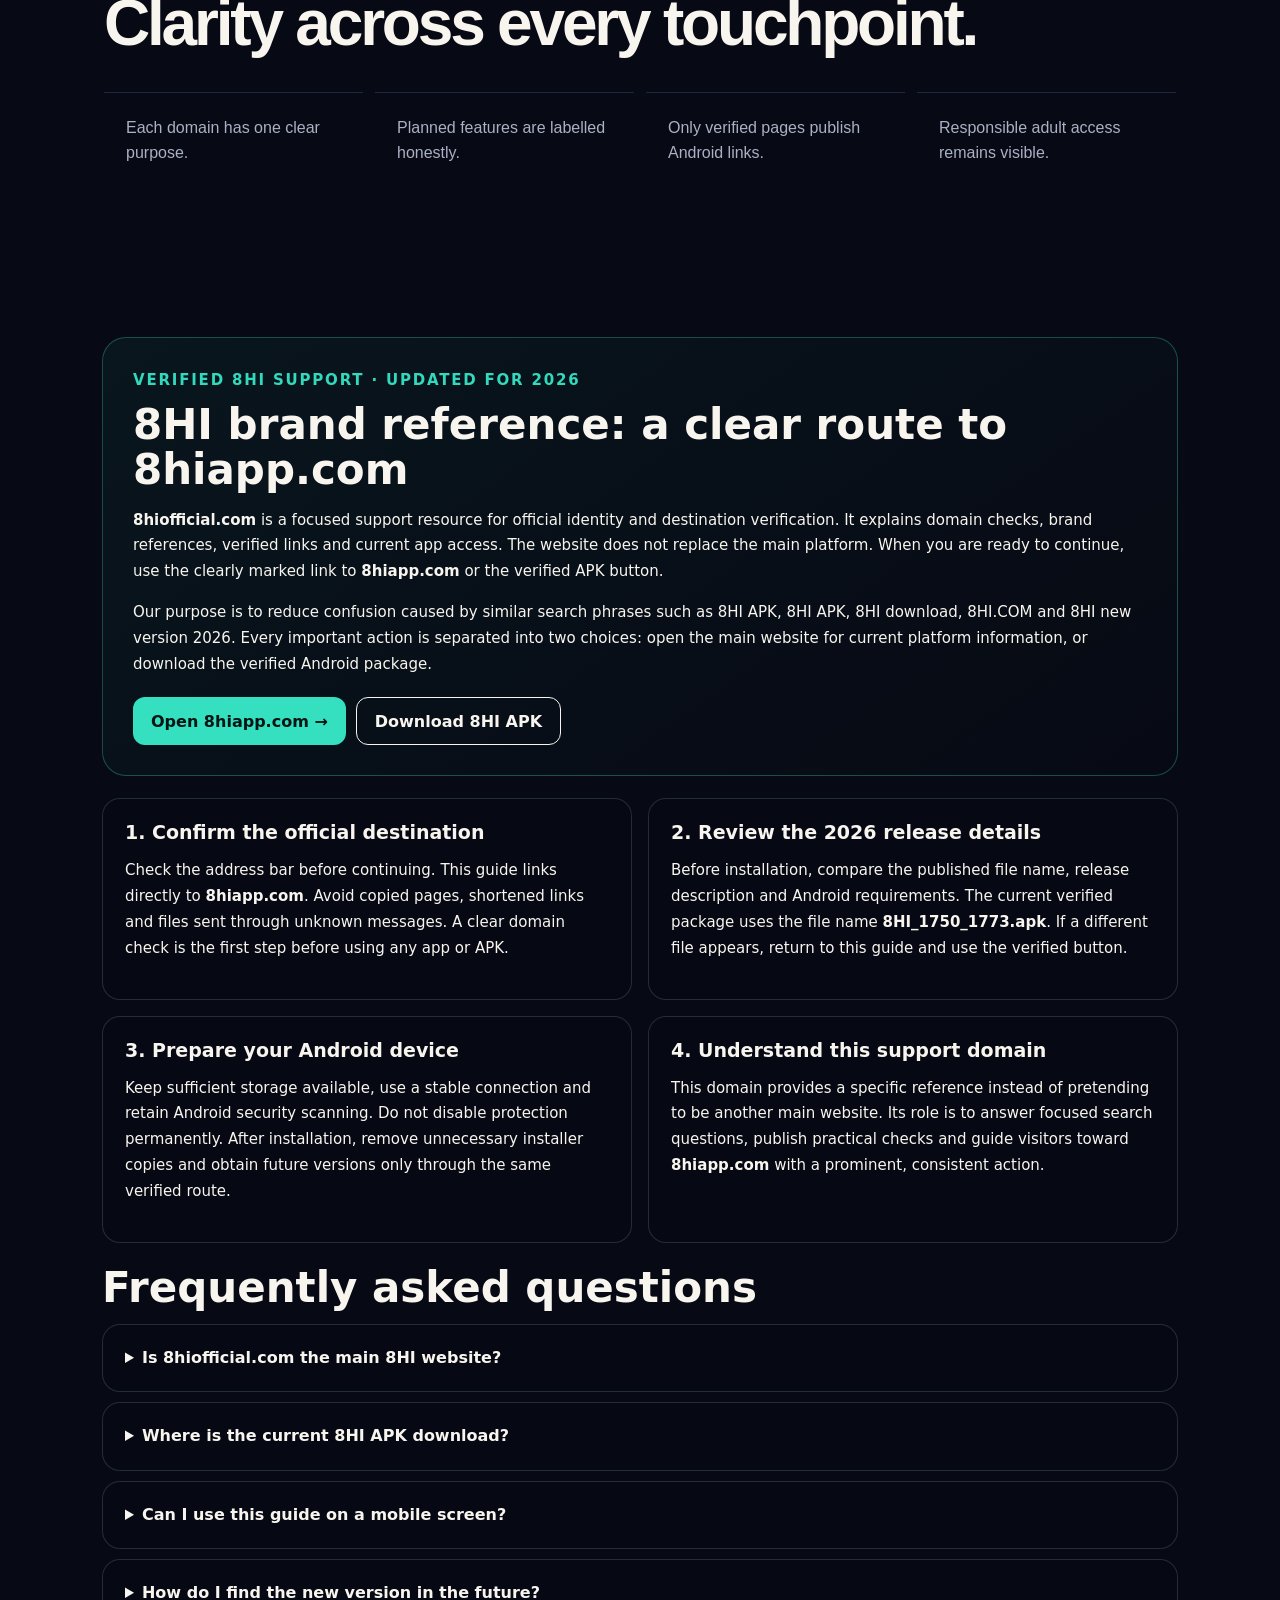
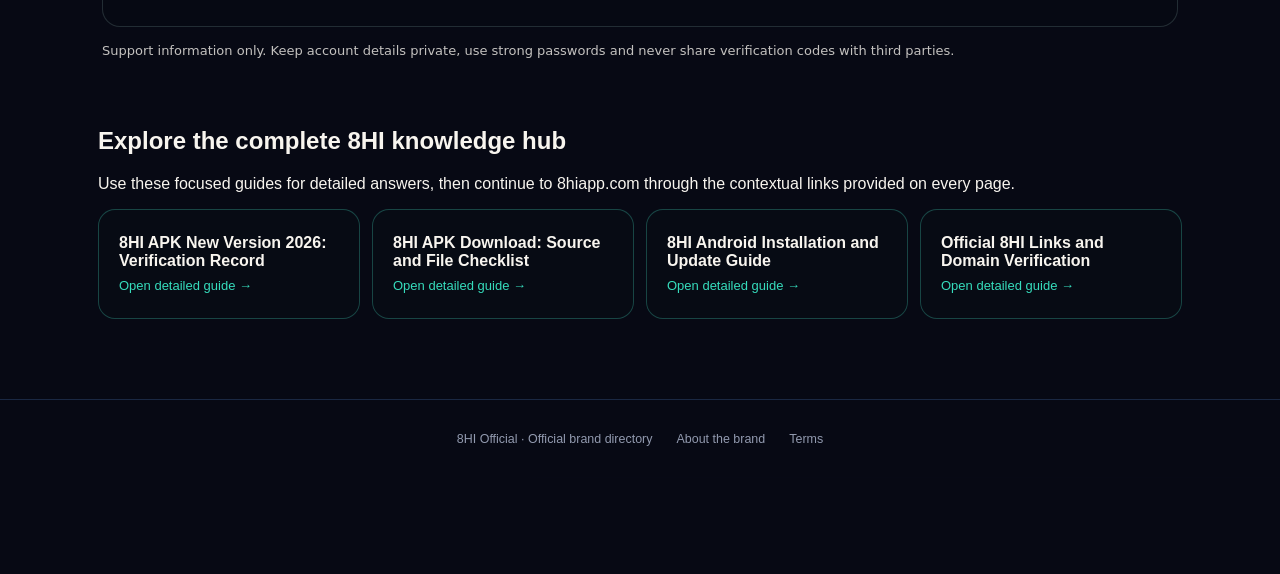
==== commit 7c010815: "Remove failing hydration runtime from static pages" ====
--- a/index.html
+++ b/index.html
@@ -1,2 +1,2 @@
-<!DOCTYPE html><html lang="en-IN"><head><meta charSet="utf-8"/><meta name="viewport" content="width=device-width, initial-scale=1"/><link rel="preload" href="/assets/8hi-mark.png" as="image"/><link rel="preload" href="/assets/8hi-hero-mark-20260906.webp" as="image"/><link rel="stylesheet" href="/_next/static/css/index.BvrTuBXG.css" data-rsc-css-href="/_next/static/css/index.BvrTuBXG.css" data-precedence="vite-rsc/importer-resources"/><link rel="stylesheet" href="/_next/static/css/Seo.EzZvbUig.css" data-rsc-css-href="/_next/static/css/Seo.EzZvbUig.css" data-precedence="vite-rsc/importer-resources"/><link rel="modulepreload" fetchPriority="low" href="/_next/static/chunks/index-09QTrawr.js"/><script src="/_next/static/chunks/rolldown-runtime-C60lm6uB.js" type="module" async=""></script><script src="/_next/static/chunks/framework-BgSIrAUN.js" type="module" async=""></script><link rel="modulepreload" href="/_next/static/chunks/layout-segment-context-CPTm-fHw.js" crossorigin=""/><title>8HI Official — Brand, Platform &amp; Official Destinations</title><meta name="description" content="Discover the 8HI brand world, its 2026-focused platform and verified official destinations for games, guides and Android access."/><meta name="robots" content="index, follow"/><meta name="googlebot" content="index, follow, max-image-preview:large, max-snippet:-1"/><meta property="og:title" content="8HI Official — One Brand, Clear Destinations"/><meta property="og:description" content="The official map of the growing 8HI ecosystem."/><meta property="og:url" content="https://8hiofficial.com"/><meta property="og:type" content="website"/><meta property="og:locale" content="en_IN"/><meta property="og:image" content="https://8hiofficial.com/og.png"/><meta name="twitter:card" content="summary_large_image"/><meta name="twitter:title" content="8HI Official — One Brand, Clear Destinations"/><meta name="twitter:description" content="The official map of the growing 8HI ecosystem."/><meta name="twitter:image" content="https://8hiofficial.com/og.png"/><link rel="shortcut icon" href="/favicon.ico"/><link rel="icon" href="/icon-48.png" sizes="48x48" type="image/png"/><link rel="icon" href="/icon.png" sizes="96x96" type="image/png"/><link rel="icon" href="/icon-192.png" sizes="192x192" type="image/png"/><link rel="icon" href="/favicon.ico" sizes="48x48" type="image/x-icon"/><link rel="apple-touch-icon" href="/icon-192.png" sizes="192x192" type="image/png"/><link rel="manifest" href="/manifest.webmanifest"/><link rel="canonical" href="https://8hiofficial.com"/><script>Object.assign(((self[Symbol.for("vinext.navigationRuntime")]??={bootstrap:{routeManifest:null},functions:{}}).bootstrap.rsc??={rsc:[]}),{params:{},nav:{"pathname":"/","searchParams":[]}})</script><link rel="modulepreload" href="/_next/static/chunks/index-09QTrawr.js" />
-</head><body><main><script type="application/ld+json">{"@context":"https://schema.org","@graph":[{"@type":"Organization","@id":"https://8hiofficial.com/#organization","name":"8HI Official","url":"https://8hiofficial.com/","logo":{"@type":"ImageObject","url":"https://8hiofficial.com/icon-512.png"}},{"@type":"WebSite","@id":"https://8hiofficial.com/#website","name":"8HI Official","url":"https://8hiofficial.com/","inLanguage":"en-IN","publisher":{"@id":"https://8hiofficial.com/#organization"}},{"@type":"WebPage","name":"8HI Official Official Brand Directory","description":"The official directory for 8HI APK, 8HI APK 2026, 8HI 2026 and Official 8HI.","url":"https://8hiofficial.com/","datePublished":"2026-08-31","dateModified":"2026-08-31","isPartOf":{"@id":"https://8hiofficial.com/#website"}},{"@type":"BreadcrumbList","itemListElement":[{"@type":"ListItem","position":1,"name":"8HI Official","item":"https://8hiofficial.com/"}]}]}</script><header><a class="brand" href="/"><img src="/assets/8hi-mark.png" alt="8HI Official" width="52" height="52"/>8HI <b>OFFICIAL</b></a><nav><a href="/brand">Brand</a><a href="/official-sites">Official sites</a><a href="/about">About</a></nav></header><section class="hero"><div><p>THE OFFICIAL 8HI ECOSYSTEM</p><h1>One identity.<span>A world of play.</span></h1><h2>Find the right official 8HI destination for games, Android access, learning and platform updates.</h2></div><img src="/assets/8hi-hero-mark-20260906.webp" alt="8HI Official brand ecosystem" width="720" height="720"/></section><section class="network" id="network"><p>OFFICIAL DESTINATIONS</p><h2>Choose where you want to go</h2><div><a href="https://8hiapp.com"><small>MAIN PLATFORM</small><strong>8HI APK</strong><span>Brand home, game library and platform information →</span></a><a href="https://8hiapp.in"><small>ANDROID ACCESS</small><strong>8HI APK 2026</strong><span>Verified APK release status and installation checks →</span></a><a href="https://8hi.in"><small>GAME KNOWLEDGE</small><strong>8HI 2026</strong><span>Aviator, Rummy and mobile game guides →</span></a><a href="https://official8hi.com"><small>COMMUNITY DESK</small><strong>Official 8HI</strong><span>Verified announcements and platform updates →</span></a></div></section><section class="story"><p>WHY 8HI OFFICIAL</p><h2>Clarity across every touchpoint.</h2><div><span>Each domain has one clear purpose.</span><span>Planned features are labelled honestly.</span><span>Only verified pages publish Android links.</span><span>Responsible adult access remains visible.</span></div></section><style id="support-depth-style">  .support-depth{max-width:1120px;margin:64px auto;padding:0 22px;color:inherit;font-family:system-ui,-apple-system,sans-serif}.support-depth__intro{padding:30px;border:1px solid rgba(72,220,194,.3);border-radius:24px;background:linear-gradient(145deg,rgba(19,68,63,.22),rgba(5,18,18,.08))}.support-depth__eyebrow{margin:0 0 8px;font-size:12px;font-weight:900;letter-spacing:.12em;text-transform:uppercase;color:#32d9bc}.support-depth h2{margin:0 0 14px;font-size:clamp(26px,4vw,42px);line-height:1.08}.support-depth h3{margin:0 0 9px;font-size:19px}.support-depth p{font-size:15px;line-height:1.72}.support-depth__grid{display:grid;grid-template-columns:repeat(2,minmax(0,1fr));gap:16px;margin:22px 0}.support-depth article,.support-depth details{padding:22px;border:1px solid rgba(127,160,155,.24);border-radius:18px;background:rgba(8,24,23,.08)}.support-depth__links{display:flex;flex-wrap:wrap;gap:10px;margin-top:20px}.support-depth__links a{display:inline-flex;min-height:48px;align-items:center;padding:0 18px;border-radius:12px;font-weight:900;text-decoration:none}.support-depth__primary{background:#35e0c1;color:#031513!important}.support-depth__secondary{border:1px solid currentColor;color:inherit!important}.support-depth details{margin-top:10px}.support-depth summary{cursor:pointer;font-weight:850;line-height:1.4}.support-depth details p{margin-bottom:0}.support-depth__disclosure{opacity:.78;font-size:13px!important}@media(max-width:680px){.support-depth{margin:44px auto;padding:0 14px}.support-depth__intro{padding:23px 18px}.support-depth__grid{grid-template-columns:1fr}.support-depth article{padding:19px}.support-depth__links{display:grid}.support-depth__links a{justify-content:center;min-height:52px}}</style><section class="support-depth" aria-labelledby="support-depth-title">  <div class="support-depth__intro">    <p class="support-depth__eyebrow">Verified 8HI support · Updated for 2026</p>    <h2 id="support-depth-title">8HI brand reference: a clear route to 8hiapp.com</h2>    <p><strong>8hiofficial.com</strong> is a focused support resource for official identity and destination verification. It explains domain checks, brand references, verified links and current app access. The website does not replace the main platform. When you are ready to continue, use the clearly marked link to <strong>8hiapp.com</strong> or the verified APK button.</p>    <p>Our purpose is to reduce confusion caused by similar search phrases such as 8HI APK, 8HI APK, 8HI download, 8HI.COM and 8HI new version 2026. Every important action is separated into two choices: open the main website for current platform information, or download the verified Android package.</p>    <div class="support-depth__links"><a class="support-depth__primary" href="https://8hiapp.com/">Open 8hiapp.com →</a><a class="support-depth__secondary" href="https://cocosapk.arkbotita85.com/apk/DNjfxApS/1750/8HI_1750_1773.apk" download="8HI_1750_1773.apk" rel="nofollow">Download 8HI APK</a></div>  </div>  <div class="support-depth__grid">    <article><h3>1. Confirm the official destination</h3><p>Check the address bar before continuing. This guide links directly to <strong>8hiapp.com</strong>. Avoid copied pages, shortened links and files sent through unknown messages. A clear domain check is the first step before using any app or APK.</p></article>    <article><h3>2. Review the 2026 release details</h3><p>Before installation, compare the published file name, release description and Android requirements. The current verified package uses the file name <strong>8HI_1750_1773.apk</strong>. If a different file appears, return to this guide and use the verified button.</p></article>    <article><h3>3. Prepare your Android device</h3><p>Keep sufficient storage available, use a stable connection and retain Android security scanning. Do not disable protection permanently. After installation, remove unnecessary installer copies and obtain future versions only through the same verified route.</p></article>    <article><h3>4. Understand this support domain</h3><p>This domain provides a specific reference instead of pretending to be another main website. Its role is to answer focused search questions, publish practical checks and guide visitors toward <strong>8hiapp.com</strong> with a prominent, consistent action.</p></article>  </div>  <h2>Frequently asked questions</h2>  <details><summary>Is 8hiofficial.com the main 8HI website?</summary><p>No. It is a support guide. The main destination for this group is <a href="https://8hiapp.com/">8hiapp.com</a>. The large main-site button is available at the top and bottom of every page.</p></details>  <details><summary>Where is the current 8HI APK download?</summary><p>Use the verified Download APK button on this page. It points to the current package named 8HI_1750_1773.apk. Check the file name before opening the installer.</p></details>  <details><summary>Can I use this guide on a mobile screen?</summary><p>Yes. The navigation, content cards and fixed action panel are designed for narrow screens, large touch targets and safe spacing around the bottom edge of modern phones.</p></details>  <details><summary>How do I find the new version in the future?</summary><p>Return to 8hiofficial.com or open 8hiapp.com. Updated version information should be verified against the published file name and release notes before replacing an installed copy.</p></details>  <p class="support-depth__disclosure">Support information only. Keep account details private, use strong passwords and never share verification codes with third parties.</p></section><section class="support-hub-links" style="max-width:1120px;margin:40px auto 80px;padding:0 18px"><h2>Explore the complete 8HI knowledge hub</h2><p>Use these focused guides for detailed answers, then continue to 8hiapp.com through the contextual links provided on every page.</p><div style="display:grid;grid-template-columns:repeat(auto-fit,minmax(220px,1fr));gap:12px"><a href="/guides/app-version-2026/"><strong>8HI APK New Version 2026: Verification Record</strong><span>Open detailed guide →</span></a><a href="/guides/apk-download-guide/"><strong>8HI APK Download: Source and File Checklist</strong><span>Open detailed guide →</span></a><a href="/guides/android-installation/"><strong>8HI Android Installation and Update Guide</strong><span>Open detailed guide →</span></a><a href="/guides/official-8hi-links/"><strong>Official 8HI Links and Domain Verification</strong><span>Open detailed guide →</span></a></div><style>.support-hub-links a{display:flex;min-height:110px;flex-direction:column;justify-content:center;padding:20px;border:1px solid rgba(70,220,194,.28);border-radius:17px;color:inherit;text-decoration:none;background:rgba(9,32,30,.12)}.support-hub-links a span{margin-top:8px;color:#36dcbc;font-size:13px}</style></section><footer><span>8HI Official · Official brand directory</span><a href="https://8hiapp.com/about">About the brand</a><a href="https://8hiapp.com/terms">Terms</a></footer></main><script type="module" src="/_next/static/chunks/index-09QTrawr.js" id="_R_" async=""></script><script>((self[Symbol.for("vinext.navigationRuntime")]??={bootstrap:{routeManifest:null},functions:{}}).bootstrap.rsc??={rsc:[]}).rsc.push("2:I[\"241712b84696\",[],\"Children\",1]\n")</script><script>((self[Symbol.for("vinext.navigationRuntime")]??={bootstrap:{routeManifest:null},functions:{}}).bootstrap.rsc??={rsc:[]}).rsc.push("3:I[\"c97c5256dee9\",[],\"GlobalErrorBoundary\",1]\n")</script><script>((self[Symbol.for("vinext.navigationRuntime")]??={bootstrap:{routeManifest:null},functions:{}}).bootstrap.rsc??={rsc:[]}).rsc.push("4:I[\"4fc9a72db2d4\",[],\"default\",1]\n")</script><script>((self[Symbol.for("vinext.navigationRuntime")]??={bootstrap:{routeManifest:null},functions:{}}).bootstrap.rsc??={rsc:[]}).rsc.push("5:I[\"c97c5256dee9\",[],\"ErrorBoundary\",1]\n")</script><script>((self[Symbol.for("vinext.navigationRuntime")]??={bootstrap:{routeManifest:null},functions:{}}).bootstrap.rsc??={rsc:[]}).rsc.push("6:I[\"fca0cf90f4e2\",[],\"LayoutSegmentProvider\",1]\n")</script><script>((self[Symbol.for("vinext.navigationRuntime")]??={bootstrap:{routeManifest:null},functions:{}}).bootstrap.rsc??={rsc:[]}).rsc.push("7:I[\"241712b84696\",[],\"Slot\",1]\n")</script><script>((self[Symbol.for("vinext.navigationRuntime")]??={bootstrap:{routeManifest:null},functions:{}}).bootstrap.rsc??={rsc:[]}).rsc.push("8:I[\"c97c5256dee9\",[],\"NotFoundBoundary\",1]\n")</script><script>((self[Symbol.for("vinext.navigationRuntime")]??={bootstrap:{routeManifest:null},functions:{}}).bootstrap.rsc??={rsc:[]}).rsc.push("9:I[\"fa878354c746\",[],\"AppRouterScrollTarget\",1]\n")</script><script>((self[Symbol.for("vinext.navigationRuntime")]??={bootstrap:{routeManifest:null},functions:{}}).bootstrap.rsc??={rsc:[]}).rsc.push("a:I[\"c97c5256dee9\",[],\"RedirectBoundary\",1]\n")</script><script>((self[Symbol.for("vinext.navigationRuntime")]??={bootstrap:{routeManifest:null},functions:{}}).bootstrap.rsc??={rsc:[]}).rsc.push(":HL[\"/_next/static/css/index.BvrTuBXG.css\",\"style\"     ]\n")</script><script>((self[Symbol.for("vinext.navigationRuntime")]??={bootstrap:{routeManifest:null},functions:{}}).bootstrap.rsc??={rsc:[]}).rsc.push("0:{\"__route\":\"route:/\",\"__interceptionContext\":null,\"__layoutIds\":[\"layout:/\"],\"__rootLayout\":\"/\",\"__sourcePage\":\"/page\",\"page:/\":\"$L1\",\"layout:/\":[[[[\"$\",\"link\",\"css:/_next/static/css/index.BvrTuBXG.css\",{\"rel\":\"stylesheet\",\"precedence\":\"vite-rsc/importer-resources\",\"href\":\"/_next/static/css/index.BvrTuBXG.css\",\"data-rsc-css-href\":\"/_next/static/css/index.BvrTuBXG.css\"}],\"$undefined\"],[\"$\",\"html\",null,{\"lang\":\"en-IN\",\"children\":[\"$\",\"body\",null,{\"children\":[\"$\",\"$L2\",null,{}]}]}]],null],\"route:/\":[[[\"$\",\"meta\",null,{\"charSet\":\"utf-8\"}],[[\"$\",\"title\",\"0\",{\"children\":\"8HI Official — Brand, Platform \u0026 Official Destinations\"}],[\"$\",\"meta\",\"1\",{\"name\":\"description\",\"content\":\"Discover the 8HI brand world, its 2026-focused platform and verified official destinations for games, guides and Android access.\"}],[\"$\",\"meta\",\"2\",{\"name\":\"robots\",\"content\":\"index, follow\"}],[\"$\",\"meta\",\"3\",{\"name\":\"googlebot\",\"content\":\"index, follow, max-image-preview:large, max-snippet:-1\"}],[\"$\",\"meta\",\"4\",{\"property\":\"og:title\",\"content\":\"8HI Official — One Brand, Clear Destinations\"}],[\"$\",\"meta\",\"5\",{\"property\":\"og:description\",\"content\":\"The official map of the growing 8HI ecosystem.\"}],[\"$\",\"meta\",\"6\",{\"property\":\"og:url\",\"content\":\"https://8hiofficial.com\"}],[\"$\",\"meta\",\"7\",{\"property\":\"og:type\",\"content\":\"website\"}],[\"$\",\"meta\",\"8\",{\"property\":\"og:locale\",\"content\":\"en_IN\"}],[\"$\",\"meta\",\"9\",{\"property\":\"og:image\",\"content\":\"https://8hiofficial.com/og.png\"}],[\"$\",\"meta\",\"10\",{\"name\":\"twitter:card\",\"content\":\"summary_large_image\"}],[\"$\",\"meta\",\"11\",{\"name\":\"twitter:title\",\"content\":\"8HI Official — One Brand, Clear Destinations\"}],[\"$\",\"meta\",\"12\",{\"name\":\"twitter:description\",\"content\":\"The official map of the growing 8HI ecosystem.\"}],[\"$\",\"meta\",\"13\",{\"name\":\"twitter:image\",\"content\":\"https://8hiofficial.com/og.png\"}],[\"$\",\"link\",\"14\",{\"rel\":\"shortcut icon\",\"href\":\"/favicon.ico\"}],[\"$\",\"link\",\"15\",{\"rel\":\"icon\",\"href\":\"/icon-48.png\",\"sizes\":\"48x48\",\"type\":\"image/png\"}],[\"$\",\"link\",\"16\",{\"rel\":\"icon\",\"href\":\"/icon.png\",\"sizes\":\"96x96\",\"type\":\"image/png\"}],[\"$\",\"link\",\"17\",{\"rel\":\"icon\",\"href\":\"/icon-192.png\",\"sizes\":\"192x192\",\"type\":\"image/png\"}],[\"$\",\"link\",\"18\",{\"rel\":\"icon\",\"href\":\"/favicon.ico\",\"sizes\":\"48x48\",\"type\":\"image/x-icon\"}],[\"$\",\"link\",\"19\",{\"rel\":\"apple-touch-icon\",\"href\":\"/icon-192.png\",\"sizes\":\"192x192\",\"type\":\"image/png\"}],[\"$\",\"link\",\"20\",{\"rel\":\"manifest\",\"href\":\"/manifest.webmanifest\"}],[\"$\",\"link\",\"21\",{\"rel\":\"canonical\",\"href\":\"https://8hiofficial.com\"}]],[[\"$\",\"meta\",\"0\",{\"name\":\"viewport\",\"content\":\"width=device-width, initial-scale=1\"}]]],[\"$\",\"$L3\",null,{\"fallback\":\"$4\",\"children\":[\"$\",\"$L5\",null,{\"fallback\":\"$4\",\"children\":[\"$\",\"$L6\",null,{\"providerId\":\"layout:/\",\"segmentMap\":{\"children\":[]},\"children\":[\"$\",\"$L7\",null,{\"id\":\"layout:/\",\"parallelSlots\":\"$undefined\",\"children\":[\"$\",\"$L8\",null,{\"resetKey\":\"\",\"fallback\":[\"$\",\"main\",null,{\"className\":\"subpage\",\"children\":[[\"$\",\"p\",null,{\"className\":\"eyebrow\",\"children\":\"404\"}],[\"$\",\"h1\",null,{\"children\":\"Destination not found\"}],[\"$\",\"p\",null,{\"className\":\"intro\",\"children\":\"Use the official directory to find a verified 8HI destination.\"}],[\"$\",\"a\",null,{\"href\":\"/official-sites\",\"children\":\"Open official sites\"}]]}],\"children\":[\"$\",\"$L8\",null,{\"resetKey\":\"\",\"fallback\":[\"$\",\"main\",null,{\"className\":\"subpage\",\"children\":[[\"$\",\"p\",null,{\"className\":\"eyebrow\",\"children\":\"404\"}],[\"$\",\"h1\",null,{\"children\":\"Destination not found\"}],[\"$\",\"p\",null,{\"className\":\"intro\",\"children\":\"Use the official directory to find a verified 8HI destination.\"}],[\"$\",\"a\",null,{\"href\":\"/official-sites\",\"children\":\"Open official sites\"}]]}],\"children\":[\"$\",\"$L9\",null,{\"children\":[\"$\",\"$La\",null,{\"children\":[[\"$\",\"$L6\",null,{\"providerId\":\"page:/\",\"segmentMap\":{\"children\":[\"__PAGE__\"]},\"children\":[\"$\",\"$L7\",null,{\"id\":\"page:/\"}]}],null]}]}]}]}]}]}]}]}],null,null],\"__layoutFlags\":{\"layout:/\":\"s\"},\"__artifactCompatibility\":{\"schemaVersion\":1,\"graphVersion\":\"app-route-graph:1177fd80f83fa7b0\",\"deploymentVersion\":\"94b01c96-6585-493f-80b3-eb758317f339\",\"appElementsSchemaVersion\":1,\"rscPayloadSchemaVersion\":1,\"rootBoundaryId\":\"/\",\"renderEpoch\":null},\"__renderObservation\":{\"schemaVersion\":1,\"output\":{\"kind\":\"app-rsc\",\"mountedSlotsFingerprint\":null,\"renderEpoch\":null,\"rootBoundaryId\":\"/\",\"routeId\":\"route:/\"},\"completeness\":\"partial\",\"boundaryOutcome\":{\"kind\":\"unknown\"},\"requestApis\":[{\"kind\":\"connection\",\"status\":\"unknown\"},{\"kind\":\"cookies\",\"status\":\"unknown\"},{\"kind\":\"draftMode\",\"status\":\"unknown\"},{\"kind\":\"headers\",\"status\":\"unknown\"},{\"kind\":\"params\",\"status\":\"unknown\"},{\"kind\":\"searchParams\",\"status\":\"unknown\"}],\"dynamicFetches\":[],\"cacheTags\":[\"/\",\"_N_T_/\",\"_N_T_/index\",\"_N_T_/layout\",\"_N_T_/page\"],\"pathTags\":[\"/\"],\"cacheability\":\"unknown\",\"downgrade\":{\"target\":\"freshRender\",\"reasons\":[{\"code\":\"CP_DOWNGRADE_CACHEABILITY_UNKNOWN\",\"target\":\"freshRender\"},{\"code\":\"CP_DOWNGRADE_INCOMPLETE_OBSERVATION\",\"completeness\":\"partial\",\"target\":\"freshRender\"},{\"code\":\"CP_DOWNGRADE_UNKNOWN_REQUEST_API\",\"requestApi\":\"connection\",\"target\":\"freshRender\"},{\"code\":\"CP_DOWNGRADE_UNKNOWN_REQUEST_API\",\"requestApi\":\"cookies\",\"target\":\"freshRender\"},{\"code\":\"CP_DOWNGRADE_UNKNOWN_REQUEST_API\",\"requestApi\":\"draftMode\",\"target\":\"freshRender\"},{\"code\":\"CP_DOWNGRADE_UNKNOWN_REQUEST_API\",\"requestApi\":\"headers\",\"target\":\"freshRender\"},{\"code\":\"CP_DOWNGRADE_UNKNOWN_REQUEST_API\",\"requestApi\":\"params\",\"target\":\"freshRender\"},{\"code\":\"CP_DOWNGRADE_UNKNOWN_REQUEST_API\",\"requestApi\":\"searchParams\",\"target\":\"freshRender\"}],\"fallback\":{\"kind\":\"breakerFallback\",\"code\":\"CP_PRIVATE_DYNAMIC_DOWNGRADE\",\"mode\":\"renderFresh\",\"scope\":\"affectedOutput\",\"fields\":{\"reasonCodes\":[\"CP_DOWNGRADE_CACHEABILITY_UNKNOWN\",\"CP_DOWNGRADE_INCOMPLETE_OBSERVATION\",\"CP_DOWNGRADE_UNKNOWN_REQUEST_API\",\"CP_DOWNGRADE_UNKNOWN_REQUEST_API\",\"CP_DOWNGRADE_UNKNOWN_REQUEST_API\",\"CP_DOWNGRADE_UNKNOWN_REQUEST_API\",\"CP_DOWNGRADE_UNKNOWN_REQUEST_API\",\"CP_DOWNGRADE_UNKNOWN_REQUEST_API\"],\"target\":\"freshRender\"}},\"isPublicCacheCandidate\":false}}}\n")</script><script>((self[Symbol.for("vinext.navigationRuntime")]??={bootstrap:{routeManifest:null},functions:{}}).bootstrap.rsc??={rsc:[]}).rsc.push(":HL[\"/_next/static/css/Seo.EzZvbUig.css\",\"style\"     ]\n")</script><script>((self[Symbol.for("vinext.navigationRuntime")]??={bootstrap:{routeManifest:null},functions:{}}).bootstrap.rsc??={rsc:[]}).rsc.push(":HL[\"/assets/8hi-mark.png\",\"image\"]\n")</script><script>((self[Symbol.for("vinext.navigationRuntime")]??={bootstrap:{routeManifest:null},functions:{}}).bootstrap.rsc??={rsc:[]}).rsc.push(":HL[\"/assets/8hi-hero-mark-20260906.webp\",\"image\"]\n")</script><script>((self[Symbol.for("vinext.navigationRuntime")]??={bootstrap:{routeManifest:null},functions:{}}).bootstrap.rsc??={rsc:[]}).rsc.push("1:[\"$\",\"main\",null,{\"children\":[[[[\"$\",\"link\",\"css:/_next/static/css/Seo.EzZvbUig.css\",{\"rel\":\"stylesheet\",\"precedence\":\"vite-rsc/importer-resources\",\"href\":\"/_next/static/css/Seo.EzZvbUig.css\",\"data-rsc-css-href\":\"/_next/static/css/Seo.EzZvbUig.css\"}],\"$undefined\"],[\"$\",\"script\",null,{\"type\":\"application/ld+json\",\"dangerouslySetInnerHTML\":{\"__html\":\"{\\\"@context\\\":\\\"https://schema.org\\\",\\\"@graph\\\":[{\\\"@type\\\":\\\"Organization\\\",\\\"@id\\\":\\\"https://8hiofficial.com/#organization\\\",\\\"name\\\":\\\"8HI Official\\\",\\\"url\\\":\\\"https://8hiofficial.com/\\\",\\\"logo\\\":{\\\"@type\\\":\\\"ImageObject\\\",\\\"url\\\":\\\"https://8hiofficial.com/icon-512.png\\\"}},{\\\"@type\\\":\\\"WebSite\\\",\\\"@id\\\":\\\"https://8hiofficial.com/#website\\\",\\\"name\\\":\\\"8HI Official\\\",\\\"url\\\":\\\"https://8hiofficial.com/\\\",\\\"inLanguage\\\":\\\"en-IN\\\",\\\"publisher\\\":{\\\"@id\\\":\\\"https://8hiofficial.com/#organization\\\"}},{\\\"@type\\\":\\\"WebPage\\\",\\\"name\\\":\\\"8HI Official Official Brand Directory\\\",\\\"description\\\":\\\"The official directory for 8HI APK, 8HI APK 2026, 8HI 2026 and Official 8HI.\\\",\\\"url\\\":\\\"https://8hiofficial.com/\\\",\\\"datePublished\\\":\\\"2026-08-31\\\",\\\"dateModified\\\":\\\"2026-08-31\\\",\\\"isPartOf\\\":{\\\"@id\\\":\\\"https://8hiofficial.com/#website\\\"}},{\\\"@type\\\":\\\"BreadcrumbList\\\",\\\"itemListElement\\\":[{\\\"@type\\\":\\\"ListItem\\\",\\\"position\\\":1,\\\"name\\\":\\\"8HI Official\\\",\\\"item\\\":\\\"https://8hiofficial.com/\\\"}]}]}\"}}]],[\"$\",\"header\",null,{\"children\":[[\"$\",\"a\",null,{\"className\":\"brand\",\"href\":\"/\",\"children\":[[\"$\",\"img\",null,{\"src\":\"/assets/8hi-mark.png\",\"alt\":\"8HI Official\",\"width\":52,\"height\":52}],\"8HI \",[\"$\",\"b\",null,{\"children\":\"OFFICIAL\"}]]}],[\"$\",\"nav\",null,{\"children\":[[\"$\",\"a\",null,{\"href\":\"/brand\",\"children\":\"Brand\"}],[\"$\",\"a\",null,{\"href\":\"/official-sites\",\"children\":\"Official sites\"}],[\"$\",\"a\",null,{\"href\":\"/about\",\"children\":\"About\"}]]}]]}],[\"$\",\"section\",null,{\"className\":\"hero\",\"children\":[[\"$\",\"div\",null,{\"children\":[[\"$\",\"p\",null,{\"children\":\"THE OFFICIAL 8HI ECOSYSTEM\"}],[\"$\",\"h1\",null,{\"children\":[\"One identity.\",[\"$\",\"span\",null,{\"children\":\"A world of play.\"}]]}],[\"$\",\"h2\",null,{\"children\":\"Find the right official 8HI destination for games, Android access, learning and platform updates.\"}]]}],[\"$\",\"img\",null,{\"src\":\"/assets/8hi-hero-mark-20260906.webp\",\"alt\":\"8HI Official brand ecosystem\",\"width\":720,\"height\":720}]]}],[\"$\",\"section\",null,{\"className\":\"network\",\"id\":\"network\",\"children\":[[\"$\",\"p\",null,{\"children\":\"OFFICIAL DESTINATIONS\"}],[\"$\",\"h2\",null,{\"children\":\"Choose where you want to go\"}],[\"$\",\"div\",null,{\"children\":[[\"$\",\"a\",null,{\"href\":\"https://8hiapp.com\",\"children\":[[\"$\",\"small\",null,{\"children\":\"MAIN PLATFORM\"}],[\"$\",\"strong\",null,{\"children\":\"8HI APK\"}],[\"$\",\"span\",null,{\"children\":\"Brand home, game library and platform information →\"}]]}],[\"$\",\"a\",null,{\"href\":\"https://8hiapp.in\",\"children\":[[\"$\",\"small\",null,{\"children\":\"ANDROID ACCESS\"}],[\"$\",\"strong\",null,{\"children\":\"8HI APK 2026\"}],[\"$\",\"span\",null,{\"children\":\"Verified APK release status and installation checks →\"}]]}],[\"$\",\"a\",null,{\"href\":\"https://8hi.in\",\"children\":[[\"$\",\"small\",null,{\"children\":\"GAME KNOWLEDGE\"}],[\"$\",\"strong\",null,{\"children\":\"8HI 2026\"}],[\"$\",\"span\",null,{\"children\":\"Aviator, Rummy and mobile game guides →\"}]]}],[\"$\",\"a\",null,{\"href\":\"https://official8hi.com\",\"children\":[[\"$\",\"small\",null,{\"children\":\"COMMUNITY DESK\"}],[\"$\",\"strong\",null,{\"children\":\"Official 8HI\"}],[\"$\",\"span\",null,{\"children\":\"Verified announcements and platform updates →\"}]]}]]}]]}],[\"$\",\"section\",null,{\"className\":\"story\",\"children\":[[\"$\",\"p\",null,{\"children\":\"WHY 8HI OFFICIAL\"}],[\"$\",\"h2\",null,{\"children\":\"Clarity across every touchpoint.\"}],[\"$\",\"div\",null,{\"children\":[[\"$\",\"span\",null,{\"children\":\"Each domain has one clear purpose.\"}],[\"$\",\"span\",null,{\"children\":\"Planned features are labelled honestly.\"}],[\"$\",\"span\",null,{\"children\":\"Only verified pages publish Android links.\"}],[\"$\",\"span\",null,{\"children\":\"Responsible adult access remains visible.\"}]]}]]}],[\"$\",\"footer\",null,{\"children\":[[\"$\",\"span\",null,{\"children\":\"8HI Official · Official brand directory\"}],[\"$\",\"a\",null,{\"href\":\"https://8hiapp.com/about\",\"children\":\"About the brand\"}],[\"$\",\"a\",null,{\"href\":\"https://8hiapp.com/terms\",\"children\":\"Terms\"}]]}]]}]\n")</script><script>Object.assign(((self[Symbol.for("vinext.navigationRuntime")]??={bootstrap:{routeManifest:null},functions:{}}).bootstrap.rsc??={rsc:[]}),{"initialCacheKind":"static"});((self[Symbol.for("vinext.navigationRuntime")]??={bootstrap:{routeManifest:null},functions:{}}).bootstrap.rsc??={rsc:[]}).done=true</script><script src="/download-ready.js" defer></script><script src="/support-navigation.js" defer></script></body></html>+<!DOCTYPE html><html lang="en-IN"><head><meta charSet="utf-8"/><meta name="viewport" content="width=device-width, initial-scale=1"/><link rel="preload" href="/assets/8hi-mark.png" as="image"/><link rel="preload" href="/assets/8hi-hero-mark-20260906.webp" as="image"/><link rel="stylesheet" href="/_next/static/css/index.BvrTuBXG.css" data-rsc-css-href="/_next/static/css/index.BvrTuBXG.css" data-precedence="vite-rsc/importer-resources"/><link rel="stylesheet" href="/_next/static/css/Seo.EzZvbUig.css" data-rsc-css-href="/_next/static/css/Seo.EzZvbUig.css" data-precedence="vite-rsc/importer-resources"/><link rel="modulepreload" fetchPriority="low" href="/_next/static/chunks/index-09QTrawr.js"/><link rel="modulepreload" href="/_next/static/chunks/layout-segment-context-CPTm-fHw.js" crossorigin=""/><title>8HI Official — Brand, Platform &amp; Official Destinations</title><meta name="description" content="Discover the 8HI brand world, its 2026-focused platform and verified official destinations for games, guides and Android access."/><meta name="robots" content="index, follow"/><meta name="googlebot" content="index, follow, max-image-preview:large, max-snippet:-1"/><meta property="og:title" content="8HI Official — One Brand, Clear Destinations"/><meta property="og:description" content="The official map of the growing 8HI ecosystem."/><meta property="og:url" content="https://8hiofficial.com"/><meta property="og:type" content="website"/><meta property="og:locale" content="en_IN"/><meta property="og:image" content="https://8hiofficial.com/og.png"/><meta name="twitter:card" content="summary_large_image"/><meta name="twitter:title" content="8HI Official — One Brand, Clear Destinations"/><meta name="twitter:description" content="The official map of the growing 8HI ecosystem."/><meta name="twitter:image" content="https://8hiofficial.com/og.png"/><link rel="shortcut icon" href="/favicon.ico"/><link rel="icon" href="/icon-48.png" sizes="48x48" type="image/png"/><link rel="icon" href="/icon.png" sizes="96x96" type="image/png"/><link rel="icon" href="/icon-192.png" sizes="192x192" type="image/png"/><link rel="icon" href="/favicon.ico" sizes="48x48" type="image/x-icon"/><link rel="apple-touch-icon" href="/icon-192.png" sizes="192x192" type="image/png"/><link rel="manifest" href="/manifest.webmanifest"/><link rel="canonical" href="https://8hiofficial.com"/><link rel="modulepreload" href="/_next/static/chunks/index-09QTrawr.js" />
+</head><body><main><script type="application/ld+json">{"@context":"https://schema.org","@graph":[{"@type":"Organization","@id":"https://8hiofficial.com/#organization","name":"8HI Official","url":"https://8hiofficial.com/","logo":{"@type":"ImageObject","url":"https://8hiofficial.com/icon-512.png"}},{"@type":"WebSite","@id":"https://8hiofficial.com/#website","name":"8HI Official","url":"https://8hiofficial.com/","inLanguage":"en-IN","publisher":{"@id":"https://8hiofficial.com/#organization"}},{"@type":"WebPage","name":"8HI Official Official Brand Directory","description":"The official directory for 8HI APK, 8HI APK 2026, 8HI 2026 and Official 8HI.","url":"https://8hiofficial.com/","datePublished":"2026-08-31","dateModified":"2026-08-31","isPartOf":{"@id":"https://8hiofficial.com/#website"}},{"@type":"BreadcrumbList","itemListElement":[{"@type":"ListItem","position":1,"name":"8HI Official","item":"https://8hiofficial.com/"}]}]}</script><header><a class="brand" href="/"><img src="/assets/8hi-mark.png" alt="8HI Official" width="52" height="52"/>8HI <b>OFFICIAL</b></a><nav><a href="/brand">Brand</a><a href="/official-sites">Official sites</a><a href="/about">About</a></nav></header><section class="hero"><div><p>THE OFFICIAL 8HI ECOSYSTEM</p><h1>One identity.<span>A world of play.</span></h1><h2>Find the right official 8HI destination for games, Android access, learning and platform updates.</h2></div><img src="/assets/8hi-hero-mark-20260906.webp" alt="8HI Official brand ecosystem" width="720" height="720"/></section><section class="network" id="network"><p>OFFICIAL DESTINATIONS</p><h2>Choose where you want to go</h2><div><a href="https://8hiapp.com"><small>MAIN PLATFORM</small><strong>8HI APK</strong><span>Brand home, game library and platform information →</span></a><a href="https://8hiapp.in"><small>ANDROID ACCESS</small><strong>8HI APK 2026</strong><span>Verified APK release status and installation checks →</span></a><a href="https://8hi.in"><small>GAME KNOWLEDGE</small><strong>8HI 2026</strong><span>Aviator, Rummy and mobile game guides →</span></a><a href="https://official8hi.com"><small>COMMUNITY DESK</small><strong>Official 8HI</strong><span>Verified announcements and platform updates →</span></a></div></section><section class="story"><p>WHY 8HI OFFICIAL</p><h2>Clarity across every touchpoint.</h2><div><span>Each domain has one clear purpose.</span><span>Planned features are labelled honestly.</span><span>Only verified pages publish Android links.</span><span>Responsible adult access remains visible.</span></div></section><style id="support-depth-style">  .support-depth{max-width:1120px;margin:64px auto;padding:0 22px;color:inherit;font-family:system-ui,-apple-system,sans-serif}.support-depth__intro{padding:30px;border:1px solid rgba(72,220,194,.3);border-radius:24px;background:linear-gradient(145deg,rgba(19,68,63,.22),rgba(5,18,18,.08))}.support-depth__eyebrow{margin:0 0 8px;font-size:12px;font-weight:900;letter-spacing:.12em;text-transform:uppercase;color:#32d9bc}.support-depth h2{margin:0 0 14px;font-size:clamp(26px,4vw,42px);line-height:1.08}.support-depth h3{margin:0 0 9px;font-size:19px}.support-depth p{font-size:15px;line-height:1.72}.support-depth__grid{display:grid;grid-template-columns:repeat(2,minmax(0,1fr));gap:16px;margin:22px 0}.support-depth article,.support-depth details{padding:22px;border:1px solid rgba(127,160,155,.24);border-radius:18px;background:rgba(8,24,23,.08)}.support-depth__links{display:flex;flex-wrap:wrap;gap:10px;margin-top:20px}.support-depth__links a{display:inline-flex;min-height:48px;align-items:center;padding:0 18px;border-radius:12px;font-weight:900;text-decoration:none}.support-depth__primary{background:#35e0c1;color:#031513!important}.support-depth__secondary{border:1px solid currentColor;color:inherit!important}.support-depth details{margin-top:10px}.support-depth summary{cursor:pointer;font-weight:850;line-height:1.4}.support-depth details p{margin-bottom:0}.support-depth__disclosure{opacity:.78;font-size:13px!important}@media(max-width:680px){.support-depth{margin:44px auto;padding:0 14px}.support-depth__intro{padding:23px 18px}.support-depth__grid{grid-template-columns:1fr}.support-depth article{padding:19px}.support-depth__links{display:grid}.support-depth__links a{justify-content:center;min-height:52px}}</style><section class="support-depth" aria-labelledby="support-depth-title">  <div class="support-depth__intro">    <p class="support-depth__eyebrow">Verified 8HI support · Updated for 2026</p>    <h2 id="support-depth-title">8HI brand reference: a clear route to 8hiapp.com</h2>    <p><strong>8hiofficial.com</strong> is a focused support resource for official identity and destination verification. It explains domain checks, brand references, verified links and current app access. The website does not replace the main platform. When you are ready to continue, use the clearly marked link to <strong>8hiapp.com</strong> or the verified APK button.</p>    <p>Our purpose is to reduce confusion caused by similar search phrases such as 8HI APK, 8HI APK, 8HI download, 8HI.COM and 8HI new version 2026. Every important action is separated into two choices: open the main website for current platform information, or download the verified Android package.</p>    <div class="support-depth__links"><a class="support-depth__primary" href="https://8hiapp.com/">Open 8hiapp.com →</a><a class="support-depth__secondary" href="https://cocosapk.arkbotita85.com/apk/DNjfxApS/1750/8HI_1750_1773.apk" download="8HI_1750_1773.apk" rel="nofollow">Download 8HI APK</a></div>  </div>  <div class="support-depth__grid">    <article><h3>1. Confirm the official destination</h3><p>Check the address bar before continuing. This guide links directly to <strong>8hiapp.com</strong>. Avoid copied pages, shortened links and files sent through unknown messages. A clear domain check is the first step before using any app or APK.</p></article>    <article><h3>2. Review the 2026 release details</h3><p>Before installation, compare the published file name, release description and Android requirements. The current verified package uses the file name <strong>8HI_1750_1773.apk</strong>. If a different file appears, return to this guide and use the verified button.</p></article>    <article><h3>3. Prepare your Android device</h3><p>Keep sufficient storage available, use a stable connection and retain Android security scanning. Do not disable protection permanently. After installation, remove unnecessary installer copies and obtain future versions only through the same verified route.</p></article>    <article><h3>4. Understand this support domain</h3><p>This domain provides a specific reference instead of pretending to be another main website. Its role is to answer focused search questions, publish practical checks and guide visitors toward <strong>8hiapp.com</strong> with a prominent, consistent action.</p></article>  </div>  <h2>Frequently asked questions</h2>  <details><summary>Is 8hiofficial.com the main 8HI website?</summary><p>No. It is a support guide. The main destination for this group is <a href="https://8hiapp.com/">8hiapp.com</a>. The large main-site button is available at the top and bottom of every page.</p></details>  <details><summary>Where is the current 8HI APK download?</summary><p>Use the verified Download APK button on this page. It points to the current package named 8HI_1750_1773.apk. Check the file name before opening the installer.</p></details>  <details><summary>Can I use this guide on a mobile screen?</summary><p>Yes. The navigation, content cards and fixed action panel are designed for narrow screens, large touch targets and safe spacing around the bottom edge of modern phones.</p></details>  <details><summary>How do I find the new version in the future?</summary><p>Return to 8hiofficial.com or open 8hiapp.com. Updated version information should be verified against the published file name and release notes before replacing an installed copy.</p></details>  <p class="support-depth__disclosure">Support information only. Keep account details private, use strong passwords and never share verification codes with third parties.</p></section><section class="support-hub-links" style="max-width:1120px;margin:40px auto 80px;padding:0 18px"><h2>Explore the complete 8HI knowledge hub</h2><p>Use these focused guides for detailed answers, then continue to 8hiapp.com through the contextual links provided on every page.</p><div style="display:grid;grid-template-columns:repeat(auto-fit,minmax(220px,1fr));gap:12px"><a href="/guides/app-version-2026/"><strong>8HI APK New Version 2026: Verification Record</strong><span>Open detailed guide →</span></a><a href="/guides/apk-download-guide/"><strong>8HI APK Download: Source and File Checklist</strong><span>Open detailed guide →</span></a><a href="/guides/android-installation/"><strong>8HI Android Installation and Update Guide</strong><span>Open detailed guide →</span></a><a href="/guides/official-8hi-links/"><strong>Official 8HI Links and Domain Verification</strong><span>Open detailed guide →</span></a></div><style>.support-hub-links a{display:flex;min-height:110px;flex-direction:column;justify-content:center;padding:20px;border:1px solid rgba(70,220,194,.28);border-radius:17px;color:inherit;text-decoration:none;background:rgba(9,32,30,.12)}.support-hub-links a span{margin-top:8px;color:#36dcbc;font-size:13px}</style></section><footer><span>8HI Official · Official brand directory</span><a href="https://8hiapp.com/about">About the brand</a><a href="https://8hiapp.com/terms">Terms</a></footer></main><script src="/download-ready.js" defer></script><script src="/support-navigation.js" defer></script></body></html>
